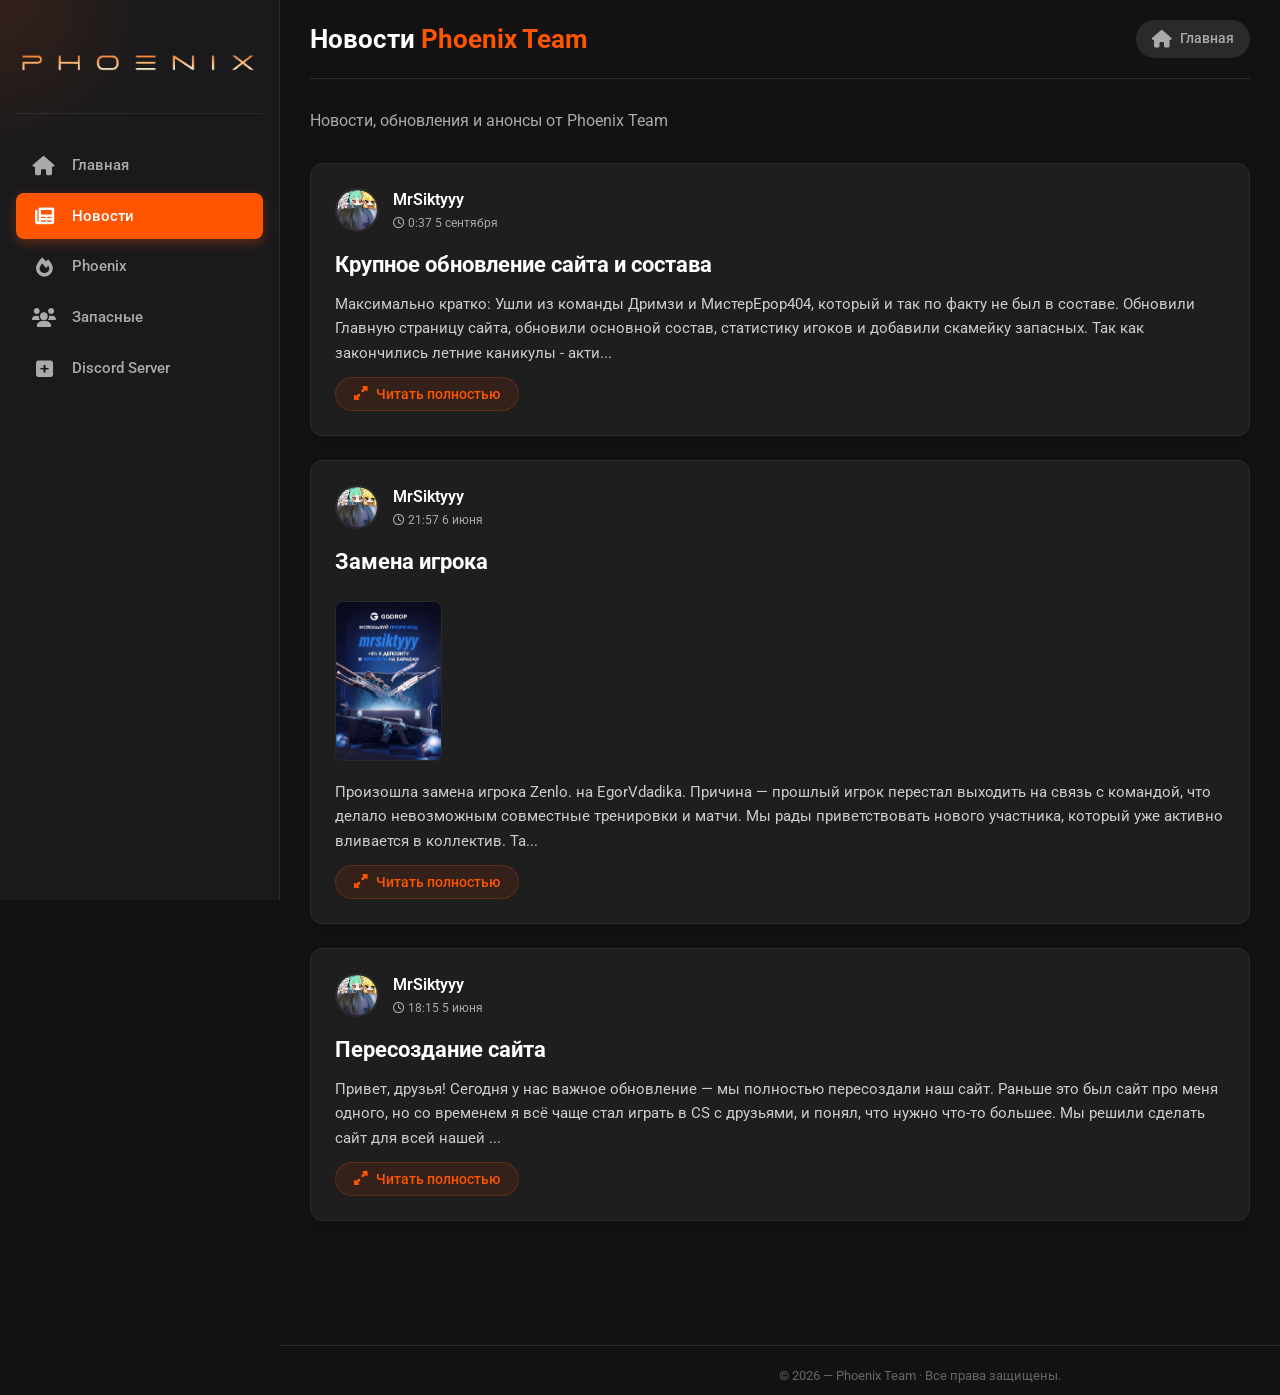
==== news.html @ c066fe5a "Update news.html" ====
<!DOCTYPE html>
<html lang="ru">
<head>
    <meta charset="UTF-8" />
    <meta name="viewport" content="width=device-width, initial-scale=1.0, user-scalable=yes" />
    <base href="/" />
    <title>Новости | Phoenix Team</title>
    <link rel="preconnect" href="https://fonts.googleapis.com" />
    <link rel="preconnect" href="https://fonts.gstatic.com" crossorigin />
    <link href="https://fonts.googleapis.com/css2?family=Inter:opsz,wght@14..32,300;400;500;600;700;800&family=Roboto:wght@300;400;500;700;900&display=swap" rel="stylesheet" />
    <link rel="stylesheet" href="https://cdnjs.cloudflare.com/ajax/libs/font-awesome/6.0.0-beta3/css/all.min.css" />
    <link rel="icon" type="image/png" href="/favicon2.png" />
    <style>
        * {
            margin: 0;
            padding: 0;
            box-sizing: border-box;
        }
        body {
            font-family: 'Roboto', sans-serif;
            background: #121212;
            color: #ffffff;
            line-height: 1.5;
            overflow-x: hidden;
            display: flex;
            flex-direction: column;
            min-height: 100vh;
        }
        body::-webkit-scrollbar {
            width: 0;
            background: transparent;
        }
        body {
            scrollbar-width: none;
        }

        .light-source {
            position: fixed;
            width: 600px;
            height: 600px;
            border-radius: 50%;
            pointer-events: none;
            z-index: 0;
            opacity: 0.08;
            filter: blur(80px);
            animation: floatLight 22s infinite alternate ease-in-out;
        }
        .light-source-1 {
            background: radial-gradient(circle, #FF5500, transparent);
            top: -10%;
            left: -10%;
        }
        .light-source-2 {
            background: radial-gradient(circle, #FF5500, transparent);
            bottom: -10%;
            right: -10%;
            animation-duration: 26s;
            animation-delay: -4s;
        }
        @keyframes floatLight {
            0% {
                transform: translate(0, 0) scale(1);
                opacity: 0.05;
            }
            100% {
                transform: translate(10%, 15%) scale(1.3);
                opacity: 0.12;
            }
        }

        .cursor-glow {
            position: fixed;
            width: 300px;
            height: 300px;
            background: radial-gradient(circle, rgba(255, 85, 0, 0.15), transparent 70%);
            border-radius: 50%;
            pointer-events: none;
            transform: translate(-50%, -50%);
            filter: blur(40px);
            z-index: 1000;
            transition: none;
        }

        .sidebar {
            position: fixed;
            top: 0;
            left: 0;
            width: 280px;
            height: 100vh;
            background: #1a1a1d;
            padding: 24px 16px;
            display: flex;
            flex-direction: column;
            gap: 20px;
            z-index: 100;
            border-right: 1px solid #2a2a2d;
            transition: transform 0.3s ease;
        }
        .sidebar .logo-link {
            display: block;
            width: 100%;
            margin-bottom: 8px;
            border-bottom: 1px solid #2a2a2d;
            padding-bottom: 12px;
        }
        .sidebar .logo-link img {
            width: 100%;
            height: auto;
            max-height: 100px;
            object-fit: contain;
            display: block;
        }
        .sidebar nav ul {
            list-style: none;
            display: flex;
            flex-direction: column;
            gap: 4px;
        }
        .sidebar nav ul li a {
            display: flex;
            align-items: center;
            gap: 16px;
            padding: 12px 16px;
            border-radius: 8px;
            color: #aaaaaa;
            text-decoration: none;
            font-weight: 500;
            font-size: 0.95rem;
            transition: all 0.2s;
        }
        .sidebar nav ul li a i {
            width: 24px;
            text-align: center;
            font-size: 1.2rem;
        }
        .sidebar nav ul li a:hover {
            background: rgba(255, 255, 255, 0.05);
            color: #ffffff;
        }
        .sidebar nav ul li a.active {
            background: #FF5500;
            color: #ffffff;
            box-shadow: 0 4px 12px rgba(255, 85, 0, 0.3);
        }

        .main-wrapper {
            flex: 1;
            display: flex;
            flex-direction: column;
        }
        .main {
            margin-left: 280px;
            flex: 1;
            padding: 0 30px 20px;
            background: #121212;
            position: relative;
            z-index: 1;
        }

        .top-bar {
            display: flex;
            align-items: center;
            justify-content: space-between;
            padding: 20px 0;
            border-bottom: 1px solid #2a2a2d;
            margin-bottom: 30px;
            flex-wrap: wrap;
            gap: 16px;
        }
        .top-bar .hamburger {
            display: none;
            font-size: 1.6rem;
            color: #aaaaaa;
            cursor: pointer;
            background: none;
            border: none;
            padding: 4px;
        }
        .top-bar .hamburger:hover {
            color: #ffffff;
        }
        .top-bar .page-title {
            font-size: 1.6rem;
            font-weight: 700;
            color: #ffffff;
        }
        .top-bar .page-title span {
            color: #FF5500;
        }
        .top-bar .right-actions {
            display: flex;
            align-items: center;
            gap: 16px;
        }
        .top-bar .right-actions a {
            display: flex;
            align-items: center;
            gap: 8px;
            padding: 8px 16px;
            border-radius: 40px;
            background: #2a2a2d;
            color: #aaaaaa;
            text-decoration: none;
            font-weight: 500;
            font-size: 0.9rem;
            transition: 0.2s;
        }
        .top-bar .right-actions a:hover {
            background: #FF5500;
            color: #ffffff;
        }
        .top-bar .right-actions a i {
            font-size: 1.1rem;
        }

        .sub {
            color: #aaaaaa;
            margin-bottom: 30px;
            font-size: 1rem;
        }

        #postsContainer {
            overflow-y: auto;
            max-height: none;
        }
        #postsContainer::-webkit-scrollbar {
            width: 0;
            background: transparent;
        }

        .post {
            background: #1e1e1e;
            border-radius: 12px;
            padding: 24px;
            margin-bottom: 24px;
            border: 1px solid #2a2a2d;
            box-shadow: 0 4px 12px rgba(0, 0, 0, 0.2);
            transition: 0.3s;
        }
        .post:hover {
            border-color: #FF5500;
            box-shadow: 0 8px 24px rgba(255, 85, 0, 0.1);
        }

        .post-header {
            display: flex;
            align-items: center;
            gap: 14px;
            margin-bottom: 16px;
        }
        .post-avatar {
            width: 44px;
            height: 44px;
            border-radius: 50%;
            overflow: hidden;
            border: 2px solid #2a2a2d;
        }
        .post-avatar img {
            width: 100%;
            height: 100%;
            object-fit: cover;
        }
        .post-author {
            font-weight: 600;
            font-size: 1rem;
        }
        .post-date {
            font-size: 0.75rem;
            color: #aaaaaa;
            margin-top: 2px;
        }

        .post-title {
            font-size: 1.4rem;
            font-weight: 700;
            color: #ffffff;
            margin: 12px 0 10px;
            cursor: pointer;
            transition: 0.2s;
        }
        .post-title:hover {
            color: #FF5500;
        }

        .post-preview {
            color: #cccccc;
            font-size: 0.95rem;
            line-height: 1.6;
            margin-bottom: 12px;
        }
        .preview-media {
            max-width: 100%;
            max-height: 180px;
            border-radius: 8px;
            margin: 12px 0;
            object-fit: cover;
            border: 1px solid #2a2a2d;
        }

        .read-more {
            display: inline-flex;
            align-items: center;
            gap: 8px;
            padding: 6px 18px;
            border-radius: 40px;
            font-size: 0.85rem;
            color: #FF5500;
            background: rgba(255, 85, 0, 0.1);
            border: 1px solid rgba(255, 85, 0, 0.2);
            cursor: pointer;
            transition: 0.3s;
            font-weight: 500;
        }
        .read-more:hover {
            background: rgba(255, 85, 0, 0.2);
            color: #ffffff;
        }

        .pagination {
            display: flex;
            justify-content: center;
            gap: 16px;
            margin: 30px 0;
        }
        .page-btn {
            padding: 8px 24px;
            border-radius: 40px;
            background: #2a2a2d;
            color: #aaaaaa;
            border: none;
            font-weight: 500;
            cursor: pointer;
            transition: 0.2s;
        }
        .page-btn:hover:not(:disabled) {
            background: #3a3a3d;
            color: #ffffff;
        }
        .page-btn:disabled {
            opacity: 0.3;
            cursor: not-allowed;
        }
        .page-info {
            text-align: center;
            color: #888888;
            font-size: 0.85rem;
            margin-top: 10px;
        }

        .modal-overlay {
            display: none;
            position: fixed;
            top: 0;
            left: 0;
            width: 100%;
            height: 100%;
            background: rgba(0, 0, 0, 0.7);
            backdrop-filter: blur(8px);
            z-index: 2000;
            justify-content: center;
            align-items: center;
            padding: 20px;
        }
        .modal-overlay.active {
            display: flex;
        }
        .modal-box {
            background: #1e1e1e;
            border-radius: 16px;
            border: 1px solid #2a2a2d;
            max-width: 640px;
            width: 100%;
            padding: 32px 28px;
            position: relative;
            animation: modalFade 0.3s ease;
            max-height: 90vh;
            overflow-y: auto;
            box-shadow: 0 20px 60px rgba(0, 0, 0, 0.5);
        }
        @keyframes modalFade {
            from {
                opacity: 0;
                transform: scale(0.95) translateY(20px);
            }
            to {
                opacity: 1;
                transform: scale(1) translateY(0);
            }
        }
        .modal-close {
            position: absolute;
            top: 16px;
            right: 22px;
            font-size: 28px;
            color: #aaaaaa;
            cursor: pointer;
            transition: opacity 0.2s ease;
            line-height: 1;
        }
        .modal-close:hover {
            opacity: 0.7;
        }
        .modal-title {
            font-size: 1.6rem;
            font-weight: 700;
            color: #ffffff;
            margin-bottom: 16px;
            padding-right: 30px;
        }
        .modal-media {
            display: flex;
            flex-wrap: wrap;
            gap: 12px;
            margin: 16px 0;
        }
        .modal-media img,
        .modal-media video {
            max-width: 100%;
            border-radius: 8px;
            border: 1px solid #2a2a2d;
        }
        .modal-text {
            font-size: 0.95rem;
            color: #cccccc;
            line-height: 1.7;
            white-space: pre-wrap;
        }

        footer {
            text-align: center;
            padding: 20px 0 10px;
            border-top: 1px solid #2a2a2d;
            margin-top: 20px;
            color: #666666;
            font-size: 0.8rem;
            width: 100%;
            margin-left: 280px;
            background: #121212;
        }

        @media (max-width: 992px) {
            .sidebar {
                transform: translateX(-100%);
            }
            .sidebar.open {
                transform: translateX(0);
            }
            .main {
                margin-left: 0;
                padding: 0 20px 20px;
            }
            footer {
                margin-left: 0;
            }
            .top-bar .hamburger {
                display: block;
            }
        }
        @media (max-width: 600px) {
            .post {
                padding: 16px;
            }
            .post-title {
                font-size: 1.2rem;
            }
            .modal-box {
                padding: 20px;
            }
            .top-bar .right-actions a span {
                display: none;
            }
        }

        .fade-up {
            opacity: 0;
            transform: translateY(20px);
            animation: fadeUp 0.6s ease forwards;
        }
        @keyframes fadeUp {
            to {
                opacity: 1;
                transform: translateY(0);
            }
        }
        .delay-1 {
            animation-delay: 0.05s;
        }
        .delay-2 {
            animation-delay: 0.1s;
        }
    </style>
</head>
<body>
    <div class="light-source light-source-1"></div>
    <div class="light-source light-source-2"></div>
    <div class="cursor-glow" id="cursorGlow"></div>

    <aside class="sidebar" id="sidebar">
        <a href="/" class="logo-link">
            <img src="logo.png" alt="Phoenix Team Logo">
        </a>
        <nav>
            <ul>
                <li><a href="/"><i class="fas fa-home"></i> Главная</a></li>
                <li><a href="/news" class="active"><i class="fas fa-newspaper"></i> Новости</a></li>
                <li><a href="/phoenix"><i class="fas fa-fire"></i> Phoenix</a></li>
                <li><a href="/phxzapas"><i class="fas fa-users"></i> Запасные</a></li>
                <li><a href="/unskillteam"><i class="fas fa-square-plus"></i> Discord Server</a></li>
            </ul>
        </nav>
    </aside>

    <div class="main-wrapper">
        <main class="main">
            <header class="top-bar">
                <button class="hamburger" id="hamburgerBtn" aria-label="Меню">
                    <i class="fas fa-bars"></i>
                </button>
                <div class="page-title">Новости <span>Phoenix Team</span></div>
                <div class="right-actions">
                    <a href="/"><i class="fas fa-home"></i> <span>Главная</span></a>
                </div>
            </header>

            <div class="sub fade-up">Новости, обновления и анонсы от Phoenix Team</div>

            <div id="postsContainer" class="fade-up delay-1"></div>
            <div id="paginationContainer" class="pagination"></div>
            <div id="pageInfo" class="page-info"></div>
        </main>

        <footer>
            <p>© 2026 — Phoenix Team · Все права защищены.</p>
        </footer>
    </div>

    <div class="modal-overlay" id="modalOverlay">
        <div class="modal-box">
            <span class="modal-close" id="modalClose">&times;</span>
            <div class="modal-title" id="modalTitle"></div>
            <div id="modalMedia" class="modal-media"></div>
            <div id="modalText" class="modal-text"></div>
        </div>
    </div>

    <script>
        const AUTHOR_AVATAR = "/ava3.jpg";
        const POSTS_PER_PAGE = 5;
        const modal = document.getElementById('modalOverlay');

        // ── Два поста (первый – старый, второй – новый) ──
        const postsData = [{
            "title": "Крупное обновление сайта и состава",
            "text": "Максимально кратко: Ушли из команды Дримзи и МистерЕрор404, который и так по факту не был в составе. Обновили Главную страницу сайта, обновили основной состав, статистику игоков и добавили скамейку запасных. Так как закончились летние каникулы - активности в CS2 будет явно меньше. На этом все. Об обновлениях и мелких новостях можно узнать в дискорд сервре.",
            "date": "0:37 5 сентября",
            "media": []
        }, {
            "title": "Замена игрока",
            "text": "Произошла замена игрока Zenlo. на EgorVdadika. Причина — прошлый игрок перестал выходить на связь с командой, что делало невозможным совместные тренировки и матчи. Мы рады приветствовать нового участника, который уже активно вливается в коллектив. Также сообщаем, что MrSiktyyy начинает сотрудничество с GGDROP. Специально для наших подписчиков доступен промокод mrsiktyyy, который даёт бонусы при пополнении счёта. Следите за новостями!",
            "date": "21:57 6 июня",
            "media": ["posts/p2.png"]
        }, {
            "title": "Пересоздание сайта",
            "text": "Привет, друзья! Сегодня у нас важное обновление — мы полностью пересоздали наш сайт. Раньше это был сайт про меня одного, но со временем я всё чаще стал играть в CS с друзьями, и понял, что нужно что-то большее. Мы решили сделать сайт для всей нашей команды, чтобы делиться нашими успехами, новостями и просто атмосферой, которая царит во время игр.\n\nНазвание команды пришло не сразу, но в итоге мы остановились на Phoenix Team — оно символизирует возрождение, силу и единство. Мы долго думали над логотипом, пробовали разные варианты, и наконец-то нашли тот самый, который отражает нашу суть. Логотип получился стильным, современным и узнаваемым — он сразу даёт понять, что мы команда, которая не сдаётся даже в самых сложных ситуациях.\n\nСейчас мы активно работаем над наполнением сайта: добавляем профили игроков, статистику, новости и многое другое. Хочется, чтобы каждый, кто зайдёт на сайт, почувствовал нашу энергию и желание побеждать. Мы хотим, чтобы сайт был не просто витриной, а настоящим домом для нашей команды и наших болельщиков.\n\nДумаю, вам понравится нынешний дизайн — он минималистичный, но в то же время яркий и запоминающийся. Мы старались сделать его удобным для всех: чтобы можно было быстро найти нужную информацию, посмотреть статистику или просто почитать последние новости.\n\nСпасибо, что остаётесь с нами! Впереди ещё много работы, но мы уверены, что вместе сможем сделать наш сайт ещё лучше. Следите за обновлениями — скоро будет много интересного!",
            "date": "18:15 5 июня",
            "media": []
        }];

        // ── Логика пагинации ──
        function getPageFromURL() {
            const match = window.location.pathname.match(/^\/news\/(\d+)$/);
            if (match) {
                const page = parseInt(match[1], 10);
                return isNaN(page) ? 1 : page;
            }
            return 1;
        }

        let currentPage = getPageFromURL();
        const totalPosts = postsData.length;
        const totalPages = Math.ceil(totalPosts / POSTS_PER_PAGE);
        if (currentPage > totalPages) currentPage = totalPages;
        if (currentPage < 1) currentPage = 1;

        function goToPage(page) {
            if (page < 1 || page > totalPages) return;
            currentPage = page;
            const newUrl = page === 1 ? '/news' : `/news/${page}`;
            history.pushState(null, '', newUrl);
            renderCurrentPage();
            window.scrollTo({ top: 0, behavior: 'smooth' });
        }

        window.addEventListener('popstate', () => {
            currentPage = getPageFromURL();
            if (currentPage < 1) currentPage = 1;
            if (currentPage > totalPages) currentPage = totalPages;
            renderCurrentPage();
        });

        function getFileType(url) {
            const ext = url.split('.').pop().toLowerCase();
            if (['png', 'jpg', 'jpeg', 'gif', 'webp'].includes(ext)) return 'image';
            if (['mp4', 'webm', 'mov'].includes(ext)) return 'video';
            return 'file';
        }

        function renderPostCard(post, index) {
            const preview = post.text.length > 250 ? post.text.substring(0, 250) + '...' : post.text;
            let mediaPreview = '';
            if (post.media && post.media.length > 0) {
                const firstMedia = post.media[0];
                const type = getFileType(firstMedia);
                if (type === 'image') {
                    mediaPreview =
                        `<img src="${firstMedia}" class="preview-media" style="max-width:100%; max-height:160px; border-radius:8px; margin:12px 0;" onerror="this.style.display='none'">`;
                }
            }
            return `
                <div class="post" data-post-index="${index}">
                    <div class="post-header">
                        <div class="post-avatar">
                            <img src="${AUTHOR_AVATAR}" alt="Аватар" onerror="this.src='https://placehold.co/44x44/FF5500/white?text=PHX'">
                        </div>
                        <div>
                            <div class="post-author">MrSiktyyy</div>
                            <div class="post-date"><i class="far fa-clock"></i> ${post.date}</div>
                        </div>
                    </div>
                    <div class="post-title" onclick="openPostModal(${index})">${post.title}</div>
                    ${mediaPreview}
                    <div class="post-preview">${preview.replace(/\n/g, ' ')}</div>
                    <div class="read-more" onclick="openPostModal(${index})">
                        <i class="fas fa-expand-alt"></i> Читать полностью
                    </div>
                </div>
            `;
        }

        function renderCurrentPage() {
            const container = document.getElementById('postsContainer');
            if (!container) return;
            if (totalPosts === 0) {
                container.innerHTML = '<div class="post"><p style="text-align:center; color:#888;">Пока нет постов. Скоро появятся!</p></div>';
                document.getElementById('paginationContainer').innerHTML = '';
                document.getElementById('pageInfo').innerHTML = '';
                return;
            }
            const start = (currentPage - 1) * POSTS_PER_PAGE;
            const end = start + POSTS_PER_PAGE;
            const pagePosts = postsData.slice(start, end);
            container.innerHTML = '';
            pagePosts.forEach((post, idx) => {
                container.innerHTML += renderPostCard(post, start + idx);
            });
            renderPagination();
        }

        function renderPagination() {
            const pagContainer = document.getElementById('paginationContainer');
            const infoContainer = document.getElementById('pageInfo');
            if (totalPages <= 1) {
                pagContainer.innerHTML = '';
                infoContainer.innerHTML = '';
                return;
            }
            let buttonsHtml = '';
            if (currentPage > 1) {
                buttonsHtml += `<button class="page-btn" onclick="goToPage(${currentPage - 1})">◀ Назад</button>`;
            } else {
                buttonsHtml += `<button class="page-btn" disabled>◀ Назад</button>`;
            }
            buttonsHtml += `<span style="color:#888; padding:0 12px;">${currentPage} / ${totalPages}</span>`;
            if (currentPage < totalPages) {
                buttonsHtml += `<button class="page-btn" onclick="goToPage(${currentPage + 1})">Дальше ▶</button>`;
            } else {
                buttonsHtml += `<button class="page-btn" disabled>Дальше ▶</button>`;
            }
            pagContainer.innerHTML = buttonsHtml;
            infoContainer.innerHTML = `📄 Всего постов: ${totalPosts} | Страница ${currentPage} из ${totalPages}`;
        }

        // ── Модалка ──
        function openPostModal(index) {
            const post = postsData[index];
            if (!post) return;
            document.getElementById('modalTitle').innerHTML = post.title;
            let mediaHtml = '';
            if (post.media && post.media.length > 0) {
                for (let url of post.media) {
                    const type = getFileType(url);
                    if (type === 'image') {
                        mediaHtml +=
                            `<img src="${url}" alt="изображение" style="max-width:100%; border-radius:8px; margin-bottom:10px;" onerror="this.style.display='none'">`;
                    } else if (type === 'video') {
                        mediaHtml += `<video controls src="${url}" style="max-width:100%; border-radius:8px;"></video>`;
                    } else {
                        mediaHtml += `<a href="${url}" target="_blank" style="color:#FF5500;">📎 Скачать файл</a>`;
                    }
                }
            }
            document.getElementById('modalMedia').innerHTML = mediaHtml;
            let textWithLinks = post.text.replace(/(https?:\/\/[^\s]+)/g, '<a href="$1" target="_blank">$1</a>');
            document.getElementById('modalText').innerHTML = textWithLinks.replace(/\n/g, '<br>');
            modal.classList.add('active');
            document.body.style.overflow = 'hidden';
        }

        function closeModal() {
            modal.classList.remove('active');
            document.body.style.overflow = '';
        }

        document.getElementById('modalClose').addEventListener('click', closeModal);
        modal.addEventListener('click', (e) => {
            if (e.target === modal) closeModal();
        });
        document.addEventListener('keydown', (e) => {
            if (e.key === 'Escape') closeModal();
        });

        // ── Гамбургер ──
        const hamburgerNews = document.getElementById('hamburgerBtn');
        const sidebarNews = document.getElementById('sidebar');
        hamburgerNews.addEventListener('click', () => {
            sidebarNews.classList.toggle('open');
        });
        document.addEventListener('click', (e) => {
            if (window.innerWidth <= 992) {
                if (!sidebarNews.contains(e.target) && e.target !== hamburgerNews && !hamburgerNews.contains(e.target)) {
                    sidebarNews.classList.remove('open');
                }
            }
        });

        // ── Курсор ──
        const glow = document.getElementById('cursorGlow');
        let mx = 0,
            my = 0,
            gx = 0,
            gy = 0;
        document.addEventListener('mousemove', (e) => { mx = e.clientX;
            my = e.clientY; });

        function animateGlow() {
            gx += (mx - gx) * 0.12;
            gy += (my - gy) * 0.12;
            glow.style.left = gx + 'px';
            glow.style.top = gy + 'px';
            requestAnimationFrame(animateGlow);
        }
        animateGlow();

        renderCurrentPage();
    </script>
</body>
</html>
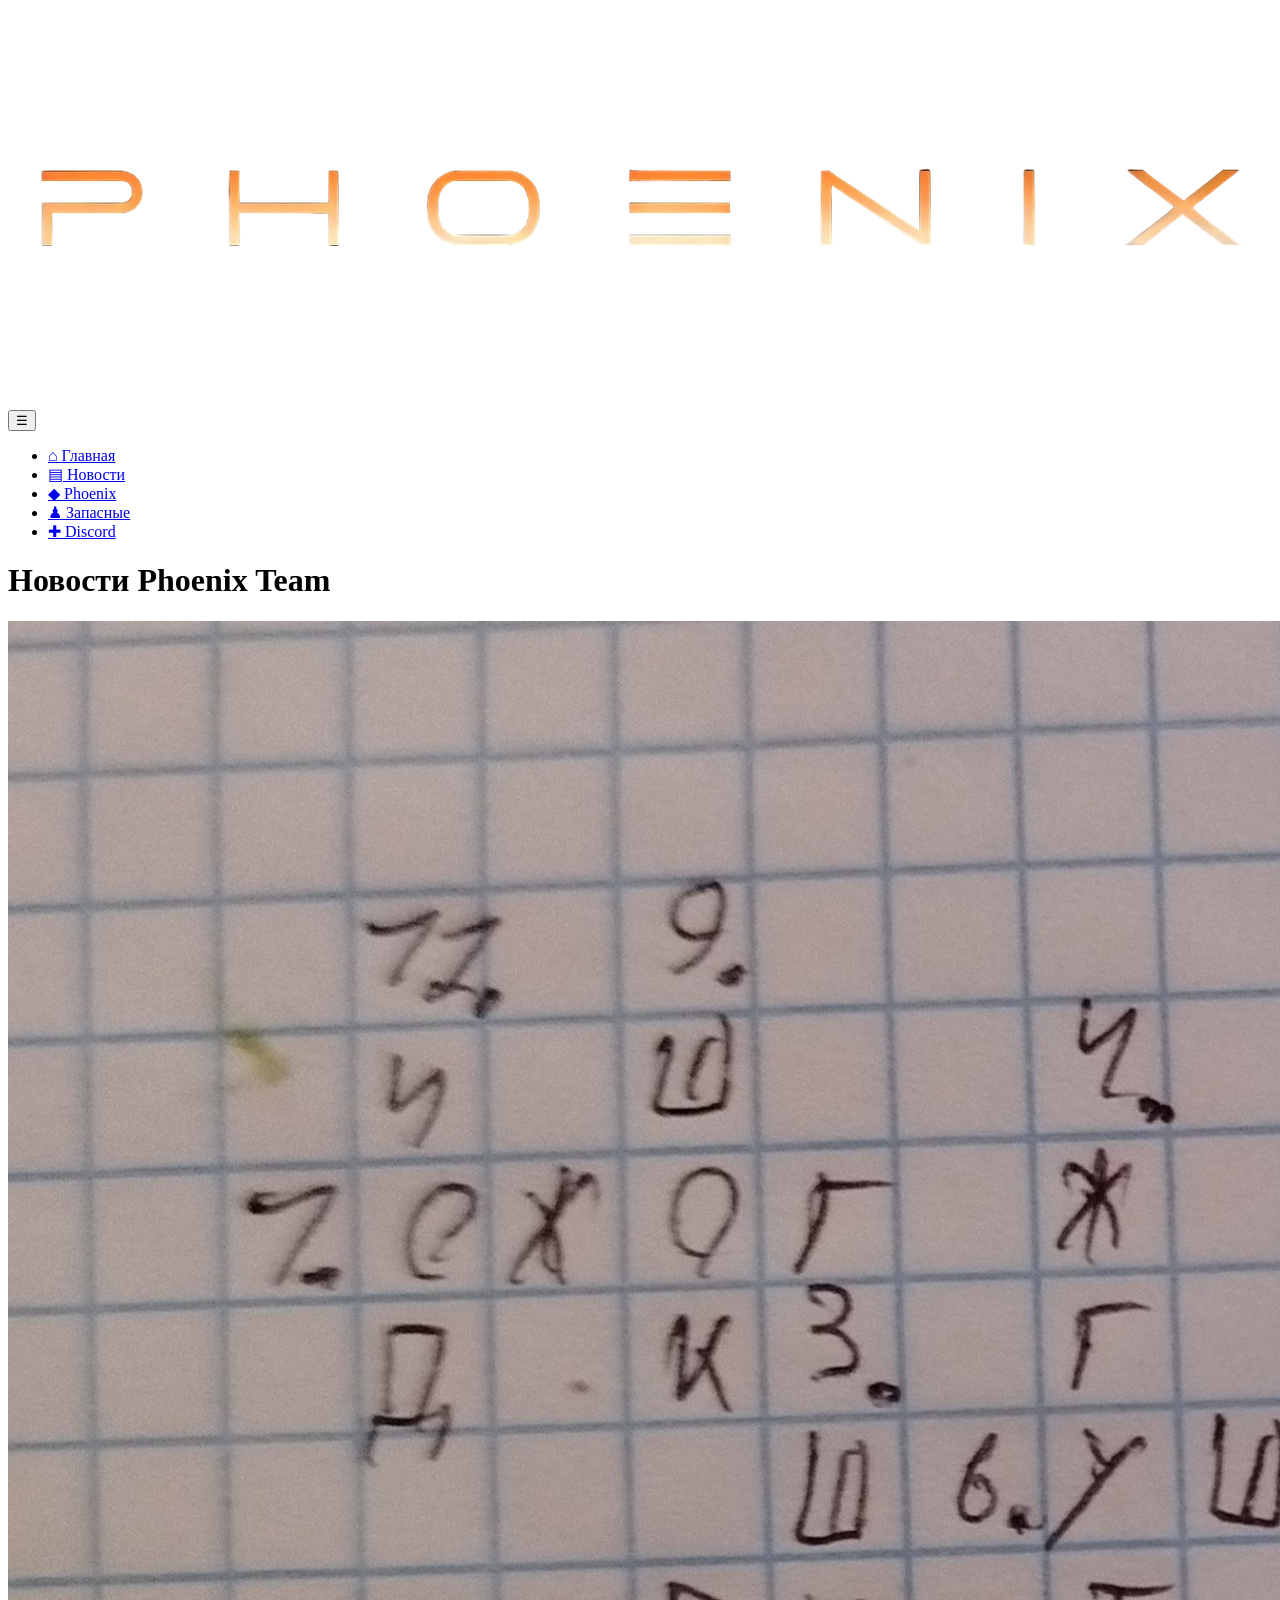
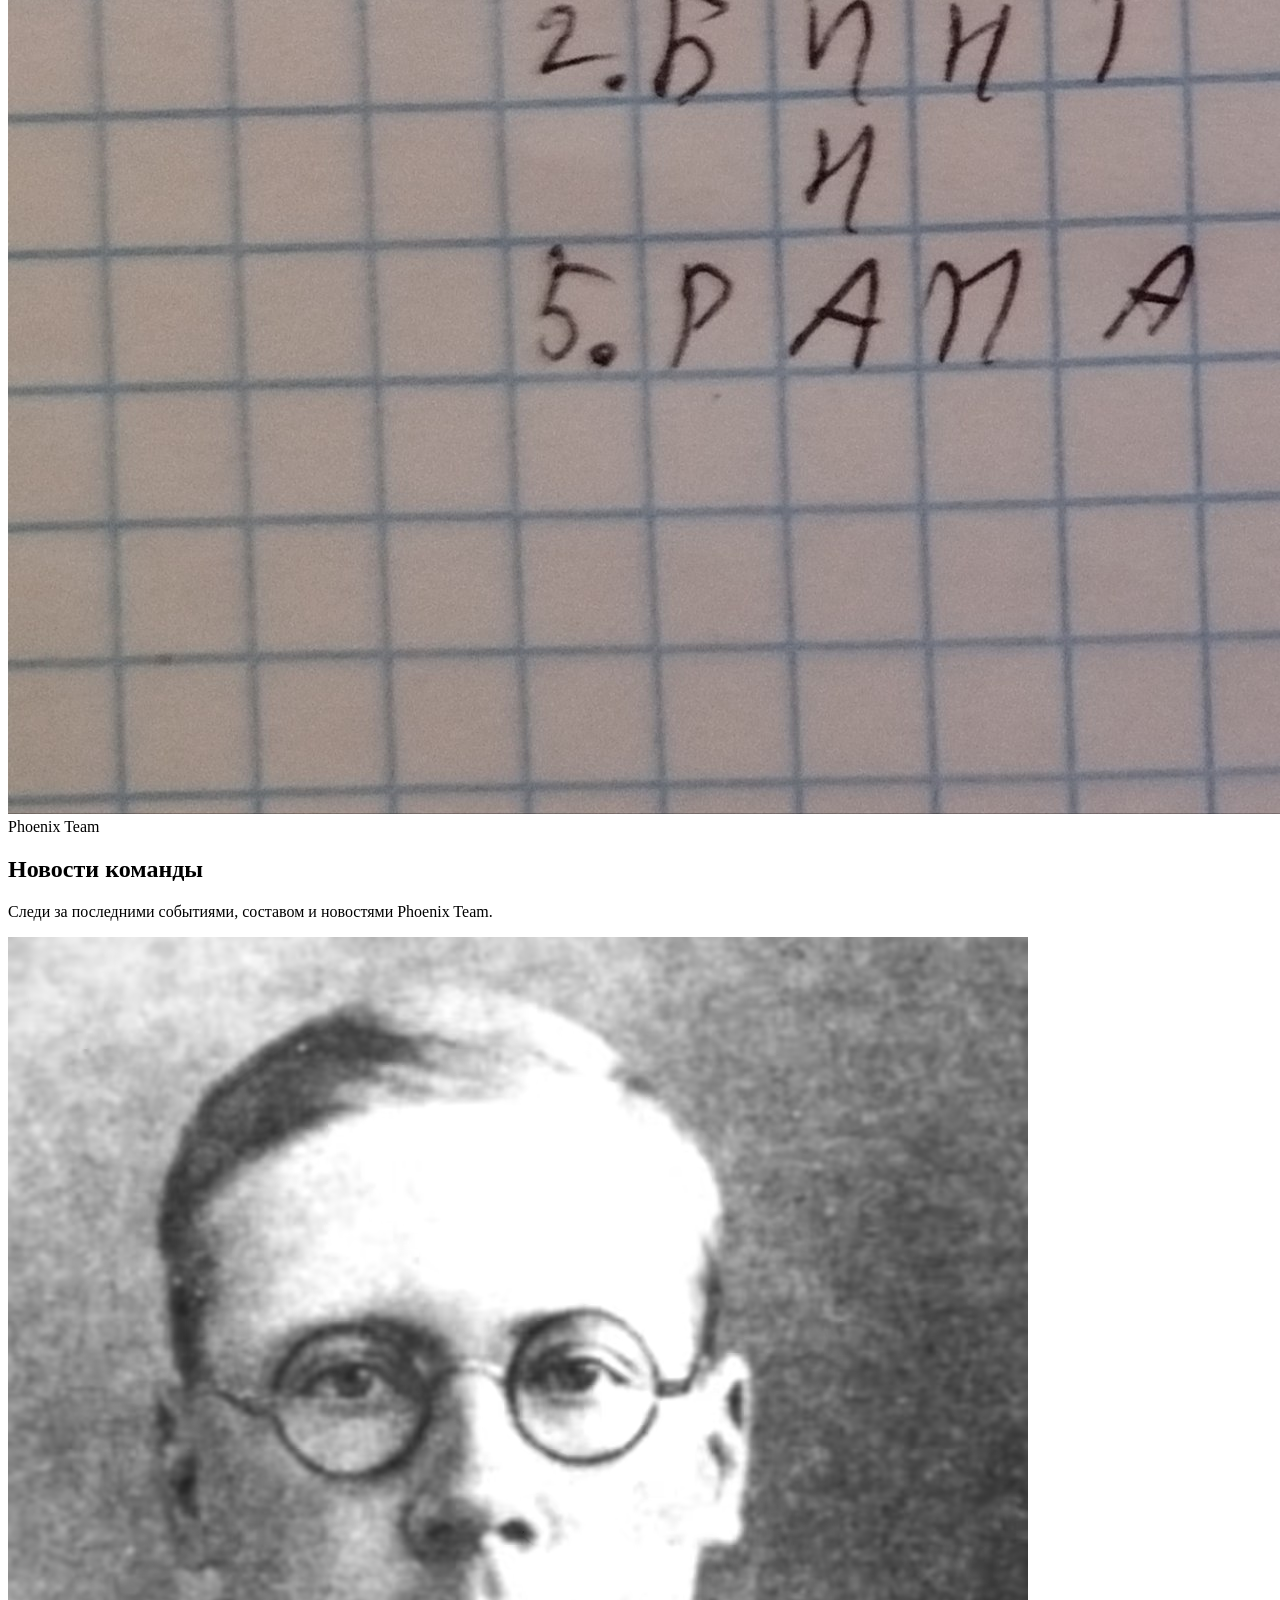
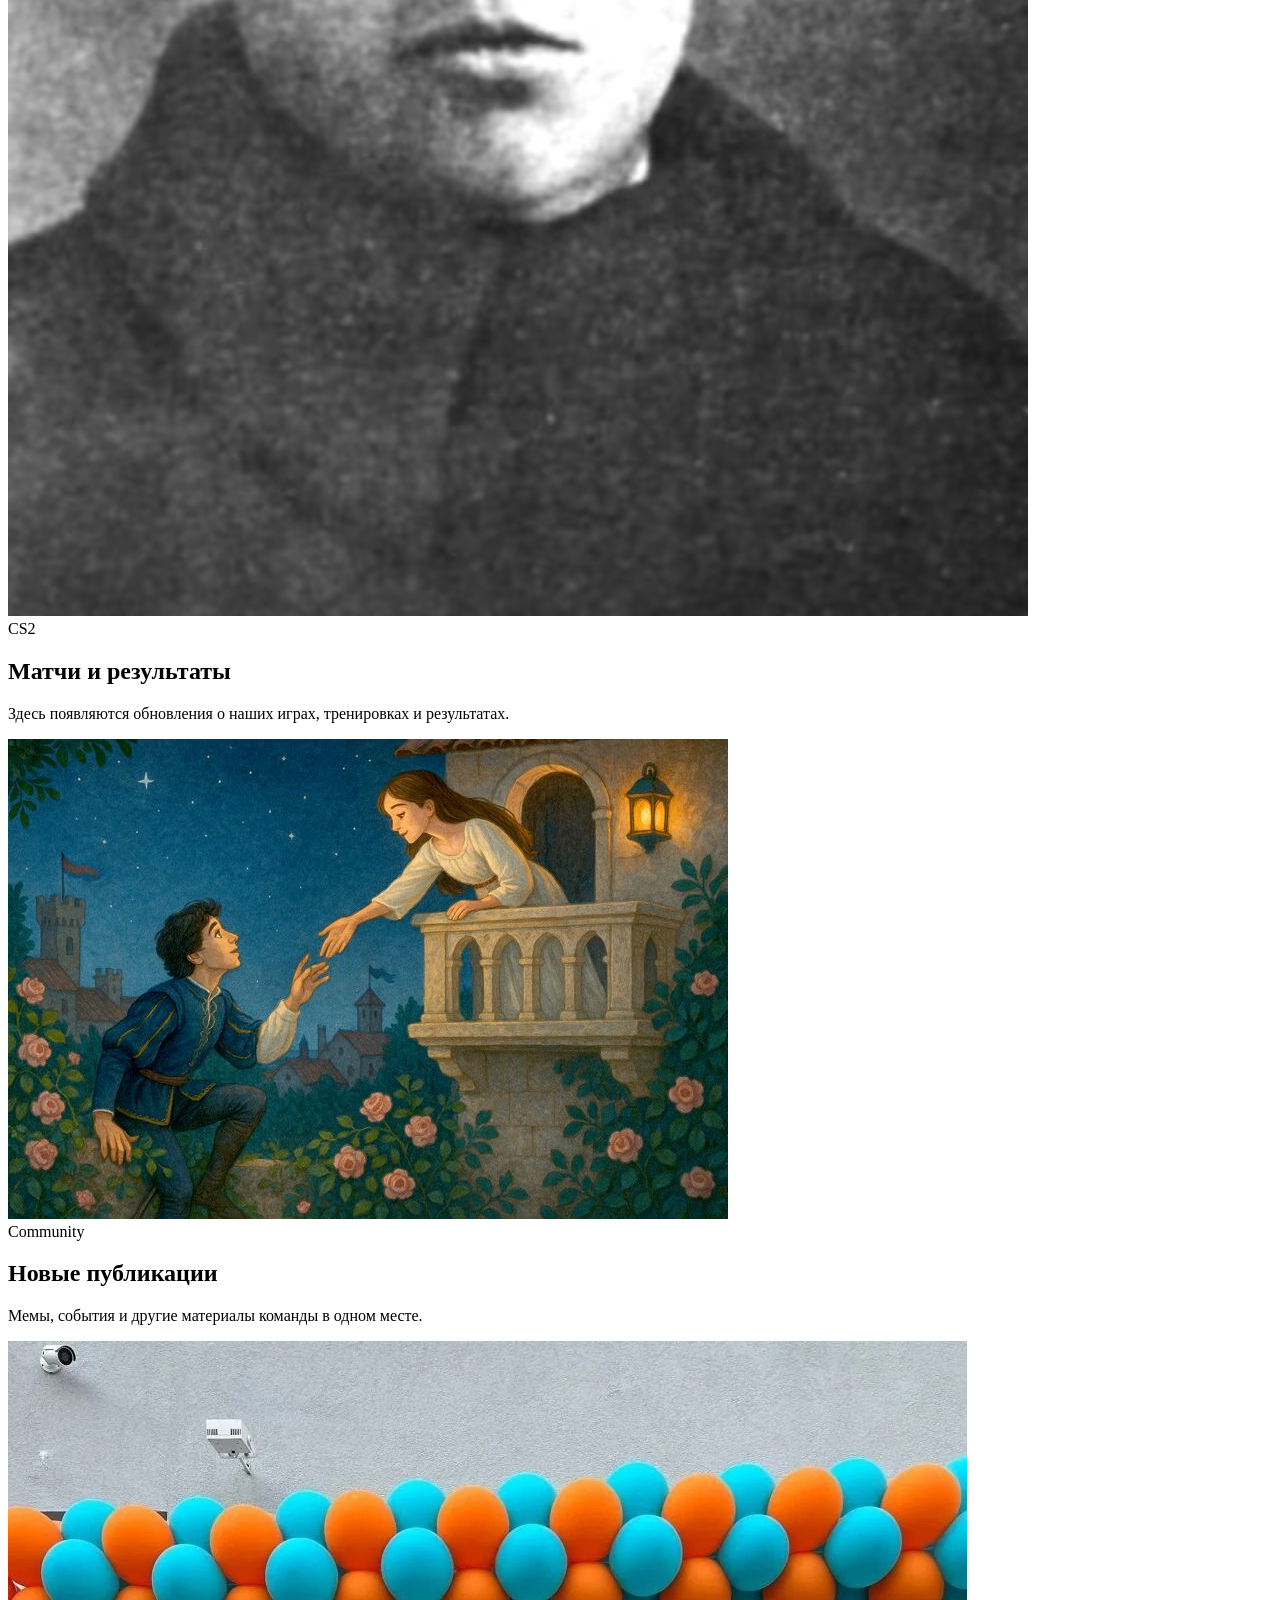
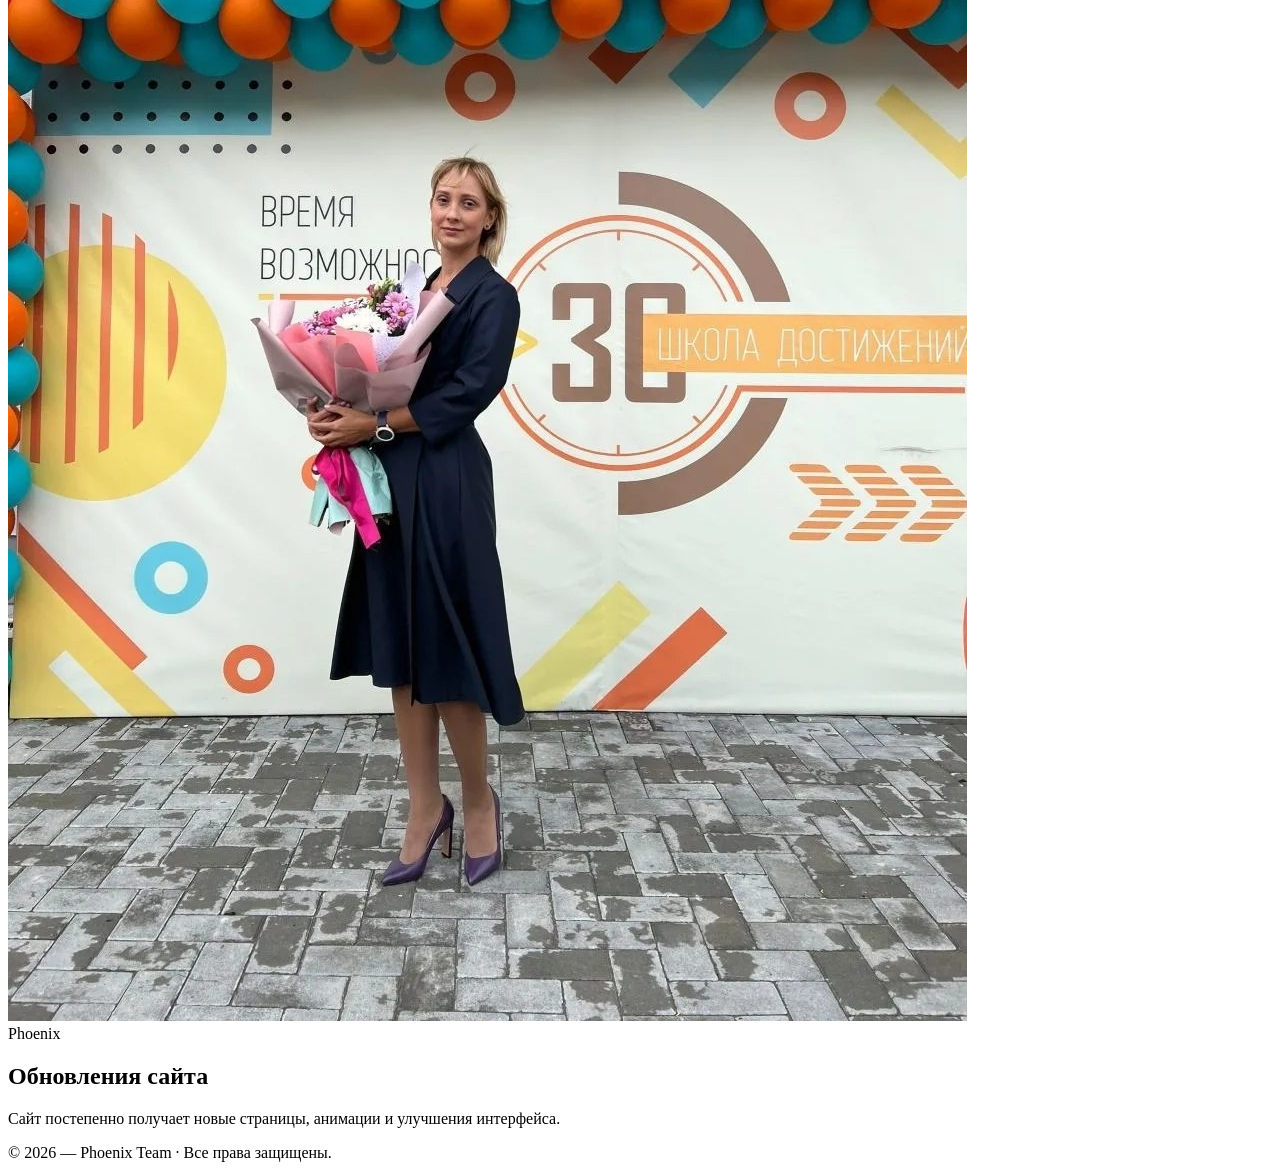
==== commit 728eb0e5: "Крупное обновление" ====
--- a/news.html
+++ b/news.html
@@ -1,757 +1,29 @@
-<!DOCTYPE html>
-<html lang="ru">
-<head>
-    <meta charset="UTF-8" />
-    <meta name="viewport" content="width=device-width, initial-scale=1.0, user-scalable=yes" />
-    <base href="/" />
-    <title>Новости | Phoenix Team</title>
-    <link rel="preconnect" href="https://fonts.googleapis.com" />
-    <link rel="preconnect" href="https://fonts.gstatic.com" crossorigin />
-    <link href="https://fonts.googleapis.com/css2?family=Inter:opsz,wght@14..32,300;400;500;600;700;800&family=Roboto:wght@300;400;500;700;900&display=swap" rel="stylesheet" />
-    <link rel="stylesheet" href="https://cdnjs.cloudflare.com/ajax/libs/font-awesome/6.0.0-beta3/css/all.min.css" />
-    <link rel="icon" type="image/png" href="/favicon2.png" />
-    <style>
-        * {
-            margin: 0;
-            padding: 0;
-            box-sizing: border-box;
-        }
-        body {
-            font-family: 'Roboto', sans-serif;
-            background: #121212;
-            color: #ffffff;
-            line-height: 1.5;
-            overflow-x: hidden;
-            display: flex;
-            flex-direction: column;
-            min-height: 100vh;
-        }
-        body::-webkit-scrollbar {
-            width: 0;
-            background: transparent;
-        }
-        body {
-            scrollbar-width: none;
-        }
+<!doctype html>
+<html lang="ru"><head><meta charset="utf-8"><meta name="viewport" content="width=device-width,initial-scale=1">
+<title>Новости | Phoenix Team</title>
+<link rel="icon" href="/favicon.png">
+<link rel="preconnect" href="https://fonts.googleapis.com"><link rel="preconnect" href="https://fonts.gstatic.com" crossorigin>
+<link href="https://fonts.googleapis.com/css2?family=Inter:wght@400;500;600;700;800&display=swap" rel="stylesheet">
+<link rel="stylesheet" href="https://cdnjs.cloudflare.com/ajax/libs/font-awesome/6.0.0-beta3/css/all.min.css">
+<link rel="stylesheet" href="/css/style.css"></head><body>
+<div class="cursor-glow"></div>
+<nav class="site-nav">
+  <a class="brand" href="/"><img src="logo.png" alt="Phoenix Team"></a>
+  <button class="nav-toggle" aria-label="Меню">☰</button>
+  <ul class="nav-list">
+    <li><a href="/">⌂ <span>Главная</span></a></li>
+    <li><a href="/news">▤ <span>Новости</span></a></li>
+    <li><a href="/phoenix">◆ <span>Phoenix</span></a></li>
+    <li><a href="/phxzapas">♟ <span>Запасные</span></a></li>
+    <li><a href="/unskillteam">✚ <span>Discord</span></a></li>
+  </ul>
+</nav>
 
-        .light-source {
-            position: fixed;
-            width: 600px;
-            height: 600px;
-            border-radius: 50%;
-            pointer-events: none;
-            z-index: 0;
-            opacity: 0.08;
-            filter: blur(80px);
-            animation: floatLight 22s infinite alternate ease-in-out;
-        }
-        .light-source-1 {
-            background: radial-gradient(circle, #FF5500, transparent);
-            top: -10%;
-            left: -10%;
-        }
-        .light-source-2 {
-            background: radial-gradient(circle, #FF5500, transparent);
-            bottom: -10%;
-            right: -10%;
-            animation-duration: 26s;
-            animation-delay: -4s;
-        }
-        @keyframes floatLight {
-            0% {
-                transform: translate(0, 0) scale(1);
-                opacity: 0.05;
-            }
-            100% {
-                transform: translate(10%, 15%) scale(1.3);
-                opacity: 0.12;
-            }
-        }
-
-        .cursor-glow {
-            position: fixed;
-            width: 300px;
-            height: 300px;
-            background: radial-gradient(circle, rgba(255, 85, 0, 0.15), transparent 70%);
-            border-radius: 50%;
-            pointer-events: none;
-            transform: translate(-50%, -50%);
-            filter: blur(40px);
-            z-index: 1000;
-            transition: none;
-        }
-
-        .sidebar {
-            position: fixed;
-            top: 0;
-            left: 0;
-            width: 280px;
-            height: 100vh;
-            background: #1a1a1d;
-            padding: 24px 16px;
-            display: flex;
-            flex-direction: column;
-            gap: 20px;
-            z-index: 100;
-            border-right: 1px solid #2a2a2d;
-            transition: transform 0.3s ease;
-        }
-        .sidebar .logo-link {
-            display: block;
-            width: 100%;
-            margin-bottom: 8px;
-            border-bottom: 1px solid #2a2a2d;
-            padding-bottom: 12px;
-        }
-        .sidebar .logo-link img {
-            width: 100%;
-            height: auto;
-            max-height: 100px;
-            object-fit: contain;
-            display: block;
-        }
-        .sidebar nav ul {
-            list-style: none;
-            display: flex;
-            flex-direction: column;
-            gap: 4px;
-        }
-        .sidebar nav ul li a {
-            display: flex;
-            align-items: center;
-            gap: 16px;
-            padding: 12px 16px;
-            border-radius: 8px;
-            color: #aaaaaa;
-            text-decoration: none;
-            font-weight: 500;
-            font-size: 0.95rem;
-            transition: all 0.2s;
-        }
-        .sidebar nav ul li a i {
-            width: 24px;
-            text-align: center;
-            font-size: 1.2rem;
-        }
-        .sidebar nav ul li a:hover {
-            background: rgba(255, 255, 255, 0.05);
-            color: #ffffff;
-        }
-        .sidebar nav ul li a.active {
-            background: #FF5500;
-            color: #ffffff;
-            box-shadow: 0 4px 12px rgba(255, 85, 0, 0.3);
-        }
-
-        .main-wrapper {
-            flex: 1;
-            display: flex;
-            flex-direction: column;
-        }
-        .main {
-            margin-left: 280px;
-            flex: 1;
-            padding: 0 30px 20px;
-            background: #121212;
-            position: relative;
-            z-index: 1;
-        }
-
-        .top-bar {
-            display: flex;
-            align-items: center;
-            justify-content: space-between;
-            padding: 20px 0;
-            border-bottom: 1px solid #2a2a2d;
-            margin-bottom: 30px;
-            flex-wrap: wrap;
-            gap: 16px;
-        }
-        .top-bar .hamburger {
-            display: none;
-            font-size: 1.6rem;
-            color: #aaaaaa;
-            cursor: pointer;
-            background: none;
-            border: none;
-            padding: 4px;
-        }
-        .top-bar .hamburger:hover {
-            color: #ffffff;
-        }
-        .top-bar .page-title {
-            font-size: 1.6rem;
-            font-weight: 700;
-            color: #ffffff;
-        }
-        .top-bar .page-title span {
-            color: #FF5500;
-        }
-        .top-bar .right-actions {
-            display: flex;
-            align-items: center;
-            gap: 16px;
-        }
-        .top-bar .right-actions a {
-            display: flex;
-            align-items: center;
-            gap: 8px;
-            padding: 8px 16px;
-            border-radius: 40px;
-            background: #2a2a2d;
-            color: #aaaaaa;
-            text-decoration: none;
-            font-weight: 500;
-            font-size: 0.9rem;
-            transition: 0.2s;
-        }
-        .top-bar .right-actions a:hover {
-            background: #FF5500;
-            color: #ffffff;
-        }
-        .top-bar .right-actions a i {
-            font-size: 1.1rem;
-        }
-
-        .sub {
-            color: #aaaaaa;
-            margin-bottom: 30px;
-            font-size: 1rem;
-        }
-
-        #postsContainer {
-            overflow-y: auto;
-            max-height: none;
-        }
-        #postsContainer::-webkit-scrollbar {
-            width: 0;
-            background: transparent;
-        }
-
-        .post {
-            background: #1e1e1e;
-            border-radius: 12px;
-            padding: 24px;
-            margin-bottom: 24px;
-            border: 1px solid #2a2a2d;
-            box-shadow: 0 4px 12px rgba(0, 0, 0, 0.2);
-            transition: 0.3s;
-        }
-        .post:hover {
-            border-color: #FF5500;
-            box-shadow: 0 8px 24px rgba(255, 85, 0, 0.1);
-        }
-
-        .post-header {
-            display: flex;
-            align-items: center;
-            gap: 14px;
-            margin-bottom: 16px;
-        }
-        .post-avatar {
-            width: 44px;
-            height: 44px;
-            border-radius: 50%;
-            overflow: hidden;
-            border: 2px solid #2a2a2d;
-        }
-        .post-avatar img {
-            width: 100%;
-            height: 100%;
-            object-fit: cover;
-        }
-        .post-author {
-            font-weight: 600;
-            font-size: 1rem;
-        }
-        .post-date {
-            font-size: 0.75rem;
-            color: #aaaaaa;
-            margin-top: 2px;
-        }
-
-        .post-title {
-            font-size: 1.4rem;
-            font-weight: 700;
-            color: #ffffff;
-            margin: 12px 0 10px;
-            cursor: pointer;
-            transition: 0.2s;
-        }
-        .post-title:hover {
-            color: #FF5500;
-        }
-
-        .post-preview {
-            color: #cccccc;
-            font-size: 0.95rem;
-            line-height: 1.6;
-            margin-bottom: 12px;
-        }
-        .preview-media {
-            max-width: 100%;
-            max-height: 180px;
-            border-radius: 8px;
-            margin: 12px 0;
-            object-fit: cover;
-            border: 1px solid #2a2a2d;
-        }
-
-        .read-more {
-            display: inline-flex;
-            align-items: center;
-            gap: 8px;
-            padding: 6px 18px;
-            border-radius: 40px;
-            font-size: 0.85rem;
-            color: #FF5500;
-            background: rgba(255, 85, 0, 0.1);
-            border: 1px solid rgba(255, 85, 0, 0.2);
-            cursor: pointer;
-            transition: 0.3s;
-            font-weight: 500;
-        }
-        .read-more:hover {
-            background: rgba(255, 85, 0, 0.2);
-            color: #ffffff;
-        }
-
-        .pagination {
-            display: flex;
-            justify-content: center;
-            gap: 16px;
-            margin: 30px 0;
-        }
-        .page-btn {
-            padding: 8px 24px;
-            border-radius: 40px;
-            background: #2a2a2d;
-            color: #aaaaaa;
-            border: none;
-            font-weight: 500;
-            cursor: pointer;
-            transition: 0.2s;
-        }
-        .page-btn:hover:not(:disabled) {
-            background: #3a3a3d;
-            color: #ffffff;
-        }
-        .page-btn:disabled {
-            opacity: 0.3;
-            cursor: not-allowed;
-        }
-        .page-info {
-            text-align: center;
-            color: #888888;
-            font-size: 0.85rem;
-            margin-top: 10px;
-        }
-
-        .modal-overlay {
-            display: none;
-            position: fixed;
-            top: 0;
-            left: 0;
-            width: 100%;
-            height: 100%;
-            background: rgba(0, 0, 0, 0.7);
-            backdrop-filter: blur(8px);
-            z-index: 2000;
-            justify-content: center;
-            align-items: center;
-            padding: 20px;
-        }
-        .modal-overlay.active {
-            display: flex;
-        }
-        .modal-box {
-            background: #1e1e1e;
-            border-radius: 16px;
-            border: 1px solid #2a2a2d;
-            max-width: 640px;
-            width: 100%;
-            padding: 32px 28px;
-            position: relative;
-            animation: modalFade 0.3s ease;
-            max-height: 90vh;
-            overflow-y: auto;
-            box-shadow: 0 20px 60px rgba(0, 0, 0, 0.5);
-        }
-        @keyframes modalFade {
-            from {
-                opacity: 0;
-                transform: scale(0.95) translateY(20px);
-            }
-            to {
-                opacity: 1;
-                transform: scale(1) translateY(0);
-            }
-        }
-        .modal-close {
-            position: absolute;
-            top: 16px;
-            right: 22px;
-            font-size: 28px;
-            color: #aaaaaa;
-            cursor: pointer;
-            transition: opacity 0.2s ease;
-            line-height: 1;
-        }
-        .modal-close:hover {
-            opacity: 0.7;
-        }
-        .modal-title {
-            font-size: 1.6rem;
-            font-weight: 700;
-            color: #ffffff;
-            margin-bottom: 16px;
-            padding-right: 30px;
-        }
-        .modal-media {
-            display: flex;
-            flex-wrap: wrap;
-            gap: 12px;
-            margin: 16px 0;
-        }
-        .modal-media img,
-        .modal-media video {
-            max-width: 100%;
-            border-radius: 8px;
-            border: 1px solid #2a2a2d;
-        }
-        .modal-text {
-            font-size: 0.95rem;
-            color: #cccccc;
-            line-height: 1.7;
-            white-space: pre-wrap;
-        }
-
-        footer {
-            text-align: center;
-            padding: 20px 0 10px;
-            border-top: 1px solid #2a2a2d;
-            margin-top: 20px;
-            color: #666666;
-            font-size: 0.8rem;
-            width: 100%;
-            margin-left: 280px;
-            background: #121212;
-        }
-
-        @media (max-width: 992px) {
-            .sidebar {
-                transform: translateX(-100%);
-            }
-            .sidebar.open {
-                transform: translateX(0);
-            }
-            .main {
-                margin-left: 0;
-                padding: 0 20px 20px;
-            }
-            footer {
-                margin-left: 0;
-            }
-            .top-bar .hamburger {
-                display: block;
-            }
-        }
-        @media (max-width: 600px) {
-            .post {
-                padding: 16px;
-            }
-            .post-title {
-                font-size: 1.2rem;
-            }
-            .modal-box {
-                padding: 20px;
-            }
-            .top-bar .right-actions a span {
-                display: none;
-            }
-        }
-
-        .fade-up {
-            opacity: 0;
-            transform: translateY(20px);
-            animation: fadeUp 0.6s ease forwards;
-        }
-        @keyframes fadeUp {
-            to {
-                opacity: 1;
-                transform: translateY(0);
-            }
-        }
-        .delay-1 {
-            animation-delay: 0.05s;
-        }
-        .delay-2 {
-            animation-delay: 0.1s;
-        }
-    </style>
-</head>
-<body>
-    <div class="light-source light-source-1"></div>
-    <div class="light-source light-source-2"></div>
-    <div class="cursor-glow" id="cursorGlow"></div>
-
-    <aside class="sidebar" id="sidebar">
-        <a href="/" class="logo-link">
-            <img src="logo.png" alt="Phoenix Team Logo">
-        </a>
-        <nav>
-            <ul>
-                <li><a href="/"><i class="fas fa-home"></i> Главная</a></li>
-                <li><a href="/news" class="active"><i class="fas fa-newspaper"></i> Новости</a></li>
-                <li><a href="/phoenix"><i class="fas fa-fire"></i> Phoenix</a></li>
-                <li><a href="/phxzapas"><i class="fas fa-users"></i> Запасные</a></li>
-                <li><a href="/unskillteam"><i class="fas fa-square-plus"></i> Discord Server</a></li>
-            </ul>
-        </nav>
-    </aside>
-
-    <div class="main-wrapper">
-        <main class="main">
-            <header class="top-bar">
-                <button class="hamburger" id="hamburgerBtn" aria-label="Меню">
-                    <i class="fas fa-bars"></i>
-                </button>
-                <div class="page-title">Новости <span>Phoenix Team</span></div>
-                <div class="right-actions">
-                    <a href="/"><i class="fas fa-home"></i> <span>Главная</span></a>
-                </div>
-            </header>
-
-            <div class="sub fade-up">Новости, обновления и анонсы от Phoenix Team</div>
-
-            <div id="postsContainer" class="fade-up delay-1"></div>
-            <div id="paginationContainer" class="pagination"></div>
-            <div id="pageInfo" class="page-info"></div>
-        </main>
-
-        <footer>
-            <p>© 2026 — Phoenix Team · Все права защищены.</p>
-        </footer>
-    </div>
-
-    <div class="modal-overlay" id="modalOverlay">
-        <div class="modal-box">
-            <span class="modal-close" id="modalClose">&times;</span>
-            <div class="modal-title" id="modalTitle"></div>
-            <div id="modalMedia" class="modal-media"></div>
-            <div id="modalText" class="modal-text"></div>
-        </div>
-    </div>
-
-    <script>
-        const AUTHOR_AVATAR = "/ava3.jpg";
-        const POSTS_PER_PAGE = 5;
-        const modal = document.getElementById('modalOverlay');
-
-        // ── Два поста (первый – старый, второй – новый) ──
-        const postsData = [{
-            "title": "Крупное обновление сайта и состава",
-            "text": "Максимально кратко: Ушли из команды Дримзи и МистерЕрор404, который и так по факту не был в составе. Обновили Главную страницу сайта, обновили основной состав, статистику игоков и добавили скамейку запасных. Так как закончились летние каникулы - активности в CS2 будет явно меньше. На этом все. Об обновлениях и мелких новостях можно узнать в дискорд сервре.",
-            "date": "0:37 5 сентября",
-            "media": []
-        }, {
-            "title": "Замена игрока",
-            "text": "Произошла замена игрока Zenlo. на EgorVdadika. Причина — прошлый игрок перестал выходить на связь с командой, что делало невозможным совместные тренировки и матчи. Мы рады приветствовать нового участника, который уже активно вливается в коллектив. Также сообщаем, что MrSiktyyy начинает сотрудничество с GGDROP. Специально для наших подписчиков доступен промокод mrsiktyyy, который даёт бонусы при пополнении счёта. Следите за новостями!",
-            "date": "21:57 6 июня",
-            "media": ["posts/p2.png"]
-        }, {
-            "title": "Пересоздание сайта",
-            "text": "Привет, друзья! Сегодня у нас важное обновление — мы полностью пересоздали наш сайт. Раньше это был сайт про меня одного, но со временем я всё чаще стал играть в CS с друзьями, и понял, что нужно что-то большее. Мы решили сделать сайт для всей нашей команды, чтобы делиться нашими успехами, новостями и просто атмосферой, которая царит во время игр.\n\nНазвание команды пришло не сразу, но в итоге мы остановились на Phoenix Team — оно символизирует возрождение, силу и единство. Мы долго думали над логотипом, пробовали разные варианты, и наконец-то нашли тот самый, который отражает нашу суть. Логотип получился стильным, современным и узнаваемым — он сразу даёт понять, что мы команда, которая не сдаётся даже в самых сложных ситуациях.\n\nСейчас мы активно работаем над наполнением сайта: добавляем профили игроков, статистику, новости и многое другое. Хочется, чтобы каждый, кто зайдёт на сайт, почувствовал нашу энергию и желание побеждать. Мы хотим, чтобы сайт был не просто витриной, а настоящим домом для нашей команды и наших болельщиков.\n\nДумаю, вам понравится нынешний дизайн — он минималистичный, но в то же время яркий и запоминающийся. Мы старались сделать его удобным для всех: чтобы можно было быстро найти нужную информацию, посмотреть статистику или просто почитать последние новости.\n\nСпасибо, что остаётесь с нами! Впереди ещё много работы, но мы уверены, что вместе сможем сделать наш сайт ещё лучше. Следите за обновлениями — скоро будет много интересного!",
-            "date": "18:15 5 июня",
-            "media": []
-        }];
-
-        // ── Логика пагинации ──
-        function getPageFromURL() {
-            const match = window.location.pathname.match(/^\/news\/(\d+)$/);
-            if (match) {
-                const page = parseInt(match[1], 10);
-                return isNaN(page) ? 1 : page;
-            }
-            return 1;
-        }
-
-        let currentPage = getPageFromURL();
-        const totalPosts = postsData.length;
-        const totalPages = Math.ceil(totalPosts / POSTS_PER_PAGE);
-        if (currentPage > totalPages) currentPage = totalPages;
-        if (currentPage < 1) currentPage = 1;
-
-        function goToPage(page) {
-            if (page < 1 || page > totalPages) return;
-            currentPage = page;
-            const newUrl = page === 1 ? '/news' : `/news/${page}`;
-            history.pushState(null, '', newUrl);
-            renderCurrentPage();
-            window.scrollTo({ top: 0, behavior: 'smooth' });
-        }
-
-        window.addEventListener('popstate', () => {
-            currentPage = getPageFromURL();
-            if (currentPage < 1) currentPage = 1;
-            if (currentPage > totalPages) currentPage = totalPages;
-            renderCurrentPage();
-        });
-
-        function getFileType(url) {
-            const ext = url.split('.').pop().toLowerCase();
-            if (['png', 'jpg', 'jpeg', 'gif', 'webp'].includes(ext)) return 'image';
-            if (['mp4', 'webm', 'mov'].includes(ext)) return 'video';
-            return 'file';
-        }
-
-        function renderPostCard(post, index) {
-            const preview = post.text.length > 250 ? post.text.substring(0, 250) + '...' : post.text;
-            let mediaPreview = '';
-            if (post.media && post.media.length > 0) {
-                const firstMedia = post.media[0];
-                const type = getFileType(firstMedia);
-                if (type === 'image') {
-                    mediaPreview =
-                        `<img src="${firstMedia}" class="preview-media" style="max-width:100%; max-height:160px; border-radius:8px; margin:12px 0;" onerror="this.style.display='none'">`;
-                }
-            }
-            return `
-                <div class="post" data-post-index="${index}">
-                    <div class="post-header">
-                        <div class="post-avatar">
-                            <img src="${AUTHOR_AVATAR}" alt="Аватар" onerror="this.src='https://placehold.co/44x44/FF5500/white?text=PHX'">
-                        </div>
-                        <div>
-                            <div class="post-author">MrSiktyyy</div>
-                            <div class="post-date"><i class="far fa-clock"></i> ${post.date}</div>
-                        </div>
-                    </div>
-                    <div class="post-title" onclick="openPostModal(${index})">${post.title}</div>
-                    ${mediaPreview}
-                    <div class="post-preview">${preview.replace(/\n/g, ' ')}</div>
-                    <div class="read-more" onclick="openPostModal(${index})">
-                        <i class="fas fa-expand-alt"></i> Читать полностью
-                    </div>
-                </div>
-            `;
-        }
-
-        function renderCurrentPage() {
-            const container = document.getElementById('postsContainer');
-            if (!container) return;
-            if (totalPosts === 0) {
-                container.innerHTML = '<div class="post"><p style="text-align:center; color:#888;">Пока нет постов. Скоро появятся!</p></div>';
-                document.getElementById('paginationContainer').innerHTML = '';
-                document.getElementById('pageInfo').innerHTML = '';
-                return;
-            }
-            const start = (currentPage - 1) * POSTS_PER_PAGE;
-            const end = start + POSTS_PER_PAGE;
-            const pagePosts = postsData.slice(start, end);
-            container.innerHTML = '';
-            pagePosts.forEach((post, idx) => {
-                container.innerHTML += renderPostCard(post, start + idx);
-            });
-            renderPagination();
-        }
-
-        function renderPagination() {
-            const pagContainer = document.getElementById('paginationContainer');
-            const infoContainer = document.getElementById('pageInfo');
-            if (totalPages <= 1) {
-                pagContainer.innerHTML = '';
-                infoContainer.innerHTML = '';
-                return;
-            }
-            let buttonsHtml = '';
-            if (currentPage > 1) {
-                buttonsHtml += `<button class="page-btn" onclick="goToPage(${currentPage - 1})">◀ Назад</button>`;
-            } else {
-                buttonsHtml += `<button class="page-btn" disabled>◀ Назад</button>`;
-            }
-            buttonsHtml += `<span style="color:#888; padding:0 12px;">${currentPage} / ${totalPages}</span>`;
-            if (currentPage < totalPages) {
-                buttonsHtml += `<button class="page-btn" onclick="goToPage(${currentPage + 1})">Дальше ▶</button>`;
-            } else {
-                buttonsHtml += `<button class="page-btn" disabled>Дальше ▶</button>`;
-            }
-            pagContainer.innerHTML = buttonsHtml;
-            infoContainer.innerHTML = `📄 Всего постов: ${totalPosts} | Страница ${currentPage} из ${totalPages}`;
-        }
-
-        // ── Модалка ──
-        function openPostModal(index) {
-            const post = postsData[index];
-            if (!post) return;
-            document.getElementById('modalTitle').innerHTML = post.title;
-            let mediaHtml = '';
-            if (post.media && post.media.length > 0) {
-                for (let url of post.media) {
-                    const type = getFileType(url);
-                    if (type === 'image') {
-                        mediaHtml +=
-                            `<img src="${url}" alt="изображение" style="max-width:100%; border-radius:8px; margin-bottom:10px;" onerror="this.style.display='none'">`;
-                    } else if (type === 'video') {
-                        mediaHtml += `<video controls src="${url}" style="max-width:100%; border-radius:8px;"></video>`;
-                    } else {
-                        mediaHtml += `<a href="${url}" target="_blank" style="color:#FF5500;">📎 Скачать файл</a>`;
-                    }
-                }
-            }
-            document.getElementById('modalMedia').innerHTML = mediaHtml;
-            let textWithLinks = post.text.replace(/(https?:\/\/[^\s]+)/g, '<a href="$1" target="_blank">$1</a>');
-            document.getElementById('modalText').innerHTML = textWithLinks.replace(/\n/g, '<br>');
-            modal.classList.add('active');
-            document.body.style.overflow = 'hidden';
-        }
-
-        function closeModal() {
-            modal.classList.remove('active');
-            document.body.style.overflow = '';
-        }
-
-        document.getElementById('modalClose').addEventListener('click', closeModal);
-        modal.addEventListener('click', (e) => {
-            if (e.target === modal) closeModal();
-        });
-        document.addEventListener('keydown', (e) => {
-            if (e.key === 'Escape') closeModal();
-        });
-
-        // ── Гамбургер ──
-        const hamburgerNews = document.getElementById('hamburgerBtn');
-        const sidebarNews = document.getElementById('sidebar');
-        hamburgerNews.addEventListener('click', () => {
-            sidebarNews.classList.toggle('open');
-        });
-        document.addEventListener('click', (e) => {
-            if (window.innerWidth <= 992) {
-                if (!sidebarNews.contains(e.target) && e.target !== hamburgerNews && !hamburgerNews.contains(e.target)) {
-                    sidebarNews.classList.remove('open');
-                }
-            }
-        });
-
-        // ── Курсор ──
-        const glow = document.getElementById('cursorGlow');
-        let mx = 0,
-            my = 0,
-            gx = 0,
-            gy = 0;
-        document.addEventListener('mousemove', (e) => { mx = e.clientX;
-            my = e.clientY; });
-
-        function animateGlow() {
-            gx += (mx - gx) * 0.12;
-            gy += (my - gy) * 0.12;
-            glow.style.left = gx + 'px';
-            glow.style.top = gy + 'px';
-            requestAnimationFrame(animateGlow);
-        }
-        animateGlow();
-
-        renderCurrentPage();
-    </script>
-</body>
-</html>
+<main class="page">
+<header class="topbar"><h1 class="title">Новости <span>Phoenix Team</span></h1></header>
+<section class="news-grid">
+<article class="news-card glass"><div class="cover"><img src="/posts/post7.png" alt=""></div><div class="body"><div class="date">Phoenix Team</div><h2>Новости команды</h2><p>Следи за последними событиями, составом и новостями Phoenix Team.</p></div></article>
+<article class="news-card glass"><div class="cover"><img src="/posts/post6_1.png" alt=""></div><div class="body"><div class="date">CS2</div><h2>Матчи и результаты</h2><p>Здесь появляются обновления о наших играх, тренировках и результатах.</p></div></article>
+<article class="news-card glass"><div class="cover"><img src="/posts/post5.png" alt=""></div><div class="body"><div class="date">Community</div><h2>Новые публикации</h2><p>Мемы, события и другие материалы команды в одном месте.</p></div></article>
+<article class="news-card glass"><div class="cover"><img src="/posts/post3_1.png" alt=""></div><div class="body"><div class="date">Phoenix</div><h2>Обновления сайта</h2><p>Сайт постепенно получает новые страницы, анимации и улучшения интерфейса.</p></div></article>
+</section></main><footer>© 2026 — Phoenix Team · Все права защищены.</footer><script src="/js/app.js"></script></body></html>
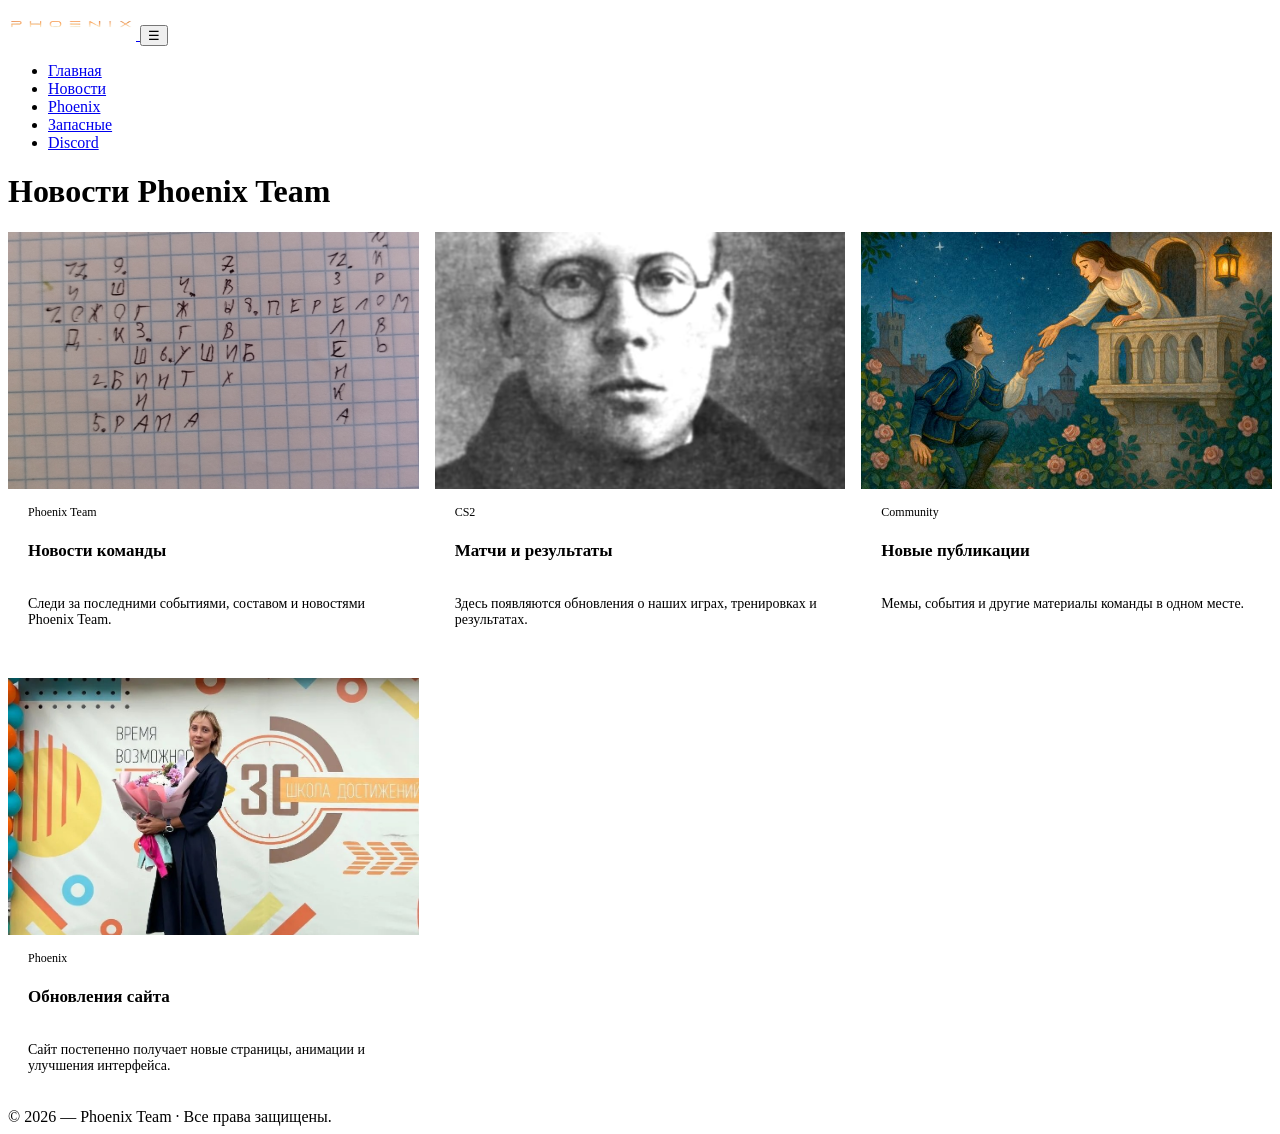
==== commit a7c7c0a7: "Update news.html" ====
--- a/news.html
+++ b/news.html
@@ -1,29 +1,94 @@
 <!doctype html>
-<html lang="ru"><head><meta charset="utf-8"><meta name="viewport" content="width=device-width,initial-scale=1">
-<title>Новости | Phoenix Team</title>
-<link rel="icon" href="/favicon.png">
-<link rel="preconnect" href="https://fonts.googleapis.com"><link rel="preconnect" href="https://fonts.gstatic.com" crossorigin>
-<link href="https://fonts.googleapis.com/css2?family=Inter:wght@400;500;600;700;800&display=swap" rel="stylesheet">
-<link rel="stylesheet" href="https://cdnjs.cloudflare.com/ajax/libs/font-awesome/6.0.0-beta3/css/all.min.css">
-<link rel="stylesheet" href="/css/style.css"></head><body>
-<div class="cursor-glow"></div>
-<nav class="site-nav">
-  <a class="brand" href="/"><img src="logo.png" alt="Phoenix Team"></a>
-  <button class="nav-toggle" aria-label="Меню">☰</button>
-  <ul class="nav-list">
-    <li><a href="/">⌂ <span>Главная</span></a></li>
-    <li><a href="/news">▤ <span>Новости</span></a></li>
-    <li><a href="/phoenix">◆ <span>Phoenix</span></a></li>
-    <li><a href="/phxzapas">♟ <span>Запасные</span></a></li>
-    <li><a href="/unskillteam">✚ <span>Discord</span></a></li>
-  </ul>
-</nav>
+<html lang="ru">
+<head>
+  <meta charset="utf-8">
+  <meta name="viewport" content="width=device-width, initial-scale=1">
+  <title>Новости | Phoenix Team</title>
+  <link rel="icon" href="/favicon.png">
+  <link rel="stylesheet"
+        href="https://cdnjs.cloudflare.com/ajax/libs/font-awesome/6.0.0-beta3/css/all.min.css">
+  <link rel="stylesheet" href="/Css/style.css">
+</head>
+<body>
 
-<main class="page">
-<header class="topbar"><h1 class="title">Новости <span>Phoenix Team</span></h1></header>
-<section class="news-grid">
-<article class="news-card glass"><div class="cover"><img src="/posts/post7.png" alt=""></div><div class="body"><div class="date">Phoenix Team</div><h2>Новости команды</h2><p>Следи за последними событиями, составом и новостями Phoenix Team.</p></div></article>
-<article class="news-card glass"><div class="cover"><img src="/posts/post6_1.png" alt=""></div><div class="body"><div class="date">CS2</div><h2>Матчи и результаты</h2><p>Здесь появляются обновления о наших играх, тренировках и результатах.</p></div></article>
-<article class="news-card glass"><div class="cover"><img src="/posts/post5.png" alt=""></div><div class="body"><div class="date">Community</div><h2>Новые публикации</h2><p>Мемы, события и другие материалы команды в одном месте.</p></div></article>
-<article class="news-card glass"><div class="cover"><img src="/posts/post3_1.png" alt=""></div><div class="body"><div class="date">Phoenix</div><h2>Обновления сайта</h2><p>Сайт постепенно получает новые страницы, анимации и улучшения интерфейса.</p></div></article>
-</section></main><footer>© 2026 — Phoenix Team · Все права защищены.</footer><script src="/js/app.js"></script></body></html>+  <header class="site-header">
+    <div class="site-header-inner">
+      <a class="brand" href="/">
+        <img src="logo.png" alt="Phoenix Team" width="128" height="32">
+      </a>
+
+      <button class="nav-toggle" type="button" aria-label="Меню" aria-controls="main-nav">☰</button>
+
+      <nav aria-label="Основная навигация">
+        <ul class="nav-list" id="main-nav">
+          <li><a href="/">Главная</a></li>
+          <li><a href="/news">Новости</a></li>
+          <li><a href="/phoenix">Phoenix</a></li>
+          <li><a href="/phxzapas">Запасные</a></li>
+          <li><a href="/unskillteam">Discord</a></li>
+        </ul>
+      </nav>
+    </div>
+  </header>
+
+  <main class="page">
+    <div class="page-header">
+      <h1 class="page-title">Новости <span>Phoenix Team</span></h1>
+    </div>
+
+    <section class="grid grid--news" aria-label="Список новостей">
+
+      <article class="card">
+        <div class="card-media">
+          <img src="/posts/post7.png" alt="" width="640" height="400" loading="lazy" decoding="async">
+        </div>
+        <div class="card-body">
+          <span class="card-date">Phoenix Team</span>
+          <h2>Новости команды</h2>
+          <p>Следи за последними событиями, составом и новостями Phoenix Team.</p>
+        </div>
+      </article>
+
+      <article class="card">
+        <div class="card-media">
+          <img src="/posts/post6_1.png" alt="" width="640" height="400" loading="lazy" decoding="async">
+        </div>
+        <div class="card-body">
+          <span class="card-date">CS2</span>
+          <h2>Матчи и результаты</h2>
+          <p>Здесь появляются обновления о наших играх, тренировках и результатах.</p>
+        </div>
+      </article>
+
+      <article class="card">
+        <div class="card-media">
+          <img src="/posts/post5.png" alt="" width="640" height="400" loading="lazy" decoding="async">
+        </div>
+        <div class="card-body">
+          <span class="card-date">Community</span>
+          <h2>Новые публикации</h2>
+          <p>Мемы, события и другие материалы команды в одном месте.</p>
+        </div>
+      </article>
+
+      <article class="card">
+        <div class="card-media">
+          <img src="/posts/post3_1.png" alt="" width="640" height="400" loading="lazy" decoding="async">
+        </div>
+        <div class="card-body">
+          <span class="card-date">Phoenix</span>
+          <h2>Обновления сайта</h2>
+          <p>Сайт постепенно получает новые страницы, анимации и улучшения интерфейса.</p>
+        </div>
+      </article>
+
+    </section>
+  </main>
+
+  <footer class="site-footer">
+    © 2026 — Phoenix Team · Все права защищены.
+  </footer>
+
+  <script src="/Js/app.js"></script>
+</body>
+</html>
--- a/Css/style.css
+++ b/Css/style.css
@@ -0,0 +1,163 @@
+/* ---------- Сетка карточек (новости, состав, запасные) ---------- */
+
+.grid {
+  display: grid;
+  grid-template-columns: repeat(auto-fill, minmax(260px, 1fr));
+  gap: 16px;
+}
+
+.grid--news {
+  grid-template-columns: repeat(auto-fill, minmax(320px, 1fr));
+}
+
+.card {
+  display: flex;
+  flex-direction: column;
+  border: 1px solid var(--border);
+  border-radius: var(--radius-lg);
+  background: var(--bg);
+  overflow: hidden;
+}
+
+.card-media {
+  aspect-ratio: 16 / 10;
+  background: var(--surface);
+  overflow: hidden;
+}
+
+.card-media img {
+  width: 100%;
+  height: 100%;
+  object-fit: cover;
+}
+
+.card-body {
+  padding: 16px 20px 20px;
+  display: flex;
+  flex-direction: column;
+  gap: 6px;
+  flex: 1;
+}
+
+.card-body h2,
+.card-body h3 {
+  font-size: 17px;
+  font-weight: 600;
+  line-height: 1.3;
+}
+
+.card-body p {
+  font-size: 14px;
+  color: var(--text-2);
+}
+
+.card-date {
+  font-size: 12px;
+  font-weight: 500;
+  color: var(--text-3);
+}
+
+/* Блок статистики игрока */
+.stats {
+  display: grid;
+  grid-template-columns: repeat(2, minmax(0, 1fr));
+  gap: 8px;
+  margin-top: auto;
+  padding-top: 12px;
+}
+
+.stat {
+  padding: 8px 12px;
+  border-radius: 8px;
+  background: var(--surface);
+}
+
+.stat small {
+  display: block;
+  font-size: 12px;
+  color: var(--text-3);
+}
+
+.stat b {
+  font-size: 16px;
+  font-weight: 600;
+  color: var(--text);
+}
+
+.stat b.accent {
+  color: var(--accent);
+}
+
+/* ---------- Блок Discord ---------- */
+
+.discord-wrap {
+  display: flex;
+  justify-content: center;
+  padding: 40px 0;
+}
+
+.discord-card {
+  width: 100%;
+  max-width: 520px;
+  padding: 40px 32px;
+  text-align: center;
+  border: 1px solid var(--border);
+  border-radius: var(--radius-lg);
+  background: var(--bg);
+}
+
+.discord-icon {
+  font-size: 48px;
+  color: var(--accent);
+  margin-bottom: 16px;
+}
+
+.discord-card h2 {
+  font-size: 24px;
+  font-weight: 700;
+  margin-bottom: 8px;
+}
+
+.discord-card p {
+  font-size: 15px;
+  color: var(--text-2);
+  margin-bottom: 24px;
+}
+
+.cta {
+  display: inline-flex;
+  align-items: center;
+  gap: 8px;
+  height: 44px;
+  padding: 0 20px;
+  border-radius: 999px;
+  background: var(--accent);
+  color: #ffffff;
+  font-size: 15px;
+  font-weight: 500;
+}
+
+.cta:hover {
+  background: var(--accent-hover);
+  color: #ffffff;
+}
+
+/* Заголовок страницы с подписью в одну строку */
+.page-title small {
+  font-size: 14px;
+  color: var(--text-3);
+  font-weight: 500;
+  margin-left: 8px;
+}
+
+/* ---------- Адаптив для новых блоков ---------- */
+
+@media (max-width: 720px) {
+  .grid,
+  .grid--news {
+    grid-template-columns: 1fr;
+  }
+  .discord-card {
+    padding: 32px 20px;
+  }
+}
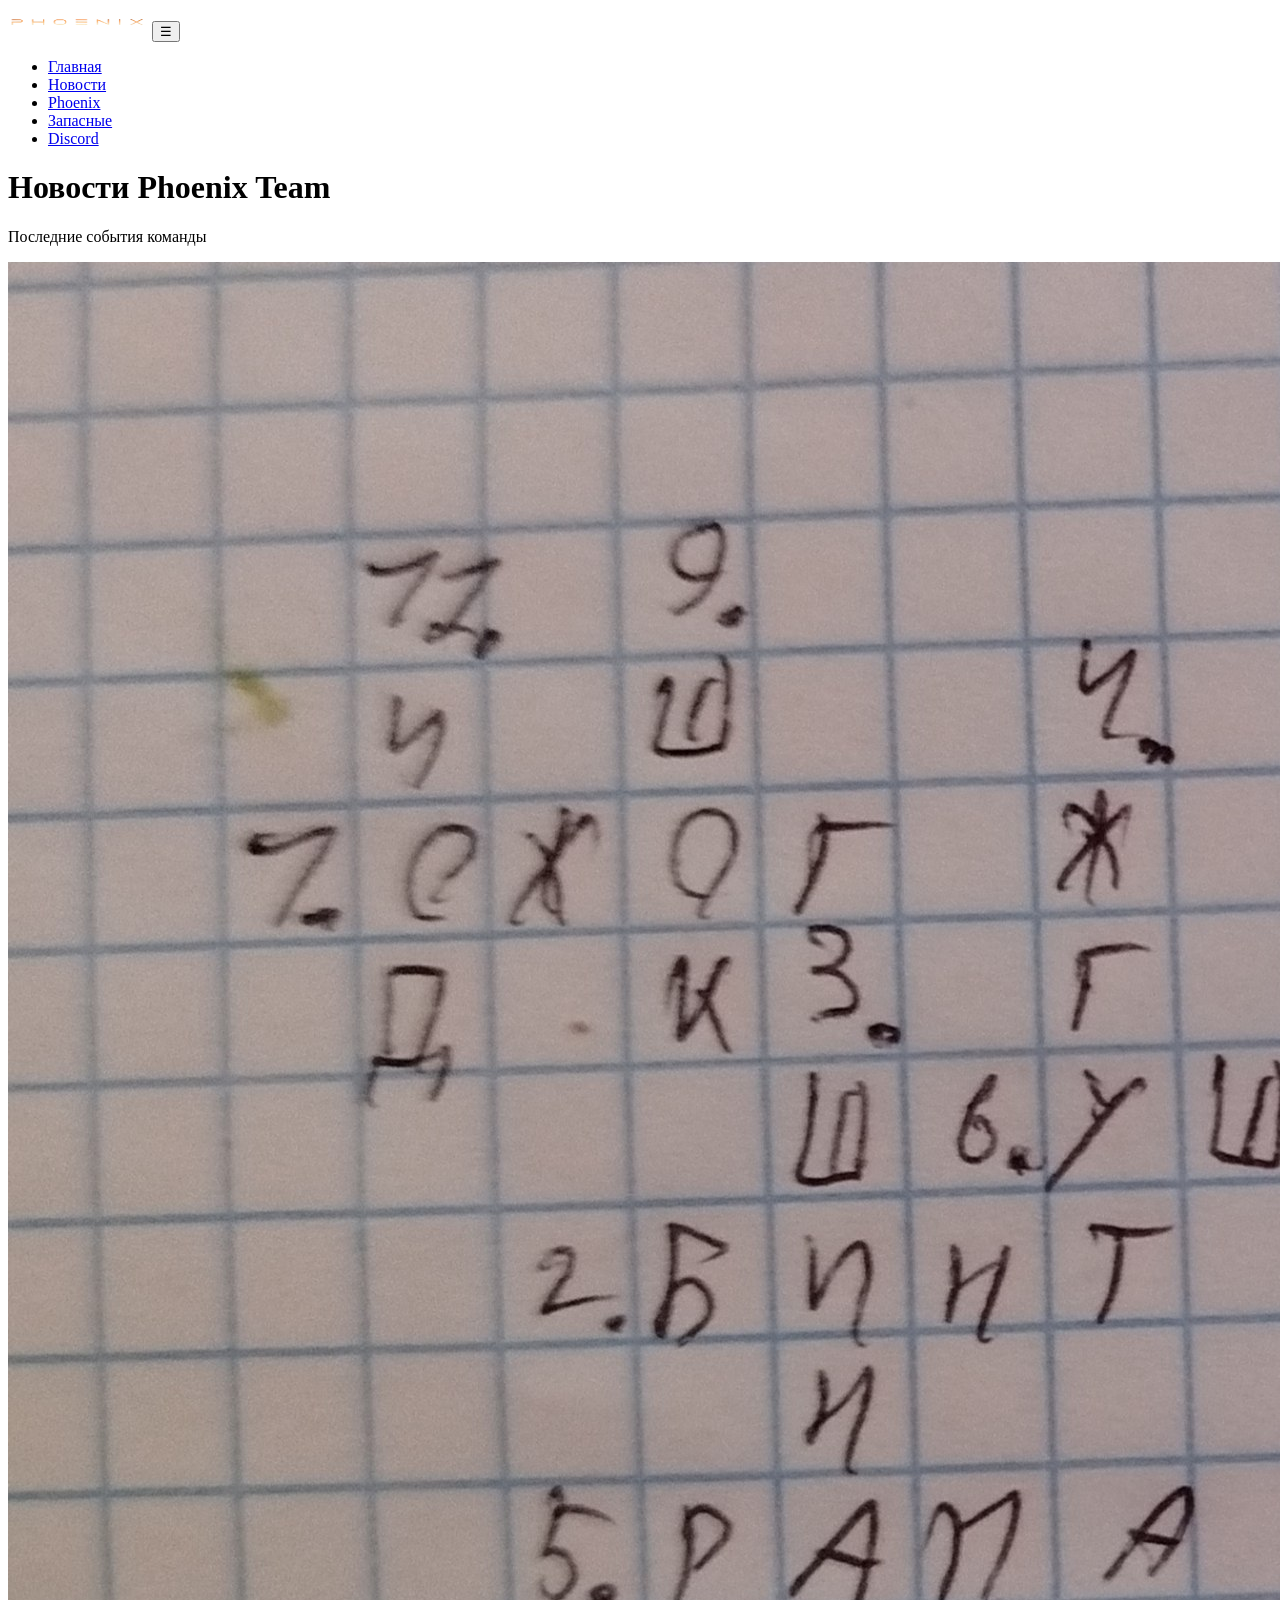
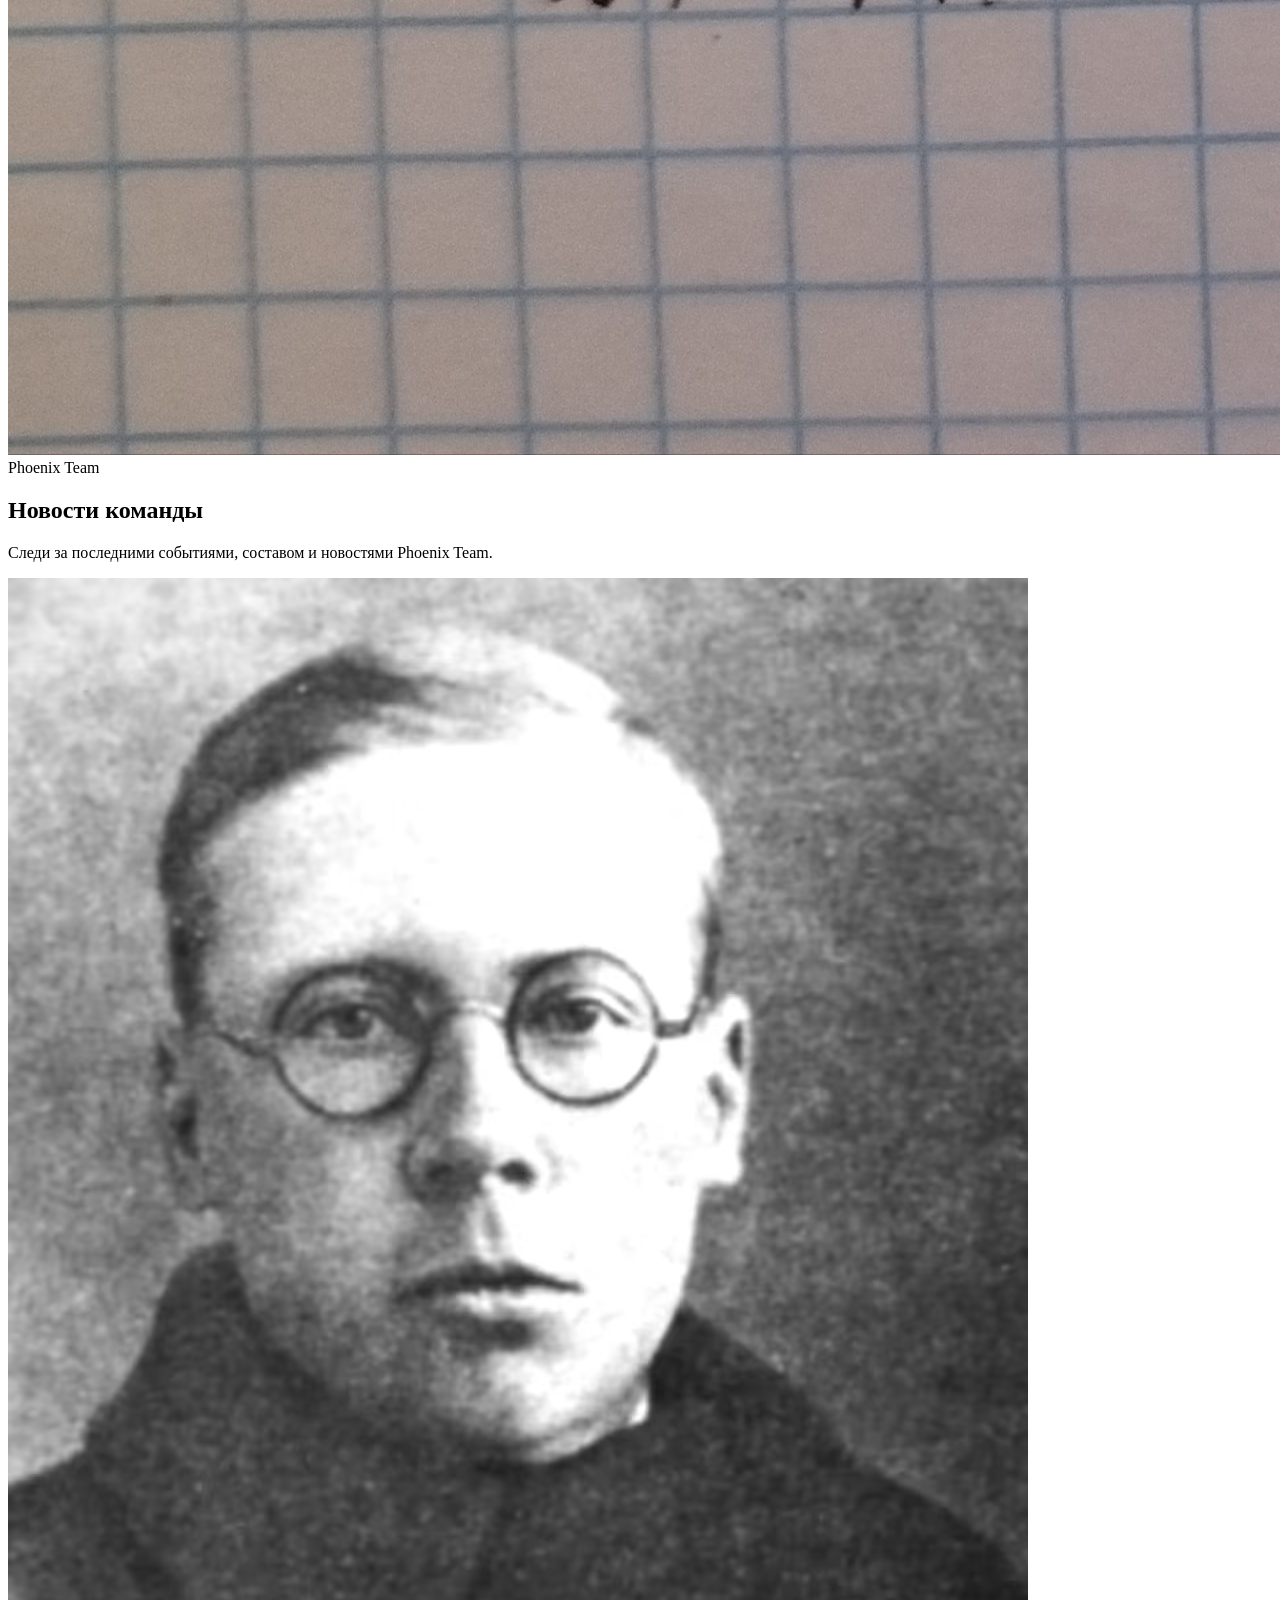
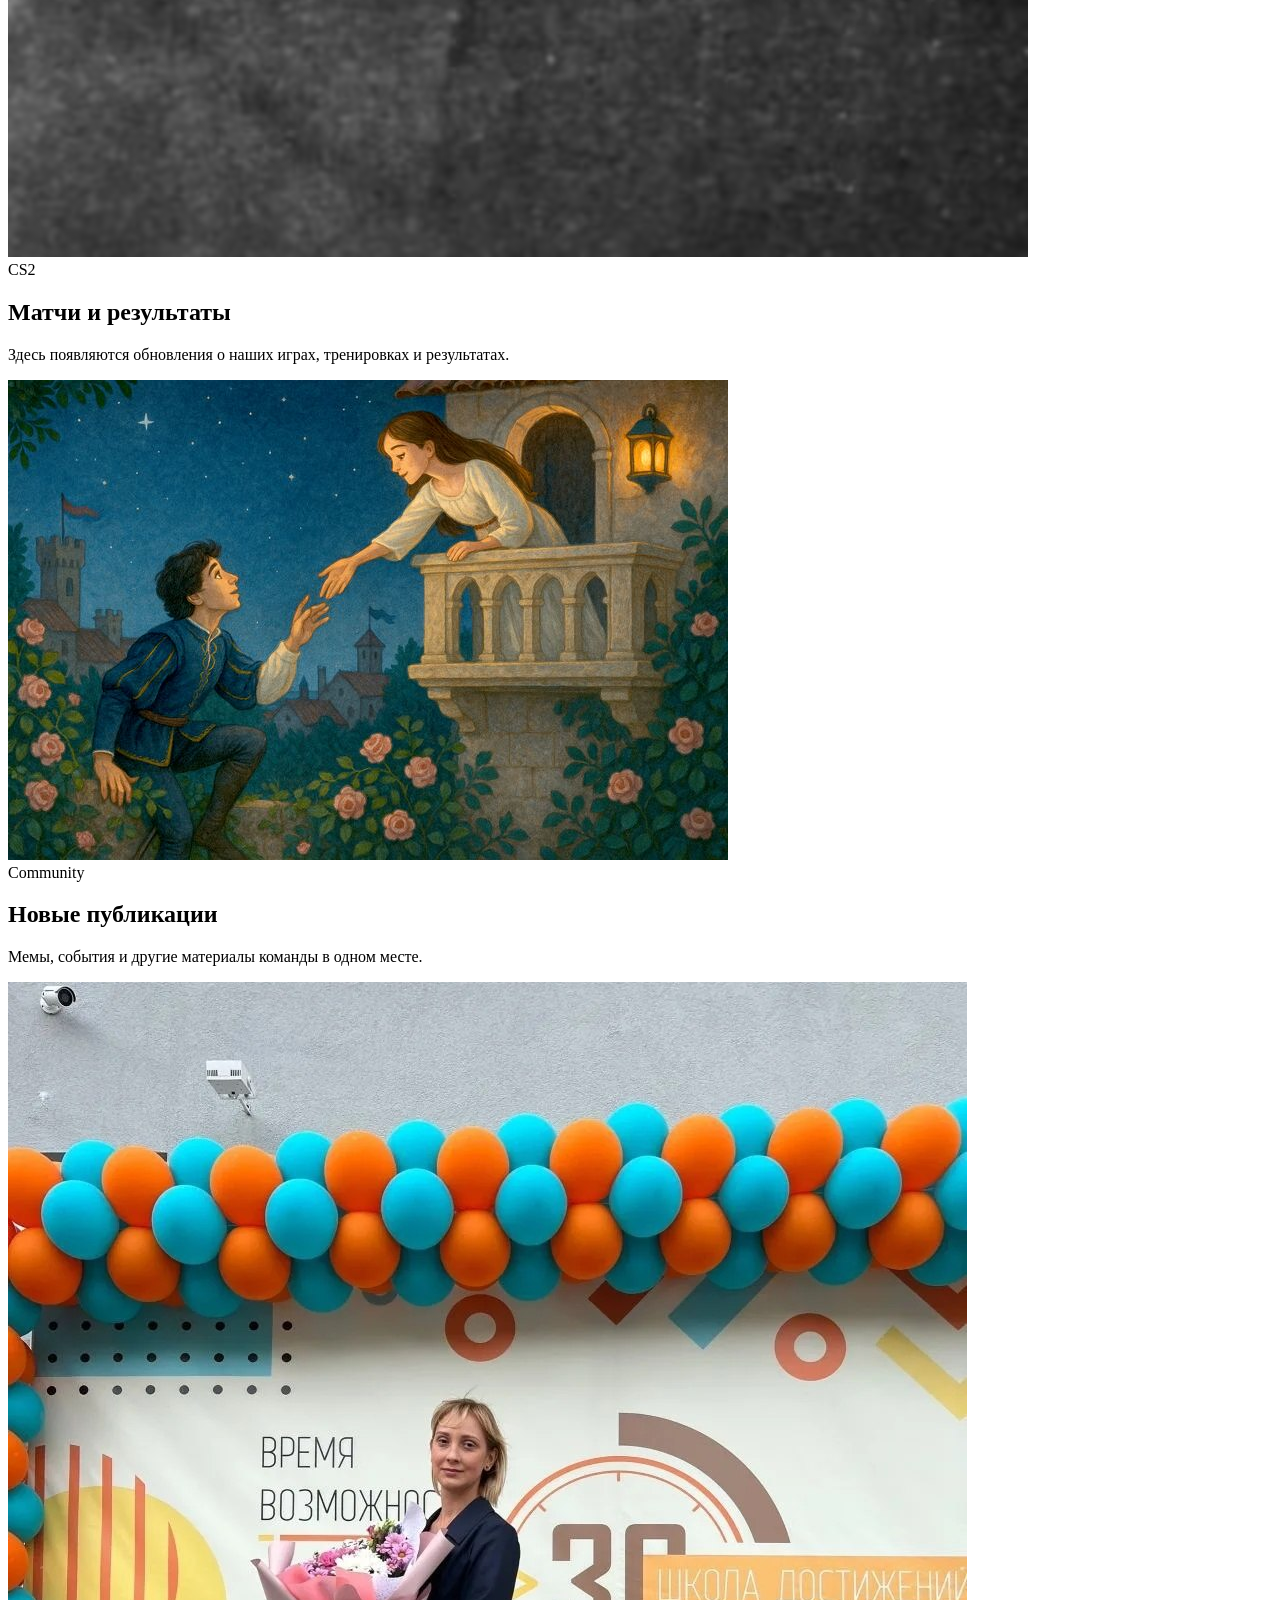
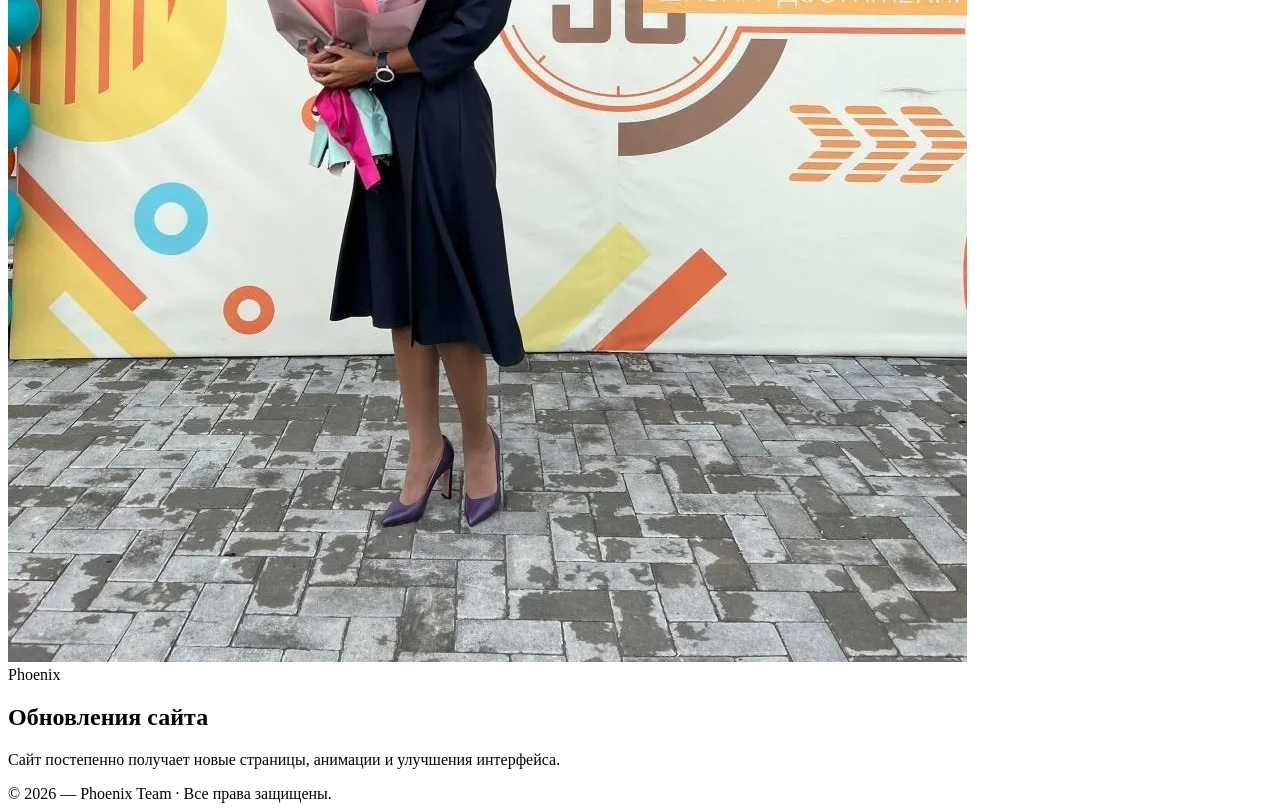
==== commit 82092be5: "Update news.html" ====
--- a/news.html
+++ b/news.html
@@ -5,90 +5,77 @@
   <meta name="viewport" content="width=device-width, initial-scale=1">
   <title>Новости | Phoenix Team</title>
   <link rel="icon" href="/favicon.png">
-  <link rel="stylesheet"
-        href="https://cdnjs.cloudflare.com/ajax/libs/font-awesome/6.0.0-beta3/css/all.min.css">
-  <link rel="stylesheet" href="/Css/style.css">
+  <link rel="preconnect" href="https://fonts.googleapis.com">
+  <link rel="preconnect" href="https://fonts.gstatic.com" crossorigin>
+  <link href="https://fonts.googleapis.com/css2?family=Inter:wght@400;500;600;700;800&display=swap" rel="stylesheet">
+  <link rel="stylesheet" href="https://cdnjs.cloudflare.com/ajax/libs/font-awesome/6.0.0-beta3/css/all.min.css">
+  <link rel="stylesheet" href="/css/style.css">
 </head>
 <body>
 
-  <header class="site-header">
-    <div class="site-header-inner">
-      <a class="brand" href="/">
-        <img src="logo.png" alt="Phoenix Team" width="128" height="32">
-      </a>
-
-      <button class="nav-toggle" type="button" aria-label="Меню" aria-controls="main-nav">☰</button>
-
-      <nav aria-label="Основная навигация">
-        <ul class="nav-list" id="main-nav">
-          <li><a href="/">Главная</a></li>
-          <li><a href="/news">Новости</a></li>
-          <li><a href="/phoenix">Phoenix</a></li>
-          <li><a href="/phxzapas">Запасные</a></li>
-          <li><a href="/unskillteam">Discord</a></li>
-        </ul>
-      </nav>
+  <nav class="site-nav">
+    <div class="site-nav-inner">
+      <a class="brand" href="/"><img src="/logo.png" alt="Phoenix Team" width="140" height="28"></a>
+      <button class="nav-toggle" type="button" aria-label="Меню" aria-expanded="false">☰</button>
+      <ul class="nav-list">
+        <li><a href="/">Главная</a></li>
+        <li><a class="is-active" href="/news">Новости</a></li>
+        <li><a href="/phoenix">Phoenix</a></li>
+        <li><a href="/phxzapas">Запасные</a></li>
+        <li><a href="/unskillteam">Discord</a></li>
+      </ul>
     </div>
-  </header>
+  </nav>
 
   <main class="page">
-    <div class="page-header">
-      <h1 class="page-title">Новости <span>Phoenix Team</span></h1>
+    <div class="page-head">
+      <div>
+        <h1 class="page-title">Новости <span>Phoenix Team</span></h1>
+        <p class="page-sub">Последние события команды</p>
+      </div>
     </div>
 
-    <section class="grid grid--news" aria-label="Список новостей">
-
-      <article class="card">
-        <div class="card-media">
-          <img src="/posts/post7.png" alt="" width="640" height="400" loading="lazy" decoding="async">
-        </div>
-        <div class="card-body">
-          <span class="card-date">Phoenix Team</span>
+    <section class="news-grid">
+      <article class="news-card">
+        <div class="news-cover"><img src="/posts/post7.png" alt="" loading="lazy"></div>
+        <div class="news-body">
+          <span class="news-tag">Phoenix Team</span>
           <h2>Новости команды</h2>
           <p>Следи за последними событиями, составом и новостями Phoenix Team.</p>
         </div>
       </article>
 
-      <article class="card">
-        <div class="card-media">
-          <img src="/posts/post6_1.png" alt="" width="640" height="400" loading="lazy" decoding="async">
-        </div>
-        <div class="card-body">
-          <span class="card-date">CS2</span>
+      <article class="news-card">
+        <div class="news-cover"><img src="/posts/post6_1.png" alt="" loading="lazy"></div>
+        <div class="news-body">
+          <span class="news-tag">CS2</span>
           <h2>Матчи и результаты</h2>
           <p>Здесь появляются обновления о наших играх, тренировках и результатах.</p>
         </div>
       </article>
 
-      <article class="card">
-        <div class="card-media">
-          <img src="/posts/post5.png" alt="" width="640" height="400" loading="lazy" decoding="async">
-        </div>
-        <div class="card-body">
-          <span class="card-date">Community</span>
+      <article class="news-card">
+        <div class="news-cover"><img src="/posts/post5.png" alt="" loading="lazy"></div>
+        <div class="news-body">
+          <span class="news-tag">Community</span>
           <h2>Новые публикации</h2>
           <p>Мемы, события и другие материалы команды в одном месте.</p>
         </div>
       </article>
 
-      <article class="card">
-        <div class="card-media">
-          <img src="/posts/post3_1.png" alt="" width="640" height="400" loading="lazy" decoding="async">
-        </div>
-        <div class="card-body">
-          <span class="card-date">Phoenix</span>
+      <article class="news-card">
+        <div class="news-cover"><img src="/posts/post3_1.png" alt="" loading="lazy"></div>
+        <div class="news-body">
+          <span class="news-tag">Phoenix</span>
           <h2>Обновления сайта</h2>
           <p>Сайт постепенно получает новые страницы, анимации и улучшения интерфейса.</p>
         </div>
       </article>
-
     </section>
   </main>
 
-  <footer class="site-footer">
-    © 2026 — Phoenix Team · Все права защищены.
-  </footer>
+  <footer class="site-footer">© 2026 — Phoenix Team · Все права защищены.</footer>
 
-  <script src="/Js/app.js"></script>
+  <script src="/js/app.js"></script>
 </body>
 </html>
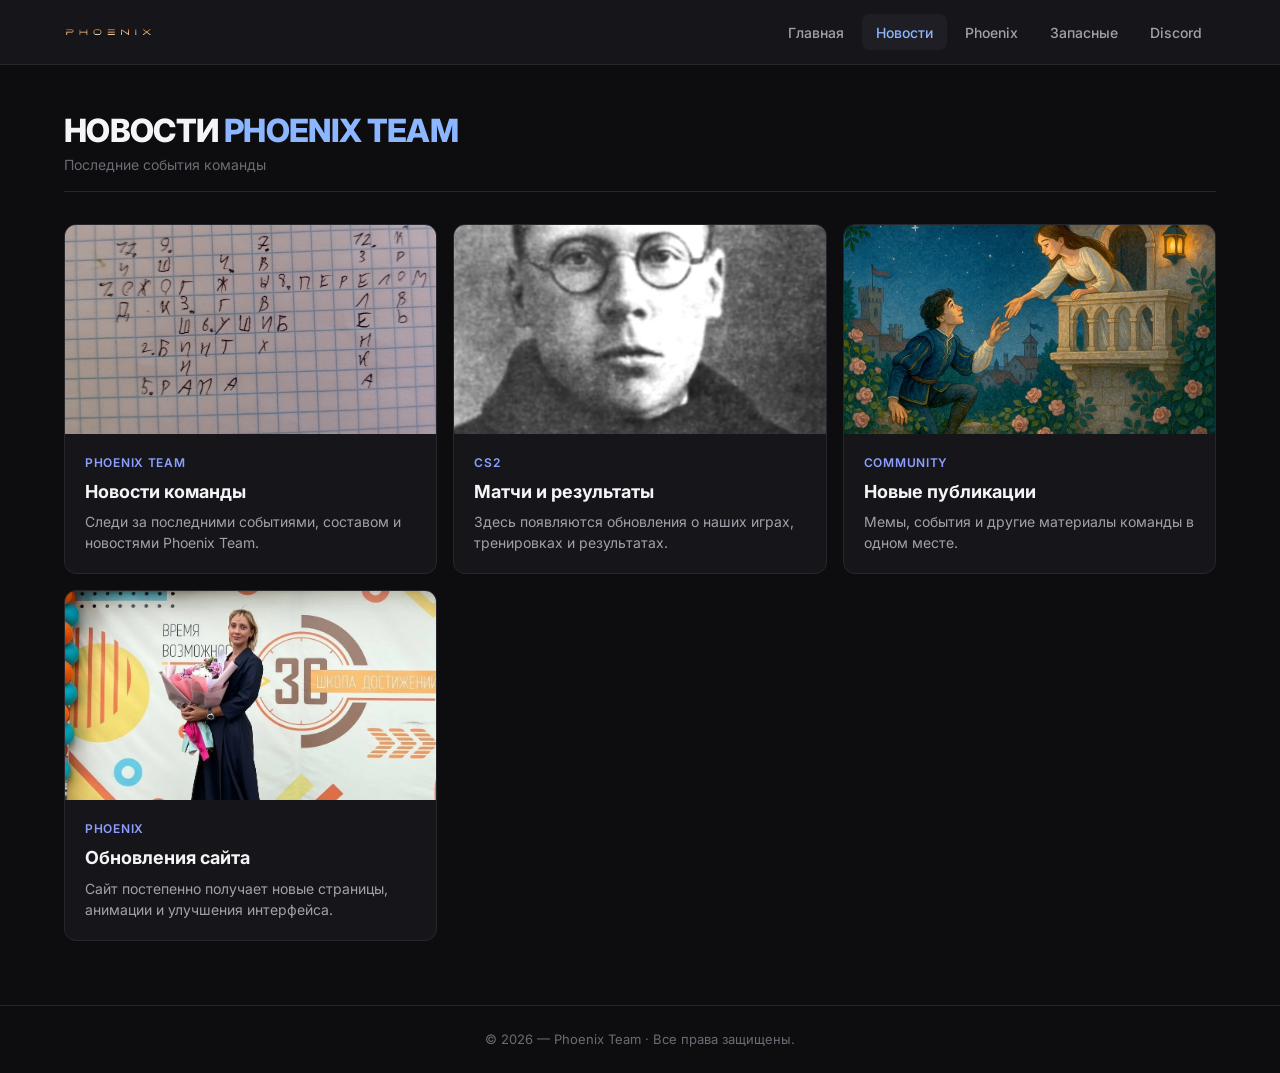
==== commit 00e382bd: "Update news.html" ====
--- a/news.html
+++ b/news.html
@@ -9,7 +9,7 @@
   <link rel="preconnect" href="https://fonts.gstatic.com" crossorigin>
   <link href="https://fonts.googleapis.com/css2?family=Inter:wght@400;500;600;700;800&display=swap" rel="stylesheet">
   <link rel="stylesheet" href="https://cdnjs.cloudflare.com/ajax/libs/font-awesome/6.0.0-beta3/css/all.min.css">
-  <link rel="stylesheet" href="/css/style.css">
+  <link rel="stylesheet" href="/Css/style.css">
 </head>
 <body>
 
--- a/Css/style.css
+++ b/Css/style.css
@@ -0,0 +1,617 @@
+/* ==========================================================
+   Phoenix Team — единая тема сайта
+   Акцент: #8cb6ff · Вторичный: #8c9fff
+   ========================================================== */
+
+:root {
+  --accent: #8cb6ff;
+  --accent-2: #8c9fff;
+
+  --bg: #0d0d0f;
+  --panel: #16161a;
+  --panel-2: #1e1e24;
+  --line: #26262d;
+  --text: #f5f5f7;
+  --text-2: #a1a1aa;
+  --text-3: #6b6b75;
+
+  --radius: 12px;
+  --radius-sm: 8px;
+  --ease: cubic-bezier(0.22, 1, 0.36, 1);
+
+  --font: "Inter", -apple-system, BlinkMacSystemFont, "Segoe UI", Roboto, Arial, sans-serif;
+}
+
+*,
+*::before,
+*::after {
+  box-sizing: border-box;
+  margin: 0;
+  padding: 0;
+}
+
+html {
+  -webkit-text-size-adjust: 100%;
+}
+
+body {
+  min-height: 100vh;
+  display: flex;
+  flex-direction: column;
+  font-family: var(--font);
+  font-size: 16px;
+  line-height: 1.5;
+  color: var(--text);
+  background: var(--bg);
+  -webkit-font-smoothing: antialiased;
+}
+
+a {
+  color: var(--accent);
+  text-decoration: none;
+}
+
+a:hover {
+  color: var(--accent-2);
+}
+
+img {
+  display: block;
+  max-width: 100%;
+  height: auto;
+}
+
+ul {
+  list-style: none;
+}
+
+:focus-visible {
+  outline: 2px solid var(--accent);
+  outline-offset: 2px;
+  border-radius: 6px;
+}
+
+/* ---------- Шапка и навигация ---------- */
+
+.site-nav {
+  position: sticky;
+  top: 0;
+  z-index: 50;
+  background: var(--panel);
+  border-bottom: 1px solid var(--line);
+}
+
+.site-nav-inner {
+  position: relative;
+  max-width: 1200px;
+  margin: 0 auto;
+  padding: 0 24px;
+  height: 64px;
+  display: flex;
+  align-items: center;
+  gap: 24px;
+}
+
+.brand {
+  display: flex;
+  align-items: center;
+  flex-shrink: 0;
+}
+
+.brand img {
+  height: 28px;
+  width: auto;
+}
+
+.nav-list {
+  display: flex;
+  align-items: center;
+  gap: 4px;
+  margin-left: auto;
+}
+
+.nav-list a {
+  display: inline-flex;
+  align-items: center;
+  height: 36px;
+  padding: 0 14px;
+  border-radius: var(--radius-sm);
+  color: var(--text-2);
+  font-size: 14px;
+  font-weight: 500;
+  transition: background .2s var(--ease), color .2s var(--ease);
+}
+
+.nav-list a:hover {
+  background: var(--panel-2);
+  color: var(--text);
+}
+
+.nav-list a.is-active {
+  background: var(--panel-2);
+  color: var(--accent);
+}
+
+.nav-toggle {
+  display: none;
+  margin-left: auto;
+  width: 40px;
+  height: 40px;
+  border: 1px solid var(--line);
+  border-radius: var(--radius-sm);
+  background: var(--panel-2);
+  color: var(--text);
+  font-size: 18px;
+  cursor: pointer;
+  align-items: center;
+  justify-content: center;
+}
+
+/* ---------- Контейнер страницы ---------- */
+
+.page {
+  flex: 1;
+  width: 100%;
+  max-width: 1200px;
+  margin: 0 auto;
+  padding: 48px 24px 64px;
+}
+
+.page-head {
+  display: flex;
+  align-items: flex-end;
+  justify-content: space-between;
+  gap: 24px;
+  padding-bottom: 16px;
+  margin-bottom: 32px;
+  border-bottom: 1px solid var(--line);
+}
+
+.page-title,
+.hero-title {
+  font-size: 32px;
+  font-weight: 800;
+  letter-spacing: -.02em;
+  text-transform: uppercase;
+  line-height: 1.1;
+}
+
+.page-title span,
+.hero-title span {
+  color: var(--accent);
+}
+
+.page-sub {
+  margin-top: 6px;
+  font-size: 14px;
+  color: var(--text-3);
+}
+
+.hero-title {
+  margin-bottom: 32px;
+}
+
+/* Вкладки раздела */
+.tabs {
+  display: flex;
+  gap: 4px;
+}
+
+.tab {
+  padding: 10px 16px;
+  border-radius: 6px;
+  font-size: 13px;
+  font-weight: 600;
+  text-transform: uppercase;
+  letter-spacing: .04em;
+  color: var(--text-2);
+}
+
+.tab:hover {
+  color: var(--text);
+  background: var(--panel-2);
+}
+
+.tab.is-active {
+  color: var(--accent);
+  box-shadow: inset 0 -2px 0 var(--accent);
+}
+
+/* ---------- Игроки (FACEIT-стиль) ---------- */
+
+.roster {
+  display: grid;
+  grid-template-columns: repeat(5, minmax(0, 1fr));
+  gap: 12px;
+}
+
+.player-card {
+  display: flex;
+  flex-direction: column;
+  overflow: hidden;
+  border-radius: var(--radius);
+  background: var(--panel);
+  border: 1px solid var(--line);
+  transition: transform .25s var(--ease), border-color .25s var(--ease);
+}
+
+.player-card:hover {
+  transform: translateY(-2px);
+  border-color: var(--accent);
+}
+
+.player-bg {
+  position: relative;
+  aspect-ratio: 3 / 4;
+  background-color: var(--panel-2);
+  background-size: cover;
+  background-position: center;
+}
+
+.player-bg::after {
+  content: "";
+  position: absolute;
+  inset: 0;
+  background: linear-gradient(to bottom,
+              rgba(13, 13, 15, .10) 0%,
+              rgba(13, 13, 15, .55) 55%,
+              rgba(13, 13, 15, .98) 100%);
+}
+
+.player-id {
+  position: absolute;
+  left: 0;
+  right: 0;
+  bottom: 0;
+  z-index: 1;
+  display: flex;
+  flex-direction: column;
+  align-items: center;
+  gap: 8px;
+  padding: 16px;
+  text-align: center;
+}
+
+.player-avatar {
+  width: 96px;
+  height: 96px;
+  border-radius: 50%;
+  border: 3px solid var(--accent);
+  object-fit: cover;
+  background: var(--panel-2);
+}
+
+.player-nick {
+  font-size: 18px;
+  font-weight: 700;
+  line-height: 1.2;
+}
+
+.player-role {
+  font-size: 12px;
+  font-weight: 600;
+  text-transform: uppercase;
+  letter-spacing: .06em;
+  color: var(--accent);
+}
+
+.player-stats {
+  display: grid;
+  grid-template-columns: repeat(2, minmax(0, 1fr));
+  gap: 1px;
+  background: var(--line);
+  border-top: 1px solid var(--line);
+}
+
+.stat {
+  display: flex;
+  flex-direction: column;
+  gap: 4px;
+  padding: 12px;
+  background: var(--panel);
+}
+
+.stat.is-wide {
+  grid-column: 1 / -1;
+}
+
+.stat small {
+  font-size: 11px;
+  font-weight: 600;
+  text-transform: uppercase;
+  letter-spacing: .06em;
+  color: var(--text-3);
+}
+
+.stat b {
+  font-size: 18px;
+  font-weight: 700;
+  color: var(--text);
+}
+
+.stat b.is-accent {
+  color: var(--accent);
+}
+
+.slot-empty {
+  display: flex;
+  align-items: center;
+  justify-content: center;
+  min-height: 320px;
+  border: 1px dashed var(--line);
+  border-radius: var(--radius);
+  color: var(--text-3);
+  font-size: 13px;
+}
+
+/* ---------- Новости ---------- */
+
+.news-grid {
+  display: grid;
+  grid-template-columns: repeat(auto-fill, minmax(300px, 1fr));
+  gap: 16px;
+}
+
+.news-card {
+  display: flex;
+  flex-direction: column;
+  overflow: hidden;
+  border-radius: var(--radius);
+  background: var(--panel);
+  border: 1px solid var(--line);
+  transition: border-color .25s var(--ease);
+}
+
+.news-card:hover {
+  border-color: var(--accent);
+}
+
+.news-cover {
+  aspect-ratio: 16 / 9;
+  background: var(--panel-2);
+  overflow: hidden;
+}
+
+.news-cover img {
+  width: 100%;
+  height: 100%;
+  object-fit: cover;
+}
+
+.news-body {
+  display: flex;
+  flex-direction: column;
+  gap: 8px;
+  padding: 20px;
+}
+
+.news-tag {
+  font-size: 12px;
+  font-weight: 600;
+  text-transform: uppercase;
+  letter-spacing: .06em;
+  color: var(--accent-2);
+}
+
+.news-body h2 {
+  font-size: 18px;
+  font-weight: 700;
+  line-height: 1.3;
+}
+
+.news-body p {
+  font-size: 14px;
+  color: var(--text-2);
+}
+
+/* ---------- Главная: участники ---------- */
+
+.home-grid {
+  display: grid;
+  grid-template-columns: minmax(0, 1fr) minmax(0, 380px);
+  gap: 24px;
+  align-items: start;
+}
+
+.people {
+  display: flex;
+  flex-direction: column;
+  gap: 12px;
+}
+
+.person {
+  padding: 24px;
+  border-radius: var(--radius);
+  background: var(--panel);
+  border: 1px solid var(--line);
+}
+
+.person h2 {
+  font-size: 20px;
+  font-weight: 700;
+  line-height: 1.3;
+  margin-bottom: 4px;
+}
+
+.person .role {
+  font-size: 13px;
+  color: var(--text-3);
+  margin-bottom: 12px;
+}
+
+.person p {
+  font-size: 15px;
+  color: var(--text-2);
+  max-width: 65ch;
+}
+
+.person .accent {
+  color: var(--accent);
+}
+
+.links {
+  display: flex;
+  flex-wrap: wrap;
+  gap: 8px;
+  margin-top: 16px;
+}
+
+.links a {
+  display: inline-flex;
+  align-items: center;
+  height: 32px;
+  padding: 0 12px;
+  border-radius: 999px;
+  background: var(--panel-2);
+  color: var(--text-2);
+  font-size: 13px;
+  font-weight: 500;
+}
+
+.links a:hover {
+  color: var(--accent);
+}
+
+.hero-media {
+  position: sticky;
+  top: 96px;
+  border-radius: var(--radius);
+  overflow: hidden;
+  border: 1px solid var(--line);
+  background: var(--panel);
+}
+
+.hero-media img {
+  width: 100%;
+  aspect-ratio: 4 / 5;
+  object-fit: cover;
+}
+
+/* ---------- Discord ---------- */
+
+.discord-wrap {
+  display: flex;
+  justify-content: center;
+  padding: 40px 0;
+}
+
+.discord-card {
+  width: 100%;
+  max-width: 520px;
+  padding: 40px 32px;
+  text-align: center;
+  border-radius: var(--radius);
+  background: var(--panel);
+  border: 1px solid var(--line);
+}
+
+.discord-card h2 {
+  font-size: 24px;
+  font-weight: 700;
+  margin-bottom: 8px;
+}
+
+.discord-card p {
+  font-size: 15px;
+  color: var(--text-2);
+  margin-bottom: 24px;
+}
+
+.cta {
+  display: inline-flex;
+  align-items: center;
+  justify-content: center;
+  height: 44px;
+  padding: 0 24px;
+  border-radius: 6px;
+  background: var(--accent);
+  color: #0d0d0f;
+  font-size: 14px;
+  font-weight: 700;
+  text-transform: uppercase;
+  letter-spacing: .04em;
+  transition: background .2s var(--ease);
+}
+
+.cta:hover {
+  background: var(--accent-2);
+  color: #0d0d0f;
+}
+
+/* ---------- Футер ---------- */
+
+.site-footer {
+  border-top: 1px solid var(--line);
+  padding: 24px;
+  text-align: center;
+  font-size: 13px;
+  color: var(--text-3);
+}
+
+/* ---------- Адаптив ---------- */
+
+@media (max-width: 1100px) {
+  .roster {
+    grid-template-columns: repeat(3, minmax(0, 1fr));
+  }
+}
+
+@media (max-width: 900px) {
+  .home-grid {
+    grid-template-columns: 1fr;
+  }
+  .hero-media {
+    position: static;
+    order: -1;
+  }
+}
+
+@media (max-width: 720px) {
+  .nav-toggle {
+    display: inline-flex;
+  }
+  .nav-list {
+    display: none;
+    position: absolute;
+    top: 64px;
+    left: 0;
+    right: 0;
+    flex-direction: column;
+    align-items: stretch;
+    padding: 8px;
+    background: var(--panel);
+    border-bottom: 1px solid var(--line);
+  }
+  .site-nav.is-open .nav-list {
+    display: flex;
+  }
+  .page {
+    padding: 32px 16px 48px;
+  }
+  .page-head {
+    flex-direction: column;
+    align-items: flex-start;
+  }
+  .page-title,
+  .hero-title {
+    font-size: 24px;
+  }
+  .roster {
+    grid-template-columns: repeat(2, minmax(0, 1fr));
+  }
+  .news-grid {
+    grid-template-columns: 1fr;
+  }
+}
+
+@media (max-width: 420px) {
+  .roster {
+    grid-template-columns: 1fr;
+  }
+}
+
+@media (prefers-reduced-motion: reduce) {
+  * {
+    transition: none !important;
+  }
+}
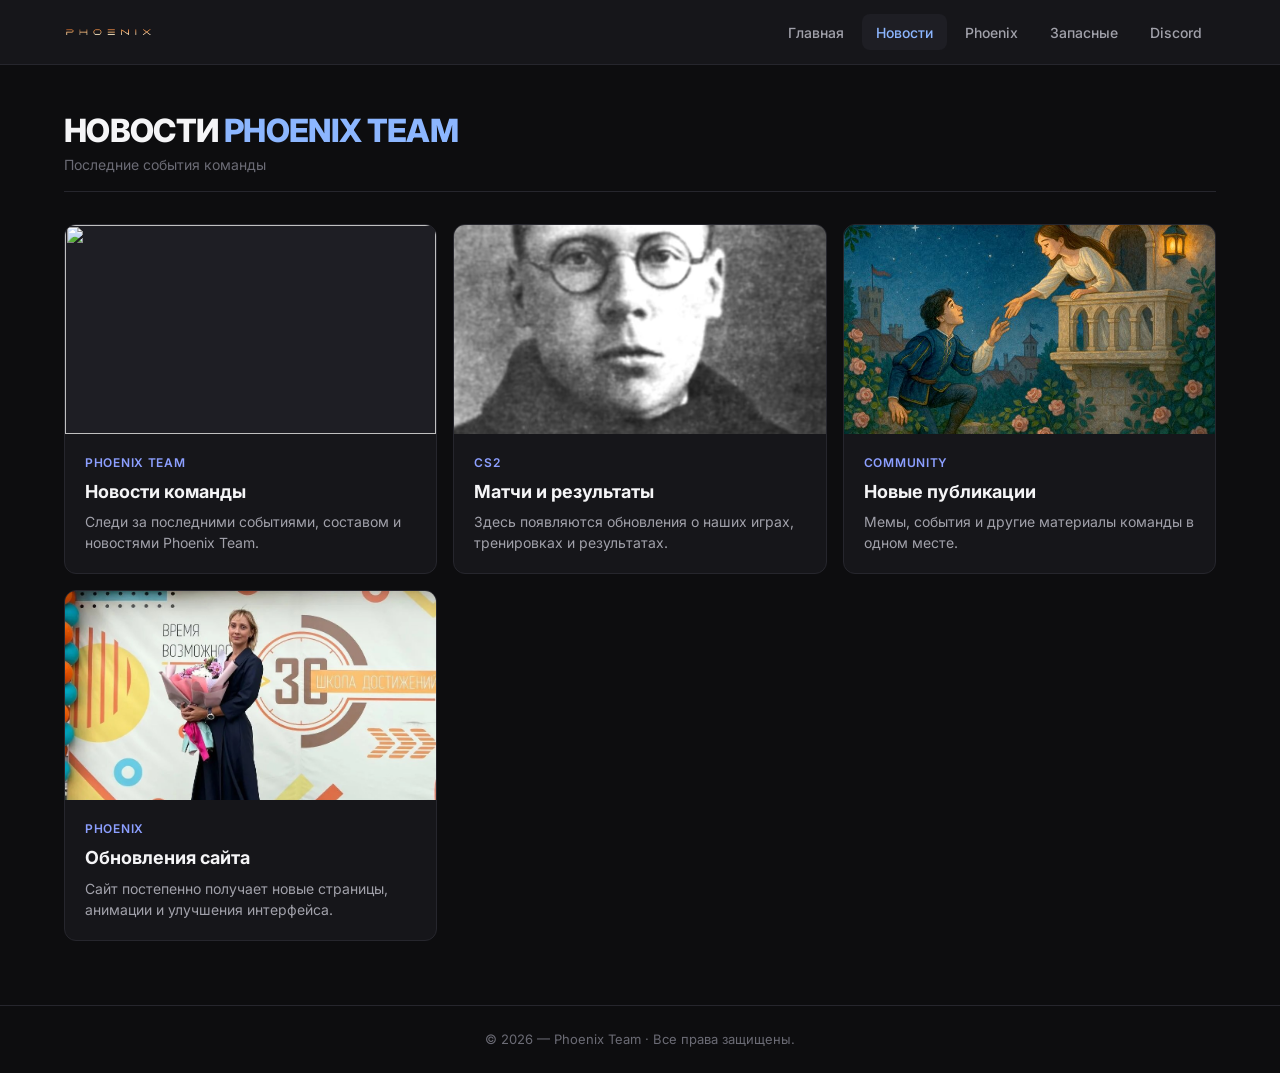
==== commit ea0c85f8: "Update news.html" ====
--- a/news.html
+++ b/news.html
@@ -36,7 +36,7 @@
     </div>
 
     <section class="news-grid">
-      <article class="news-card">
+      <article class="news-card" data-full="Следи за последними событиями, составом и новостями Phoenix Team.&#10;Полный текст новости пишется здесь. Абзацы разделяются переносом строки.">
         <div class="news-cover"><img src="/posts/post7.png" alt="" loading="lazy"></div>
         <div class="news-body">
           <span class="news-tag">Phoenix Team</span>
@@ -45,7 +45,7 @@
         </div>
       </article>
 
-      <article class="news-card">
+      <article class="news-card" data-full="Здесь появляются обновления о наших играх, тренировках и результатах.&#10;Полный текст матча пишется здесь.">
         <div class="news-cover"><img src="/posts/post6_1.png" alt="" loading="lazy"></div>
         <div class="news-body">
           <span class="news-tag">CS2</span>
@@ -54,7 +54,7 @@
         </div>
       </article>
 
-      <article class="news-card">
+      <article class="news-card" data-full="Мемы, события и другие материалы команды в одном месте.&#10;Полный текст публикации пишется здесь.">
         <div class="news-cover"><img src="/posts/post5.png" alt="" loading="lazy"></div>
         <div class="news-body">
           <span class="news-tag">Community</span>
@@ -63,7 +63,7 @@
         </div>
       </article>
 
-      <article class="news-card">
+      <article class="news-card" data-full="Сайт постепенно получает новые страницы, анимации и улучшения интерфейса.&#10;Полный текст обновления пишется здесь.">
         <div class="news-cover"><img src="/posts/post3_1.png" alt="" loading="lazy"></div>
         <div class="news-body">
           <span class="news-tag">Phoenix</span>
@@ -76,6 +76,6 @@
 
   <footer class="site-footer">© 2026 — Phoenix Team · Все права защищены.</footer>
 
-  <script src="/js/app.js"></script>
+  <script src="/Js/app.js"></script>
 </body>
 </html>
--- a/Css/style.css
+++ b/Css/style.css
@@ -1,12 +1,11 @@
 /* ==========================================================
-   Phoenix Team — единая тема сайта
+   Phoenix Team — единая тема
    Акцент: #8cb6ff · Вторичный: #8c9fff
    ========================================================== */
 
 :root {
   --accent: #8cb6ff;
   --accent-2: #8c9fff;
-
   --bg: #0d0d0f;
   --panel: #16161a;
   --panel-2: #1e1e24;
@@ -14,11 +13,9 @@
   --text: #f5f5f7;
   --text-2: #a1a1aa;
   --text-3: #6b6b75;
-
   --radius: 12px;
   --radius-sm: 8px;
   --ease: cubic-bezier(0.22, 1, 0.36, 1);
-
   --font: "Inter", -apple-system, BlinkMacSystemFont, "Segoe UI", Roboto, Arial, sans-serif;
 }
 
@@ -30,9 +27,7 @@
   padding: 0;
 }
 
-html {
-  -webkit-text-size-adjust: 100%;
-}
+html { -webkit-text-size-adjust: 100%; }
 
 body {
   min-height: 100vh;
@@ -46,24 +41,10 @@
   -webkit-font-smoothing: antialiased;
 }
 
-a {
-  color: var(--accent);
-  text-decoration: none;
-}
-
-a:hover {
-  color: var(--accent-2);
-}
-
-img {
-  display: block;
-  max-width: 100%;
-  height: auto;
-}
-
-ul {
-  list-style: none;
-}
+a { color: var(--accent); text-decoration: none; }
+a:hover { color: var(--accent-2); }
+img { display: block; max-width: 100%; height: auto; }
+ul { list-style: none; }
 
 :focus-visible {
   outline: 2px solid var(--accent);
@@ -71,7 +52,7 @@
   border-radius: 6px;
 }
 
-/* ---------- Шапка и навигация ---------- */
+/* ---------- Шапка ---------- */
 
 .site-nav {
   position: sticky;
@@ -92,16 +73,8 @@
   gap: 24px;
 }
 
-.brand {
-  display: flex;
-  align-items: center;
-  flex-shrink: 0;
-}
-
-.brand img {
-  height: 28px;
-  width: auto;
-}
+.brand { display: flex; align-items: center; flex-shrink: 0; }
+.brand img { height: 28px; width: auto; }
 
 .nav-list {
   display: flex;
@@ -122,15 +95,8 @@
   transition: background .2s var(--ease), color .2s var(--ease);
 }
 
-.nav-list a:hover {
-  background: var(--panel-2);
-  color: var(--text);
-}
-
-.nav-list a.is-active {
-  background: var(--panel-2);
-  color: var(--accent);
-}
+.nav-list a:hover { background: var(--panel-2); color: var(--text); }
+.nav-list a.is-active { background: var(--panel-2); color: var(--accent); }
 
 .nav-toggle {
   display: none;
@@ -147,7 +113,7 @@
   justify-content: center;
 }
 
-/* ---------- Контейнер страницы ---------- */
+/* ---------- Контейнер ---------- */
 
 .page {
   flex: 1;
@@ -177,9 +143,7 @@
 }
 
 .page-title span,
-.hero-title span {
-  color: var(--accent);
-}
+.hero-title span { color: var(--accent); }
 
 .page-sub {
   margin-top: 6px;
@@ -187,15 +151,9 @@
   color: var(--text-3);
 }
 
-.hero-title {
-  margin-bottom: 32px;
-}
-
-/* Вкладки раздела */
-.tabs {
-  display: flex;
-  gap: 4px;
-}
+.hero-title { margin-bottom: 32px; }
+
+.tabs { display: flex; gap: 4px; }
 
 .tab {
   padding: 10px 16px;
@@ -207,230 +165,78 @@
   color: var(--text-2);
 }
 
-.tab:hover {
-  color: var(--text);
-  background: var(--panel-2);
-}
-
-.tab.is-active {
-  color: var(--accent);
-  box-shadow: inset 0 -2px 0 var(--accent);
-}
-
-/* ---------- Игроки (FACEIT-стиль) ---------- */
-
-.roster {
-  display: grid;
-  grid-template-columns: repeat(5, minmax(0, 1fr));
+.tab:hover { color: var(--text); background: var(--panel-2); }
+.tab.is-active { color: var(--accent); box-shadow: inset 0 -2px 0 var(--accent); }
+
+/* ---------- Главная: 5 окон игроков ---------- */
+
+.people {
+  display: flex;
+  flex-direction: column;
   gap: 12px;
-}
-
-.player-card {
-  display: flex;
-  flex-direction: column;
-  overflow: hidden;
+  max-width: 720px;
+  margin: 0 auto;
+}
+
+.person {
+  position: relative;
   border-radius: var(--radius);
   background: var(--panel);
   border: 1px solid var(--line);
-  transition: transform .25s var(--ease), border-color .25s var(--ease);
-}
-
-.player-card:hover {
-  transform: translateY(-2px);
+  overflow: hidden;
+  transition: border-color .25s var(--ease), box-shadow .25s var(--ease);
+}
+
+.person:hover,
+.person.is-open {
   border-color: var(--accent);
-}
-
-.player-bg {
-  position: relative;
-  aspect-ratio: 3 / 4;
-  background-color: var(--panel-2);
-  background-size: cover;
-  background-position: center;
-}
-
-.player-bg::after {
-  content: "";
-  position: absolute;
-  inset: 0;
-  background: linear-gradient(to bottom,
-              rgba(13, 13, 15, .10) 0%,
-              rgba(13, 13, 15, .55) 55%,
-              rgba(13, 13, 15, .98) 100%);
-}
-
-.player-id {
-  position: absolute;
-  left: 0;
-  right: 0;
-  bottom: 0;
-  z-index: 1;
-  display: flex;
-  flex-direction: column;
-  align-items: center;
-  gap: 8px;
-  padding: 16px;
-  text-align: center;
-}
-
-.player-avatar {
-  width: 96px;
-  height: 96px;
-  border-radius: 50%;
-  border: 3px solid var(--accent);
-  object-fit: cover;
-  background: var(--panel-2);
-}
-
-.player-nick {
-  font-size: 18px;
-  font-weight: 700;
-  line-height: 1.2;
-}
-
-.player-role {
-  font-size: 12px;
-  font-weight: 600;
-  text-transform: uppercase;
-  letter-spacing: .06em;
-  color: var(--accent);
-}
-
-.player-stats {
-  display: grid;
-  grid-template-columns: repeat(2, minmax(0, 1fr));
-  gap: 1px;
-  background: var(--line);
-  border-top: 1px solid var(--line);
-}
-
-.stat {
-  display: flex;
-  flex-direction: column;
-  gap: 4px;
-  padding: 12px;
-  background: var(--panel);
-}
-
-.stat.is-wide {
-  grid-column: 1 / -1;
-}
-
-.stat small {
-  font-size: 11px;
-  font-weight: 600;
-  text-transform: uppercase;
-  letter-spacing: .06em;
-  color: var(--text-3);
-}
-
-.stat b {
-  font-size: 18px;
-  font-weight: 700;
+  box-shadow: 0 0 0 1px var(--accent), 0 0 24px rgba(140, 182, 255, .18);
+}
+
+.person-head {
+  width: 100%;
+  display: flex;
+  align-items: center;
+  justify-content: space-between;
+  gap: 16px;
+  padding: 20px 24px;
+  background: none;
+  border: 0;
   color: var(--text);
-}
-
-.stat b.is-accent {
-  color: var(--accent);
-}
-
-.slot-empty {
-  display: flex;
-  align-items: center;
-  justify-content: center;
-  min-height: 320px;
-  border: 1px dashed var(--line);
-  border-radius: var(--radius);
-  color: var(--text-3);
-  font-size: 13px;
-}
-
-/* ---------- Новости ---------- */
-
-.news-grid {
-  display: grid;
-  grid-template-columns: repeat(auto-fill, minmax(300px, 1fr));
-  gap: 16px;
-}
-
-.news-card {
-  display: flex;
-  flex-direction: column;
-  overflow: hidden;
-  border-radius: var(--radius);
-  background: var(--panel);
-  border: 1px solid var(--line);
-  transition: border-color .25s var(--ease);
-}
-
-.news-card:hover {
-  border-color: var(--accent);
-}
-
-.news-cover {
-  aspect-ratio: 16 / 9;
-  background: var(--panel-2);
-  overflow: hidden;
-}
-
-.news-cover img {
-  width: 100%;
-  height: 100%;
-  object-fit: cover;
-}
-
-.news-body {
-  display: flex;
-  flex-direction: column;
-  gap: 8px;
-  padding: 20px;
-}
-
-.news-tag {
-  font-size: 12px;
-  font-weight: 600;
-  text-transform: uppercase;
-  letter-spacing: .06em;
-  color: var(--accent-2);
-}
-
-.news-body h2 {
-  font-size: 18px;
-  font-weight: 700;
-  line-height: 1.3;
-}
-
-.news-body p {
-  font-size: 14px;
-  color: var(--text-2);
-}
-
-/* ---------- Главная: участники ---------- */
-
-.home-grid {
-  display: grid;
-  grid-template-columns: minmax(0, 1fr) minmax(0, 380px);
-  gap: 24px;
-  align-items: start;
-}
-
-.people {
-  display: flex;
-  flex-direction: column;
-  gap: 12px;
-}
-
-.person {
-  padding: 24px;
-  border-radius: var(--radius);
-  background: var(--panel);
-  border: 1px solid var(--line);
-}
-
-.person h2 {
+  font: inherit;
   font-size: 20px;
   font-weight: 700;
-  line-height: 1.3;
-  margin-bottom: 4px;
+  text-align: left;
+  cursor: pointer;
+}
+
+.person-head .accent { color: var(--accent); }
+
+/* Уголок-стрелка: только две линии под 45° */
+.chevron {
+  flex-shrink: 0;
+  width: 12px;
+  height: 12px;
+  border-right: 2px solid var(--accent);
+  border-bottom: 2px solid var(--accent);
+  transform: rotate(45deg) translate(-2px, -2px);
+  transition: transform .25s var(--ease);
+}
+
+.person.is-open .chevron {
+  transform: rotate(225deg) translate(-2px, -2px);
+}
+
+.person-body {
+  max-height: 0;
+  overflow: hidden;
+  transition: max-height .25s var(--ease), padding .25s var(--ease);
+  padding: 0 24px;
+}
+
+.person.is-open .person-body {
+  max-height: 400px;
+  padding: 0 24px 24px;
 }
 
 .person .role {
@@ -443,10 +249,6 @@
   font-size: 15px;
   color: var(--text-2);
   max-width: 65ch;
-}
-
-.person .accent {
-  color: var(--accent);
 }
 
 .links {
@@ -468,74 +270,291 @@
   font-weight: 500;
 }
 
-.links a:hover {
-  color: var(--accent);
-}
-
-.hero-media {
-  position: sticky;
-  top: 96px;
-  border-radius: var(--radius);
+.links a:hover { color: var(--accent); }
+
+/* ---------- Новости: карточки и раскрытие ---------- */
+
+.news-grid {
+  display: grid;
+  grid-template-columns: repeat(auto-fill, minmax(300px, 1fr));
+  gap: 16px;
+}
+
+.news-card {
+  display: flex;
+  flex-direction: column;
   overflow: hidden;
-  border: 1px solid var(--line);
-  background: var(--panel);
-}
-
-.hero-media img {
-  width: 100%;
-  aspect-ratio: 4 / 5;
-  object-fit: cover;
-}
-
-/* ---------- Discord ---------- */
-
-.discord-wrap {
-  display: flex;
-  justify-content: center;
-  padding: 40px 0;
-}
-
-.discord-card {
-  width: 100%;
-  max-width: 520px;
-  padding: 40px 32px;
-  text-align: center;
   border-radius: var(--radius);
   background: var(--panel);
   border: 1px solid var(--line);
-}
-
-.discord-card h2 {
-  font-size: 24px;
+  cursor: pointer;
+  transition: border-color .25s var(--ease), transform .25s var(--ease);
+}
+
+.news-card:hover { border-color: var(--accent); }
+
+.news-cover {
+  aspect-ratio: 16 / 9;
+  background: var(--panel-2);
+  overflow: hidden;
+}
+
+.news-cover img {
+  width: 100%;
+  height: 100%;
+  object-fit: cover;
+}
+
+.news-body {
+  display: flex;
+  flex-direction: column;
+  gap: 8px;
+  padding: 20px;
+}
+
+.news-tag {
+  font-size: 12px;
+  font-weight: 600;
+  text-transform: uppercase;
+  letter-spacing: .06em;
+  color: var(--accent-2);
+}
+
+.news-body h2 { font-size: 18px; font-weight: 700; line-height: 1.3; }
+.news-body p { font-size: 14px; color: var(--text-2); }
+
+/* Оверлей и раскрытое окно */
+.news-overlay {
+  position: fixed;
+  inset: 0;
+  z-index: 100;
+  background: rgba(8, 8, 10, .75);
+  backdrop-filter: blur(8px);
+  opacity: 0;
+  pointer-events: none;
+  transition: opacity .25s var(--ease);
+}
+
+.news-overlay.is-open {
+  opacity: 1;
+  pointer-events: auto;
+}
+
+.news-modal {
+  position: fixed;
+  top: 50%;
+  left: 50%;
+  z-index: 101;
+  width: min(880px, calc(100vw - 32px));
+  max-height: calc(100vh - 64px);
+  overflow-y: auto;
+  border-radius: var(--radius);
+  background: var(--panel);
+  border: 1px solid var(--accent);
+  transform: translate(-50%, -50%) scale(.96);
+  opacity: 0;
+  pointer-events: none;
+  transition: transform .35s var(--ease), opacity .3s var(--ease);
+}
+
+.news-modal.is-open {
+  transform: translate(-50%, -50%) scale(1);
+  opacity: 1;
+  pointer-events: auto;
+}
+
+.news-modal-cover {
+  aspect-ratio: 16 / 9;
+  background: var(--panel-2);
+}
+
+.news-modal-cover img {
+  width: 100%;
+  height: 100%;
+  object-fit: cover;
+}
+
+.news-modal-body {
+  padding: 32px;
+}
+
+.news-modal-body .news-tag { margin-bottom: 8px; display: block; }
+
+.news-modal-body h2 {
+  font-size: 28px;
+  font-weight: 800;
+  letter-spacing: -.02em;
+  line-height: 1.2;
+  margin-bottom: 16px;
+}
+
+.news-modal-body p {
+  font-size: 16px;
+  color: var(--text-2);
+  margin-bottom: 14px;
+  max-width: 70ch;
+}
+
+.news-close {
+  position: absolute;
+  top: 12px;
+  right: 12px;
+  width: 40px;
+  height: 40px;
+  border-radius: var(--radius-sm);
+  border: 1px solid var(--line);
+  background: var(--panel-2);
+  color: var(--text);
+  font-size: 18px;
+  cursor: pointer;
+  transition: border-color .2s var(--ease), color .2s var(--ease);
+}
+
+.news-close:hover { border-color: var(--accent); color: var(--accent); }
+
+/* ---------- Карточки игроков (phoenix / phxzapas) ---------- */
+
+.roster {
+  display: grid;
+  grid-template-columns: repeat(5, minmax(0, 1fr));
+  gap: 12px;
+}
+
+.player-card {
+  display: flex;
+  flex-direction: column;
+  overflow: hidden;
+  border-radius: var(--radius);
+  background: var(--panel);
+  border: 1px solid var(--line);
+  transition: transform .25s var(--ease), border-color .25s var(--ease);
+}
+
+.player-card:hover {
+  transform: translateY(-2px);
+  border-color: var(--accent);
+}
+
+/* Фото 4:3: фон четкий сверху, статистика снизу размыта */
+.player-bg {
+  position: relative;
+  aspect-ratio: 4 / 3;
+  background-color: var(--panel-2);
+  background-size: cover;
+  background-position: center;
+  overflow: hidden;
+}
+
+.player-bg::after {
+  content: "";
+  position: absolute;
+  inset: 0;
+  background: linear-gradient(to bottom,
+              rgba(13, 13, 15, 0) 0%,
+              rgba(13, 13, 15, 0) 45%,
+              rgba(13, 13, 15, .55) 100%);
+  pointer-events: none;
+}
+
+.player-id {
+  position: absolute;
+  left: 0;
+  right: 0;
+  bottom: 12px;
+  z-index: 1;
+  display: flex;
+  flex-direction: column;
+  align-items: center;
+  gap: 6px;
+  padding: 0 12px;
+  text-align: center;
+}
+
+.player-avatar {
+  width: 88px;
+  height: 88px;
+  border-radius: 50%;
+  border: 3px solid var(--accent);
+  object-fit: cover;
+  background: var(--panel-2);
+}
+
+.player-nick {
+  font-size: 18px;
   font-weight: 700;
-  margin-bottom: 8px;
-}
-
-.discord-card p {
-  font-size: 15px;
-  color: var(--text-2);
-  margin-bottom: 24px;
-}
-
-.cta {
-  display: inline-flex;
+  line-height: 1.2;
+  text-shadow: 0 2px 8px rgba(0, 0, 0, .6);
+}
+
+.player-role {
+  font-size: 12px;
+  font-weight: 600;
+  text-transform: uppercase;
+  letter-spacing: .06em;
+  color: var(--accent);
+  text-shadow: 0 2px 8px rgba(0, 0, 0, .6);
+}
+
+/* Блок статистики: размытие и затемнение фона */
+.player-stats {
+  position: relative;
+  display: grid;
+  grid-template-columns: repeat(2, minmax(0, 1fr));
+  gap: 1px;
+  border-top: 1px solid var(--line);
+  overflow: hidden;
+  background: rgba(22, 22, 26, .6);
+}
+
+.player-stats::before {
+  content: "";
+  position: absolute;
+  inset: 0;
+  background: inherit;
+  background-color: rgba(13, 13, 15, .75);
+  filter: blur(0);
+  z-index: 0;
+}
+
+.stat {
+  position: relative;
+  z-index: 1;
+  display: flex;
+  flex-direction: column;
+  gap: 4px;
+  padding: 12px;
+  background: rgba(22, 22, 26, .55);
+  backdrop-filter: blur(10px);
+  -webkit-backdrop-filter: blur(10px);
+}
+
+.stat.is-wide { grid-column: 1 / -1; }
+
+.stat small {
+  font-size: 11px;
+  font-weight: 600;
+  text-transform: uppercase;
+  letter-spacing: .06em;
+  color: var(--text-3);
+}
+
+.stat b {
+  font-size: 18px;
+  font-weight: 700;
+  color: var(--text);
+}
+
+.stat b.is-accent { color: var(--accent); }
+
+.slot-empty {
+  display: flex;
   align-items: center;
   justify-content: center;
-  height: 44px;
-  padding: 0 24px;
-  border-radius: 6px;
-  background: var(--accent);
-  color: #0d0d0f;
-  font-size: 14px;
-  font-weight: 700;
-  text-transform: uppercase;
-  letter-spacing: .04em;
-  transition: background .2s var(--ease);
-}
-
-.cta:hover {
-  background: var(--accent-2);
-  color: #0d0d0f;
+  min-height: 320px;
+  border: 1px dashed var(--line);
+  border-radius: var(--radius);
+  color: var(--text-3);
+  font-size: 13px;
 }
 
 /* ---------- Футер ---------- */
@@ -551,25 +570,11 @@
 /* ---------- Адаптив ---------- */
 
 @media (max-width: 1100px) {
-  .roster {
-    grid-template-columns: repeat(3, minmax(0, 1fr));
-  }
-}
-
-@media (max-width: 900px) {
-  .home-grid {
-    grid-template-columns: 1fr;
-  }
-  .hero-media {
-    position: static;
-    order: -1;
-  }
+  .roster { grid-template-columns: repeat(3, minmax(0, 1fr)); }
 }
 
 @media (max-width: 720px) {
-  .nav-toggle {
-    display: inline-flex;
-  }
+  .nav-toggle { display: inline-flex; }
   .nav-list {
     display: none;
     position: absolute;
@@ -582,36 +587,20 @@
     background: var(--panel);
     border-bottom: 1px solid var(--line);
   }
-  .site-nav.is-open .nav-list {
-    display: flex;
-  }
-  .page {
-    padding: 32px 16px 48px;
-  }
-  .page-head {
-    flex-direction: column;
-    align-items: flex-start;
-  }
-  .page-title,
-  .hero-title {
-    font-size: 24px;
-  }
-  .roster {
-    grid-template-columns: repeat(2, minmax(0, 1fr));
-  }
-  .news-grid {
-    grid-template-columns: 1fr;
-  }
+  .site-nav.is-open .nav-list { display: flex; }
+  .page { padding: 32px 16px 48px; }
+  .page-head { flex-direction: column; align-items: flex-start; }
+  .page-title, .hero-title { font-size: 24px; }
+  .roster { grid-template-columns: repeat(2, minmax(0, 1fr)); }
+  .news-grid { grid-template-columns: 1fr; }
+  .news-modal-body { padding: 20px; }
+  .news-modal-body h2 { font-size: 22px; }
 }
 
 @media (max-width: 420px) {
-  .roster {
-    grid-template-columns: 1fr;
-  }
+  .roster { grid-template-columns: 1fr; }
 }
 
 @media (prefers-reduced-motion: reduce) {
-  * {
-    transition: none !important;
-  }
-}
+  * { transition: none !important; }
+}
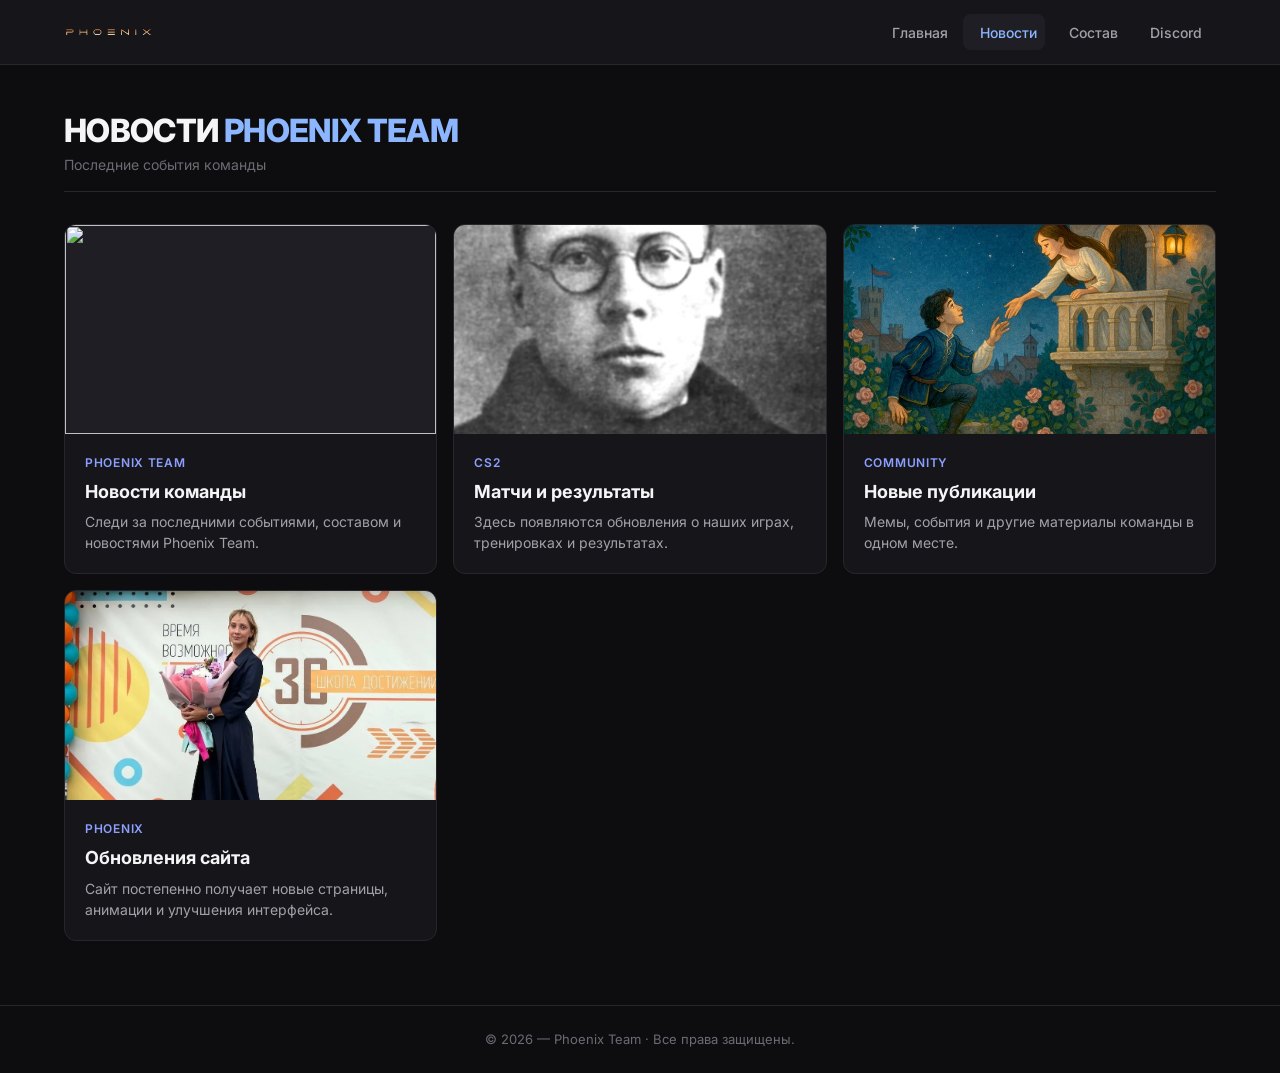
==== commit e6a509f1: "Update news.html" ====
--- a/news.html
+++ b/news.html
@@ -20,14 +20,13 @@
       <ul class="nav-list">
         <li><a href="/">Главная</a></li>
         <li><a class="is-active" href="/news">Новости</a></li>
-        <li><a href="/phoenix">Phoenix</a></li>
-        <li><a href="/phxzapas">Запасные</a></li>
+        <li><a href="/phoenix">Состав</a></li>
         <li><a href="/unskillteam">Discord</a></li>
       </ul>
     </div>
   </nav>
 
-  <main class="page">
+  <main class="page drop-in">
     <div class="page-head">
       <div>
         <h1 class="page-title">Новости <span>Phoenix Team</span></h1>
--- a/Css/style.css
+++ b/Css/style.css
@@ -1,6 +1,5 @@
 /* ==========================================================
-   Phoenix Team — единая тема
-   Акцент: #8cb6ff · Вторичный: #8c9fff
+   Phoenix Team — тема
    ========================================================== */
 
 :root {
@@ -21,11 +20,7 @@
 
 *,
 *::before,
-*::after {
-  box-sizing: border-box;
-  margin: 0;
-  padding: 0;
-}
+*::after { box-sizing: border-box; margin: 0; padding: 0; }
 
 html { -webkit-text-size-adjust: 100%; }
 
@@ -39,6 +34,7 @@
   color: var(--text);
   background: var(--bg);
   -webkit-font-smoothing: antialiased;
+  overflow-x: hidden;
 }
 
 a { color: var(--accent); text-decoration: none; }
@@ -51,6 +47,40 @@
   outline-offset: 2px;
   border-radius: 6px;
 }
+
+/* ---------- Снежинки ---------- */
+
+.snow {
+  position: fixed;
+  inset: 0;
+  z-index: 0;
+  pointer-events: none;
+  overflow: hidden;
+}
+
+.snow span {
+  position: absolute;
+  top: -10px;
+  width: 6px;
+  height: 6px;
+  border-radius: 50%;
+  background: #fff;
+  opacity: .7;
+  filter: blur(1.5px);
+  animation: snowfall linear infinite;
+  will-change: transform, opacity;
+}
+
+@keyframes snowfall {
+  0%   { transform: translate3d(0, -10px, 0); opacity: 0; }
+  10%  { opacity: .7; }
+  100% { transform: translate3d(var(--drift, 30px), 110vh, 0); opacity: .2; }
+}
+
+/* Контент выше снежинок */
+.site-nav,
+.page,
+.site-footer { position: relative; z-index: 1; }
 
 /* ---------- Шапка ---------- */
 
@@ -77,13 +107,29 @@
 .brand img { height: 28px; width: auto; }
 
 .nav-list {
+  position: relative;
   display: flex;
   align-items: center;
   gap: 4px;
   margin-left: auto;
 }
 
+/* Скользящая подсветка активного пункта */
+.nav-pill {
+  position: absolute;
+  top: 0;
+  left: 0;
+  height: 36px;
+  border-radius: var(--radius-sm);
+  background: var(--panel-2);
+  transition: transform .3s var(--ease), width .3s var(--ease), opacity .2s;
+  opacity: 0;
+  pointer-events: none;
+}
+
 .nav-list a {
+  position: relative;
+  z-index: 1;
   display: inline-flex;
   align-items: center;
   height: 36px;
@@ -92,11 +138,11 @@
   color: var(--text-2);
   font-size: 14px;
   font-weight: 500;
-  transition: background .2s var(--ease), color .2s var(--ease);
-}
-
-.nav-list a:hover { background: var(--panel-2); color: var(--text); }
-.nav-list a.is-active { background: var(--panel-2); color: var(--accent); }
+  transition: color .2s var(--ease);
+}
+
+.nav-list a:hover { color: var(--text); }
+.nav-list a.is-active { color: var(--accent); }
 
 .nav-toggle {
   display: none;
@@ -123,6 +169,19 @@
   padding: 48px 24px 64px;
 }
 
+/* Падение контента при открытии страницы (шапка не двигается) */
+.drop-in > * {
+  animation: dropDown 230ms cubic-bezier(0.33, 0, 0.2, 1) both;
+}
+.drop-in > *:nth-child(2) { animation-delay: 30ms; }
+.drop-in > *:nth-child(3) { animation-delay: 60ms; }
+.drop-in > *:nth-child(4) { animation-delay: 90ms; }
+
+@keyframes dropDown {
+  from { transform: translate3d(0, -28px, 0); opacity: 0; }
+  to   { transform: translate3d(0, 0, 0);     opacity: 1; }
+}
+
 .page-head {
   display: flex;
   align-items: flex-end;
@@ -151,11 +210,34 @@
   color: var(--text-3);
 }
 
-.hero-title { margin-bottom: 32px; }
-
-.tabs { display: flex; gap: 4px; }
+.hero-title {
+  margin-bottom: 32px;
+  text-align: center;
+}
+
+/* ---------- Переключатель вкладок (скользящий фон) ---------- */
+
+.tabs {
+  position: relative;
+  display: flex;
+  gap: 4px;
+}
+
+.tabs-pill {
+  position: absolute;
+  top: 0;
+  left: 0;
+  height: 100%;
+  border-radius: 6px;
+  background: rgba(255, 255, 255, .08);
+  transition: transform .3s var(--ease), width .3s var(--ease), opacity .2s;
+  opacity: 0;
+  pointer-events: none;
+}
 
 .tab {
+  position: relative;
+  z-index: 1;
   padding: 10px 16px;
   border-radius: 6px;
   font-size: 13px;
@@ -163,12 +245,13 @@
   text-transform: uppercase;
   letter-spacing: .04em;
   color: var(--text-2);
-}
-
-.tab:hover { color: var(--text); background: var(--panel-2); }
-.tab.is-active { color: var(--accent); box-shadow: inset 0 -2px 0 var(--accent); }
-
-/* ---------- Главная: 5 окон игроков ---------- */
+  transition: color .2s var(--ease);
+}
+
+.tab:hover { color: var(--text); }
+.tab.is-active { color: var(--accent); }
+
+/* ---------- Главная: аккордеон игроков ---------- */
 
 .people {
   display: flex;
@@ -197,9 +280,8 @@
   width: 100%;
   display: flex;
   align-items: center;
-  justify-content: space-between;
   gap: 16px;
-  padding: 20px 24px;
+  padding: 16px 24px;
   background: none;
   border: 0;
   color: var(--text);
@@ -210,9 +292,20 @@
   cursor: pointer;
 }
 
-.person-head .accent { color: var(--accent); }
-
-/* Уголок-стрелка: только две линии под 45° */
+.person-avatar {
+  width: 40px;
+  height: 40px;
+  border-radius: 50%;
+  object-fit: cover;
+  border: 2px solid var(--accent);
+  flex-shrink: 0;
+}
+
+.person-name {
+  flex: 1;
+  color: var(--accent);
+}
+
 .chevron {
   flex-shrink: 0;
   width: 12px;
@@ -230,8 +323,8 @@
 .person-body {
   max-height: 0;
   overflow: hidden;
+  padding: 0 24px;
   transition: max-height .25s var(--ease), padding .25s var(--ease);
-  padding: 0 24px;
 }
 
 .person.is-open .person-body {
@@ -272,7 +365,7 @@
 
 .links a:hover { color: var(--accent); }
 
-/* ---------- Новости: карточки и раскрытие ---------- */
+/* ---------- Новости ---------- */
 
 .news-grid {
   display: grid;
@@ -288,7 +381,7 @@
   background: var(--panel);
   border: 1px solid var(--line);
   cursor: pointer;
-  transition: border-color .25s var(--ease), transform .25s var(--ease);
+  transition: border-color .25s var(--ease);
 }
 
 .news-card:hover { border-color: var(--accent); }
@@ -323,7 +416,6 @@
 .news-body h2 { font-size: 18px; font-weight: 700; line-height: 1.3; }
 .news-body p { font-size: 14px; color: var(--text-2); }
 
-/* Оверлей и раскрытое окно */
 .news-overlay {
   position: fixed;
   inset: 0;
@@ -335,10 +427,7 @@
   transition: opacity .25s var(--ease);
 }
 
-.news-overlay.is-open {
-  opacity: 1;
-  pointer-events: auto;
-}
+.news-overlay.is-open { opacity: 1; pointer-events: auto; }
 
 .news-modal {
   position: fixed;
@@ -368,16 +457,9 @@
   background: var(--panel-2);
 }
 
-.news-modal-cover img {
-  width: 100%;
-  height: 100%;
-  object-fit: cover;
-}
-
-.news-modal-body {
-  padding: 32px;
-}
-
+.news-modal-cover img { width: 100%; height: 100%; object-fit: cover; }
+
+.news-modal-body { padding: 32px; }
 .news-modal-body .news-tag { margin-bottom: 8px; display: block; }
 
 .news-modal-body h2 {
@@ -407,12 +489,11 @@
   color: var(--text);
   font-size: 18px;
   cursor: pointer;
-  transition: border-color .2s var(--ease), color .2s var(--ease);
 }
 
 .news-close:hover { border-color: var(--accent); color: var(--accent); }
 
-/* ---------- Карточки игроков (phoenix / phxzapas) ---------- */
+/* ---------- Карточки игроков ---------- */
 
 .roster {
   display: grid;
@@ -421,6 +502,7 @@
 }
 
 .player-card {
+  --bg-img: none;
   display: flex;
   flex-direction: column;
   overflow: hidden;
@@ -435,14 +517,14 @@
   border-color: var(--accent);
 }
 
-/* Фото 4:3: фон четкий сверху, статистика снизу размыта */
+/* Верх: фото 4:3, фон четкий */
 .player-bg {
   position: relative;
   aspect-ratio: 4 / 3;
-  background-color: var(--panel-2);
+  background-image: var(--bg-img);
   background-size: cover;
   background-position: center;
-  overflow: hidden;
+  background-color: var(--panel-2);
 }
 
 .player-bg::after {
@@ -495,40 +577,47 @@
   text-shadow: 0 2px 8px rgba(0, 0, 0, .6);
 }
 
-/* Блок статистики: размытие и затемнение фона */
+/* Низ: тот же фон, размытый и затемнённый на 33% */
 .player-stats {
   position: relative;
+  overflow: hidden;
+  border-top: 1px solid var(--line);
+  isolation: isolate;
+}
+
+.player-stats::before {
+  content: "";
+  position: absolute;
+  inset: -12px;
+  z-index: -2;
+  background-image: var(--bg-img);
+  background-size: cover;
+  background-position: center;
+  filter: blur(14px);
+}
+
+.player-stats::after {
+  content: "";
+  position: absolute;
+  inset: 0;
+  z-index: -1;
+  background: rgba(0, 0, 0, .33);
+}
+
+.stats-grid {
   display: grid;
   grid-template-columns: repeat(2, minmax(0, 1fr));
   gap: 1px;
-  border-top: 1px solid var(--line);
-  overflow: hidden;
-  background: rgba(22, 22, 26, .6);
-}
-
-.player-stats::before {
-  content: "";
-  position: absolute;
-  inset: 0;
-  background: inherit;
-  background-color: rgba(13, 13, 15, .75);
-  filter: blur(0);
-  z-index: 0;
+  background: rgba(38, 38, 45, .6);
 }
 
 .stat {
-  position: relative;
-  z-index: 1;
   display: flex;
   flex-direction: column;
   gap: 4px;
   padding: 12px;
-  background: rgba(22, 22, 26, .55);
-  backdrop-filter: blur(10px);
-  -webkit-backdrop-filter: blur(10px);
-}
-
-.stat.is-wide { grid-column: 1 / -1; }
+  background: rgba(22, 22, 26, .35);
+}
 
 .stat small {
   font-size: 11px;
@@ -546,16 +635,50 @@
 
 .stat b.is-accent { color: var(--accent); }
 
-.slot-empty {
-  display: flex;
+/* ---------- Discord ---------- */
+
+.discord-card {
+  max-width: 560px;
+  margin: 0 auto;
+  padding: 48px 32px;
+  text-align: center;
+  border-radius: var(--radius);
+  background: var(--panel);
+  border: 1px solid var(--line);
+}
+
+.discord-card h2 {
+  font-size: 26px;
+  font-weight: 800;
+  margin-bottom: 12px;
+  text-transform: uppercase;
+}
+
+.discord-card h2 span { color: var(--accent); }
+
+.discord-card p {
+  font-size: 15px;
+  color: var(--text-2);
+  margin-bottom: 28px;
+}
+
+.cta {
+  display: inline-flex;
   align-items: center;
   justify-content: center;
-  min-height: 320px;
-  border: 1px dashed var(--line);
-  border-radius: var(--radius);
-  color: var(--text-3);
-  font-size: 13px;
-}
+  height: 44px;
+  padding: 0 24px;
+  border-radius: 6px;
+  background: var(--accent);
+  color: #0d0d0f;
+  font-size: 14px;
+  font-weight: 700;
+  text-transform: uppercase;
+  letter-spacing: .04em;
+  transition: background .2s var(--ease);
+}
+
+.cta:hover { background: var(--accent-2); color: #0d0d0f; }
 
 /* ---------- Футер ---------- */
 
@@ -588,13 +711,13 @@
     border-bottom: 1px solid var(--line);
   }
   .site-nav.is-open .nav-list { display: flex; }
+  .nav-pill { display: none; }
   .page { padding: 32px 16px 48px; }
   .page-head { flex-direction: column; align-items: flex-start; }
   .page-title, .hero-title { font-size: 24px; }
   .roster { grid-template-columns: repeat(2, minmax(0, 1fr)); }
   .news-grid { grid-template-columns: 1fr; }
   .news-modal-body { padding: 20px; }
-  .news-modal-body h2 { font-size: 22px; }
 }
 
 @media (max-width: 420px) {
@@ -602,5 +725,8 @@
 }
 
 @media (prefers-reduced-motion: reduce) {
-  * { transition: none !important; }
-}
+  *, *::before, *::after {
+    animation: none !important;
+    transition: none !important;
+  }
+}
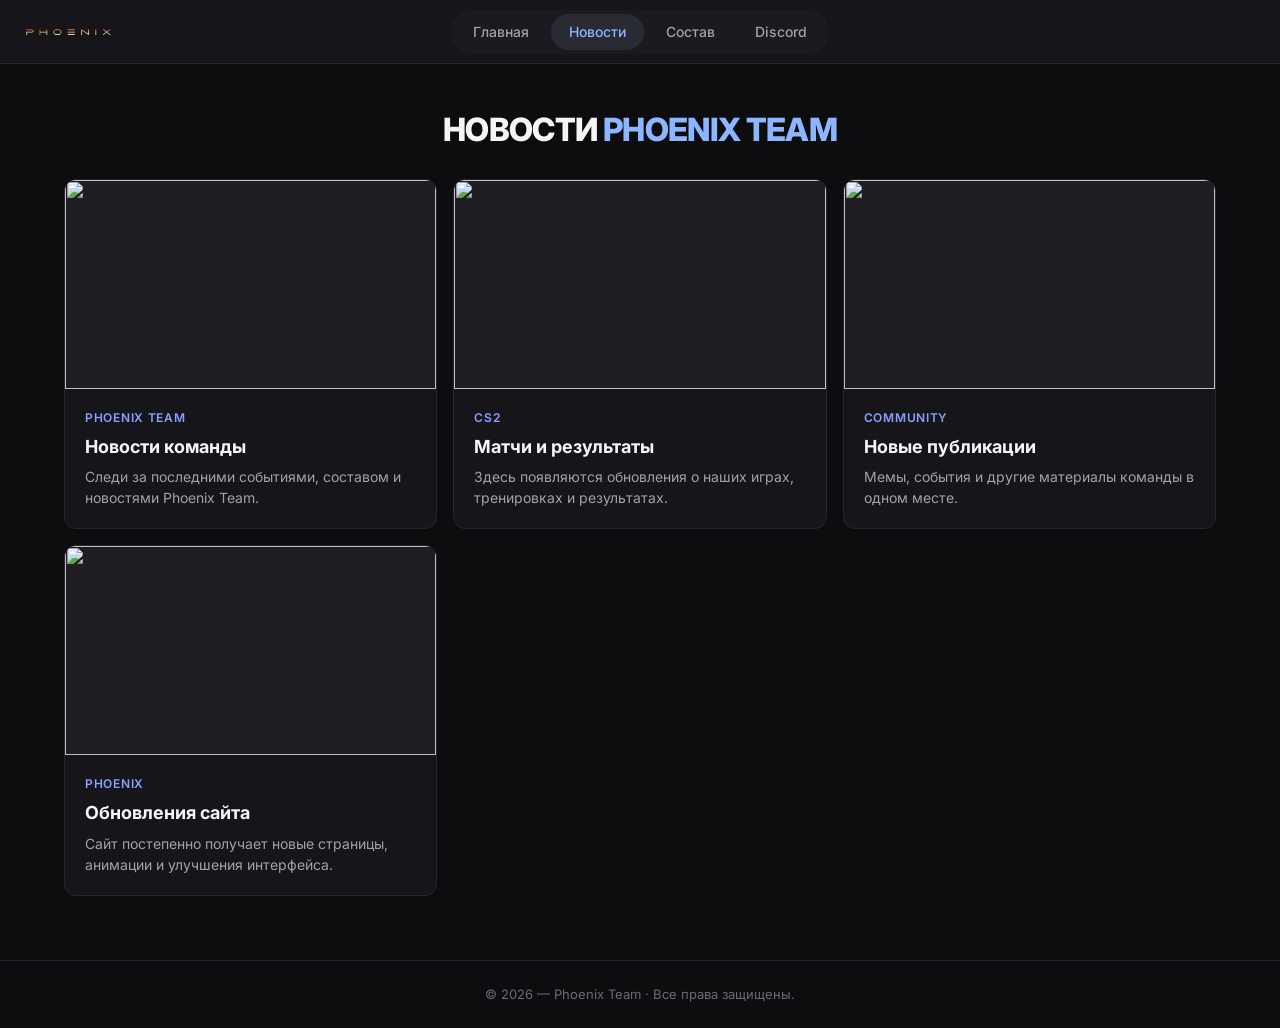
==== commit 319a6023: "Update news.html" ====
--- a/news.html
+++ b/news.html
@@ -27,16 +27,11 @@
   </nav>
 
   <main class="page drop-in">
-    <div class="page-head">
-      <div>
-        <h1 class="page-title">Новости <span>Phoenix Team</span></h1>
-        <p class="page-sub">Последние события команды</p>
-      </div>
-    </div>
+    <h1 class="hero-title">Новости <span>Phoenix Team</span></h1>
 
     <section class="news-grid">
-      <article class="news-card" data-full="Следи за последними событиями, составом и новостями Phoenix Team.&#10;Полный текст новости пишется здесь. Абзацы разделяются переносом строки.">
-        <div class="news-cover"><img src="/posts/post7.png" alt="" loading="lazy"></div>
+      <article class="news-card">
+        <div class="news-cover"><img src="/posts/post7.png" alt=""></div>
         <div class="news-body">
           <span class="news-tag">Phoenix Team</span>
           <h2>Новости команды</h2>
@@ -44,8 +39,8 @@
         </div>
       </article>
 
-      <article class="news-card" data-full="Здесь появляются обновления о наших играх, тренировках и результатах.&#10;Полный текст матча пишется здесь.">
-        <div class="news-cover"><img src="/posts/post6_1.png" alt="" loading="lazy"></div>
+      <article class="news-card">
+        <div class="news-cover"><img src="/posts/post6_1.png" alt=""></div>
         <div class="news-body">
           <span class="news-tag">CS2</span>
           <h2>Матчи и результаты</h2>
@@ -53,8 +48,8 @@
         </div>
       </article>
 
-      <article class="news-card" data-full="Мемы, события и другие материалы команды в одном месте.&#10;Полный текст публикации пишется здесь.">
-        <div class="news-cover"><img src="/posts/post5.png" alt="" loading="lazy"></div>
+      <article class="news-card">
+        <div class="news-cover"><img src="/posts/post5.png" alt=""></div>
         <div class="news-body">
           <span class="news-tag">Community</span>
           <h2>Новые публикации</h2>
@@ -62,8 +57,8 @@
         </div>
       </article>
 
-      <article class="news-card" data-full="Сайт постепенно получает новые страницы, анимации и улучшения интерфейса.&#10;Полный текст обновления пишется здесь.">
-        <div class="news-cover"><img src="/posts/post3_1.png" alt="" loading="lazy"></div>
+      <article class="news-card">
+        <div class="news-cover"><img src="/posts/post3_1.png" alt=""></div>
         <div class="news-body">
           <span class="news-tag">Phoenix</span>
           <h2>Обновления сайта</h2>
--- a/Css/style.css
+++ b/Css/style.css
@@ -8,15 +8,21 @@
   --bg: #0d0d0f;
   --panel: #16161a;
   --panel-2: #1e1e24;
+  --capsule: #1a1a20;
+  --capsule-hi: #2a2a33;
   --line: #26262d;
   --text: #f5f5f7;
   --text-2: #a1a1aa;
   --text-3: #6b6b75;
   --radius: 12px;
   --radius-sm: 8px;
-  --ease: cubic-bezier(0.22, 1, 0.36, 1);
+  --ease-out: cubic-bezier(0.22, 1, 0.36, 1);
+  --ease-soft: cubic-bezier(0.45, 0, 0.25, 1);
+  --dur: 500ms;
   --font: "Inter", -apple-system, BlinkMacSystemFont, "Segoe UI", Roboto, Arial, sans-serif;
 }
+
+[hidden] { display: none !important; }
 
 *,
 *::before,
@@ -45,10 +51,10 @@
 :focus-visible {
   outline: 2px solid var(--accent);
   outline-offset: 2px;
-  border-radius: 6px;
-}
-
-/* ---------- Снежинки ---------- */
+  border-radius: 999px;
+}
+
+/* ---------- Снег ---------- */
 
 .snow {
   position: fixed;
@@ -56,7 +62,16 @@
   z-index: 0;
   pointer-events: none;
   overflow: hidden;
-}
+  opacity: 0;
+  animation: snowIn var(--dur) var(--ease-soft) 100ms forwards;
+}
+
+.snow.is-fading {
+  animation: snowOut var(--dur) var(--ease-soft) forwards;
+}
+
+@keyframes snowIn  { from { opacity: 0; } to { opacity: 1; } }
+@keyframes snowOut { from { opacity: 1; } to { opacity: 0; } }
 
 .snow span {
   position: absolute;
@@ -65,7 +80,6 @@
   height: 6px;
   border-radius: 50%;
   background: #fff;
-  opacity: .7;
   filter: blur(1.5px);
   animation: snowfall linear infinite;
   will-change: transform, opacity;
@@ -77,7 +91,6 @@
   100% { transform: translate3d(var(--drift, 30px), 110vh, 0); opacity: .2; }
 }
 
-/* Контент выше снежинок */
 .site-nav,
 .page,
 .site-footer { position: relative; z-index: 1; }
@@ -88,43 +101,49 @@
   position: sticky;
   top: 0;
   z-index: 50;
+  height: 64px;
   background: var(--panel);
   border-bottom: 1px solid var(--line);
 }
 
-.site-nav-inner {
-  position: relative;
-  max-width: 1200px;
-  margin: 0 auto;
-  padding: 0 24px;
-  height: 64px;
-  display: flex;
-  align-items: center;
-  gap: 24px;
-}
-
-.brand { display: flex; align-items: center; flex-shrink: 0; }
+.brand {
+  position: absolute;
+  left: 24px;
+  top: 50%;
+  transform: translateY(-50%);
+  display: flex;
+  align-items: center;
+}
+
 .brand img { height: 28px; width: auto; }
 
 .nav-list {
-  position: relative;
+  position: absolute;
+  left: 50%;
+  top: 50%;
+  transform: translate(-50%, -50%);
   display: flex;
   align-items: center;
   gap: 4px;
-  margin-left: auto;
-}
-
-/* Скользящая подсветка активного пункта */
+  height: 44px;
+  padding: 4px;
+  border-radius: 999px;
+  background: var(--capsule);
+  white-space: nowrap;
+}
+
 .nav-pill {
   position: absolute;
-  top: 0;
+  top: 4px;
   left: 0;
   height: 36px;
-  border-radius: var(--radius-sm);
-  background: var(--panel-2);
-  transition: transform .3s var(--ease), width .3s var(--ease), opacity .2s;
+  border-radius: 999px;
+  background: var(--capsule-hi);
+  transition: transform var(--dur) var(--ease-out), width var(--dur) var(--ease-out), opacity var(--dur) var(--ease-soft);
   opacity: 0;
   pointer-events: none;
+  z-index: 0;
+  will-change: transform, width;
 }
 
 .nav-list a {
@@ -132,13 +151,14 @@
   z-index: 1;
   display: inline-flex;
   align-items: center;
+  justify-content: center;
   height: 36px;
-  padding: 0 14px;
-  border-radius: var(--radius-sm);
+  padding: 0 18px;
+  border-radius: 999px;
   color: var(--text-2);
   font-size: 14px;
   font-weight: 500;
-  transition: color .2s var(--ease);
+  transition: color var(--dur) var(--ease-soft);
 }
 
 .nav-list a:hover { color: var(--text); }
@@ -146,12 +166,15 @@
 
 .nav-toggle {
   display: none;
-  margin-left: auto;
+  position: absolute;
+  right: 24px;
+  top: 50%;
+  transform: translateY(-50%);
   width: 40px;
   height: 40px;
-  border: 1px solid var(--line);
-  border-radius: var(--radius-sm);
-  background: var(--panel-2);
+  border: 0;
+  border-radius: 999px;
+  background: var(--capsule);
   color: var(--text);
   font-size: 18px;
   cursor: pointer;
@@ -169,17 +192,25 @@
   padding: 48px 24px 64px;
 }
 
-/* Падение контента при открытии страницы (шапка не двигается) */
+/* Вход страницы — один раз при загрузке */
 .drop-in > * {
-  animation: dropDown 230ms cubic-bezier(0.33, 0, 0.2, 1) both;
-}
-.drop-in > *:nth-child(2) { animation-delay: 30ms; }
-.drop-in > *:nth-child(3) { animation-delay: 60ms; }
-.drop-in > *:nth-child(4) { animation-delay: 90ms; }
+  animation: dropDown var(--dur) var(--ease-soft) both;
+}
+.drop-in > *:nth-child(2) { animation-delay: 60ms; }
 
 @keyframes dropDown {
-  from { transform: translate3d(0, -28px, 0); opacity: 0; }
+  from { transform: translate3d(0, -24px, 0); opacity: 0; }
   to   { transform: translate3d(0, 0, 0);     opacity: 1; }
+}
+
+/* Уход страницы при переходе по меню */
+.page.is-leaving {
+  animation: dropOut var(--dur) var(--ease-soft) both;
+}
+
+@keyframes dropOut {
+  from { transform: translate3d(0, 0, 0);    opacity: 1; }
+  to   { transform: translate3d(0, 32px, 0); opacity: 0; }
 }
 
 .page-head {
@@ -215,37 +246,54 @@
   text-align: center;
 }
 
-/* ---------- Переключатель вкладок (скользящий фон) ---------- */
+/* ---------- Переключатель Основной / Запасные ---------- */
 
 .tabs {
   position: relative;
-  display: flex;
+  display: inline-flex;
+  align-items: center;
   gap: 4px;
+  height: 44px;
+  padding: 4px;
+  border-radius: 999px;
+  background: var(--capsule);
+  flex-shrink: 0;
 }
 
 .tabs-pill {
   position: absolute;
-  top: 0;
+  top: 4px;
   left: 0;
-  height: 100%;
-  border-radius: 6px;
-  background: rgba(255, 255, 255, .08);
-  transition: transform .3s var(--ease), width .3s var(--ease), opacity .2s;
+  height: 36px;
+  border-radius: 999px;
+  background: var(--capsule-hi);
+  transition: transform var(--dur) var(--ease-out), width var(--dur) var(--ease-out), opacity var(--dur) var(--ease-soft);
   opacity: 0;
   pointer-events: none;
+  z-index: 0;
+  will-change: transform, width;
 }
 
 .tab {
   position: relative;
   z-index: 1;
-  padding: 10px 16px;
-  border-radius: 6px;
+  height: 36px;
+  padding: 0 18px;
+  border: 0;
+  border-radius: 999px;
+  background: none;
+  font: inherit;
   font-size: 13px;
   font-weight: 600;
   text-transform: uppercase;
   letter-spacing: .04em;
   color: var(--text-2);
-  transition: color .2s var(--ease);
+  text-decoration: none;
+  white-space: nowrap;
+  cursor: pointer;
+  display: inline-flex;
+  align-items: center;
+  transition: color var(--dur) var(--ease-soft);
 }
 
 .tab:hover { color: var(--text); }
@@ -267,7 +315,7 @@
   background: var(--panel);
   border: 1px solid var(--line);
   overflow: hidden;
-  transition: border-color .25s var(--ease), box-shadow .25s var(--ease);
+  transition: border-color var(--dur) var(--ease-soft), box-shadow var(--dur) var(--ease-soft);
 }
 
 .person:hover,
@@ -313,7 +361,7 @@
   border-right: 2px solid var(--accent);
   border-bottom: 2px solid var(--accent);
   transform: rotate(45deg) translate(-2px, -2px);
-  transition: transform .25s var(--ease);
+  transition: transform var(--dur) var(--ease-soft);
 }
 
 .person.is-open .chevron {
@@ -324,7 +372,7 @@
   max-height: 0;
   overflow: hidden;
   padding: 0 24px;
-  transition: max-height .25s var(--ease), padding .25s var(--ease);
+  transition: max-height var(--dur) var(--ease-soft), padding var(--dur) var(--ease-soft);
 }
 
 .person.is-open .person-body {
@@ -361,9 +409,155 @@
   color: var(--text-2);
   font-size: 13px;
   font-weight: 500;
+  transition: color var(--dur) var(--ease-soft);
 }
 
 .links a:hover { color: var(--accent); }
+
+/* ---------- Состав: карточки ---------- */
+
+.roster {
+  display: grid;
+  grid-template-columns: repeat(5, minmax(0, 1fr));
+  gap: 12px;
+}
+
+/* Панель появляется плавно: прозрачность + лёгкий подъём */
+.roster.is-entering {
+  animation: panelIn var(--dur) var(--ease-soft) both;
+}
+
+.roster.is-leaving {
+  animation: panelOut var(--dur) var(--ease-soft) both;
+  pointer-events: none;
+}
+
+@keyframes panelIn {
+  from { opacity: 0; transform: translate3d(0, 16px, 0); }
+  to   { opacity: 1; transform: translate3d(0, 0, 0); }
+}
+
+@keyframes panelOut {
+  from { opacity: 1; transform: translate3d(0, 0, 0); }
+  to   { opacity: 0; transform: translate3d(0, -16px, 0); }
+}
+
+.player-card {
+  display: flex;
+  flex-direction: column;
+  overflow: hidden;
+  border-radius: var(--radius);
+  background: var(--panel);
+  border: 1px solid var(--line);
+  transition: border-color var(--dur) var(--ease-soft);
+}
+
+.player-card:hover { border-color: var(--accent); }
+
+.player-bg {
+  position: relative;
+  aspect-ratio: 4 / 3;
+  background-size: cover;
+  background-position: center;
+  background-color: var(--panel-2);
+}
+
+.player-bg::after {
+  content: "";
+  position: absolute;
+  inset: 0;
+  background: linear-gradient(to bottom,
+              rgba(13, 13, 15, 0) 0%,
+              rgba(13, 13, 15, 0) 45%,
+              rgba(13, 13, 15, .55) 100%);
+  pointer-events: none;
+}
+
+.player-id {
+  position: absolute;
+  left: 0;
+  right: 0;
+  bottom: 12px;
+  z-index: 1;
+  display: flex;
+  flex-direction: column;
+  align-items: center;
+  gap: 6px;
+  padding: 0 12px;
+  text-align: center;
+}
+
+.player-avatar {
+  width: 88px;
+  height: 88px;
+  border-radius: 50%;
+  border: 3px solid var(--accent);
+  object-fit: cover;
+  background: var(--panel-2);
+}
+
+.player-nick {
+  font-size: 18px;
+  font-weight: 700;
+  line-height: 1.2;
+  text-shadow: 0 2px 8px rgba(0, 0, 0, .6);
+}
+
+.player-role {
+  font-size: 12px;
+  font-weight: 600;
+  text-transform: uppercase;
+  letter-spacing: .06em;
+  color: var(--accent);
+  text-shadow: 0 2px 8px rgba(0, 0, 0, .6);
+}
+
+.player-stats {
+  border-top: 1px solid var(--line);
+  background: var(--panel);
+}
+
+.stats-grid {
+  display: grid;
+  grid-template-columns: repeat(2, minmax(0, 1fr));
+  gap: 1px;
+  background: var(--line);
+}
+
+.stat {
+  display: flex;
+  flex-direction: column;
+  gap: 4px;
+  padding: 12px;
+  background: var(--panel);
+}
+
+.stat small {
+  font-size: 11px;
+  font-weight: 600;
+  text-transform: uppercase;
+  letter-spacing: .06em;
+  color: var(--text-3);
+}
+
+.stat b {
+  font-size: 18px;
+  font-weight: 700;
+  color: var(--text);
+}
+
+.stat b.is-accent { color: var(--accent); }
+
+.slot-empty {
+  display: flex;
+  align-items: center;
+  justify-content: center;
+  min-height: 160px;
+  border: 1px dashed var(--line);
+  border-radius: var(--radius);
+  color: var(--text-3);
+  font-size: 14px;
+}
 
 /* ---------- Новости ---------- */
 
@@ -381,7 +575,7 @@
   background: var(--panel);
   border: 1px solid var(--line);
   cursor: pointer;
-  transition: border-color .25s var(--ease);
+  transition: border-color var(--dur) var(--ease-soft);
 }
 
 .news-card:hover { border-color: var(--accent); }
@@ -424,7 +618,7 @@
   backdrop-filter: blur(8px);
   opacity: 0;
   pointer-events: none;
-  transition: opacity .25s var(--ease);
+  transition: opacity var(--dur) var(--ease-soft);
 }
 
 .news-overlay.is-open { opacity: 1; pointer-events: auto; }
@@ -443,7 +637,7 @@
   transform: translate(-50%, -50%) scale(.96);
   opacity: 0;
   pointer-events: none;
-  transition: transform .35s var(--ease), opacity .3s var(--ease);
+  transition: transform var(--dur) var(--ease-out), opacity var(--dur) var(--ease-soft);
 }
 
 .news-modal.is-open {
@@ -483,157 +677,15 @@
   right: 12px;
   width: 40px;
   height: 40px;
-  border-radius: var(--radius-sm);
-  border: 1px solid var(--line);
-  background: var(--panel-2);
+  border-radius: 999px;
+  border: 0;
+  background: var(--capsule);
   color: var(--text);
   font-size: 18px;
   cursor: pointer;
 }
 
-.news-close:hover { border-color: var(--accent); color: var(--accent); }
-
-/* ---------- Карточки игроков ---------- */
-
-.roster {
-  display: grid;
-  grid-template-columns: repeat(5, minmax(0, 1fr));
-  gap: 12px;
-}
-
-.player-card {
-  --bg-img: none;
-  display: flex;
-  flex-direction: column;
-  overflow: hidden;
-  border-radius: var(--radius);
-  background: var(--panel);
-  border: 1px solid var(--line);
-  transition: transform .25s var(--ease), border-color .25s var(--ease);
-}
-
-.player-card:hover {
-  transform: translateY(-2px);
-  border-color: var(--accent);
-}
-
-/* Верх: фото 4:3, фон четкий */
-.player-bg {
-  position: relative;
-  aspect-ratio: 4 / 3;
-  background-image: var(--bg-img);
-  background-size: cover;
-  background-position: center;
-  background-color: var(--panel-2);
-}
-
-.player-bg::after {
-  content: "";
-  position: absolute;
-  inset: 0;
-  background: linear-gradient(to bottom,
-              rgba(13, 13, 15, 0) 0%,
-              rgba(13, 13, 15, 0) 45%,
-              rgba(13, 13, 15, .55) 100%);
-  pointer-events: none;
-}
-
-.player-id {
-  position: absolute;
-  left: 0;
-  right: 0;
-  bottom: 12px;
-  z-index: 1;
-  display: flex;
-  flex-direction: column;
-  align-items: center;
-  gap: 6px;
-  padding: 0 12px;
-  text-align: center;
-}
-
-.player-avatar {
-  width: 88px;
-  height: 88px;
-  border-radius: 50%;
-  border: 3px solid var(--accent);
-  object-fit: cover;
-  background: var(--panel-2);
-}
-
-.player-nick {
-  font-size: 18px;
-  font-weight: 700;
-  line-height: 1.2;
-  text-shadow: 0 2px 8px rgba(0, 0, 0, .6);
-}
-
-.player-role {
-  font-size: 12px;
-  font-weight: 600;
-  text-transform: uppercase;
-  letter-spacing: .06em;
-  color: var(--accent);
-  text-shadow: 0 2px 8px rgba(0, 0, 0, .6);
-}
-
-/* Низ: тот же фон, размытый и затемнённый на 33% */
-.player-stats {
-  position: relative;
-  overflow: hidden;
-  border-top: 1px solid var(--line);
-  isolation: isolate;
-}
-
-.player-stats::before {
-  content: "";
-  position: absolute;
-  inset: -12px;
-  z-index: -2;
-  background-image: var(--bg-img);
-  background-size: cover;
-  background-position: center;
-  filter: blur(14px);
-}
-
-.player-stats::after {
-  content: "";
-  position: absolute;
-  inset: 0;
-  z-index: -1;
-  background: rgba(0, 0, 0, .33);
-}
-
-.stats-grid {
-  display: grid;
-  grid-template-columns: repeat(2, minmax(0, 1fr));
-  gap: 1px;
-  background: rgba(38, 38, 45, .6);
-}
-
-.stat {
-  display: flex;
-  flex-direction: column;
-  gap: 4px;
-  padding: 12px;
-  background: rgba(22, 22, 26, .35);
-}
-
-.stat small {
-  font-size: 11px;
-  font-weight: 600;
-  text-transform: uppercase;
-  letter-spacing: .06em;
-  color: var(--text-3);
-}
-
-.stat b {
-  font-size: 18px;
-  font-weight: 700;
-  color: var(--text);
-}
-
-.stat b.is-accent { color: var(--accent); }
+.news-close:hover { color: var(--accent); }
 
 /* ---------- Discord ---------- */
 
@@ -668,14 +720,14 @@
   justify-content: center;
   height: 44px;
   padding: 0 24px;
-  border-radius: 6px;
+  border-radius: 999px;
   background: var(--accent);
   color: #0d0d0f;
   font-size: 14px;
   font-weight: 700;
   text-transform: uppercase;
   letter-spacing: .04em;
-  transition: background .2s var(--ease);
+  transition: background var(--dur) var(--ease-soft);
 }
 
 .cta:hover { background: var(--accent-2); color: #0d0d0f; }
@@ -700,20 +752,21 @@
   .nav-toggle { display: inline-flex; }
   .nav-list {
     display: none;
-    position: absolute;
-    top: 64px;
-    left: 0;
-    right: 0;
+    top: 72px;
+    left: 16px;
+    right: 16px;
+    transform: none;
     flex-direction: column;
     align-items: stretch;
-    padding: 8px;
-    background: var(--panel);
-    border-bottom: 1px solid var(--line);
+    height: auto;
+    border-radius: 24px;
+    white-space: normal;
   }
   .site-nav.is-open .nav-list { display: flex; }
   .nav-pill { display: none; }
+  .nav-list a { height: 44px; }
   .page { padding: 32px 16px 48px; }
-  .page-head { flex-direction: column; align-items: flex-start; }
+  .page-head { flex-direction: column; align-items: flex-start; gap: 16px; }
   .page-title, .hero-title { font-size: 24px; }
   .roster { grid-template-columns: repeat(2, minmax(0, 1fr)); }
   .news-grid { grid-template-columns: 1fr; }
